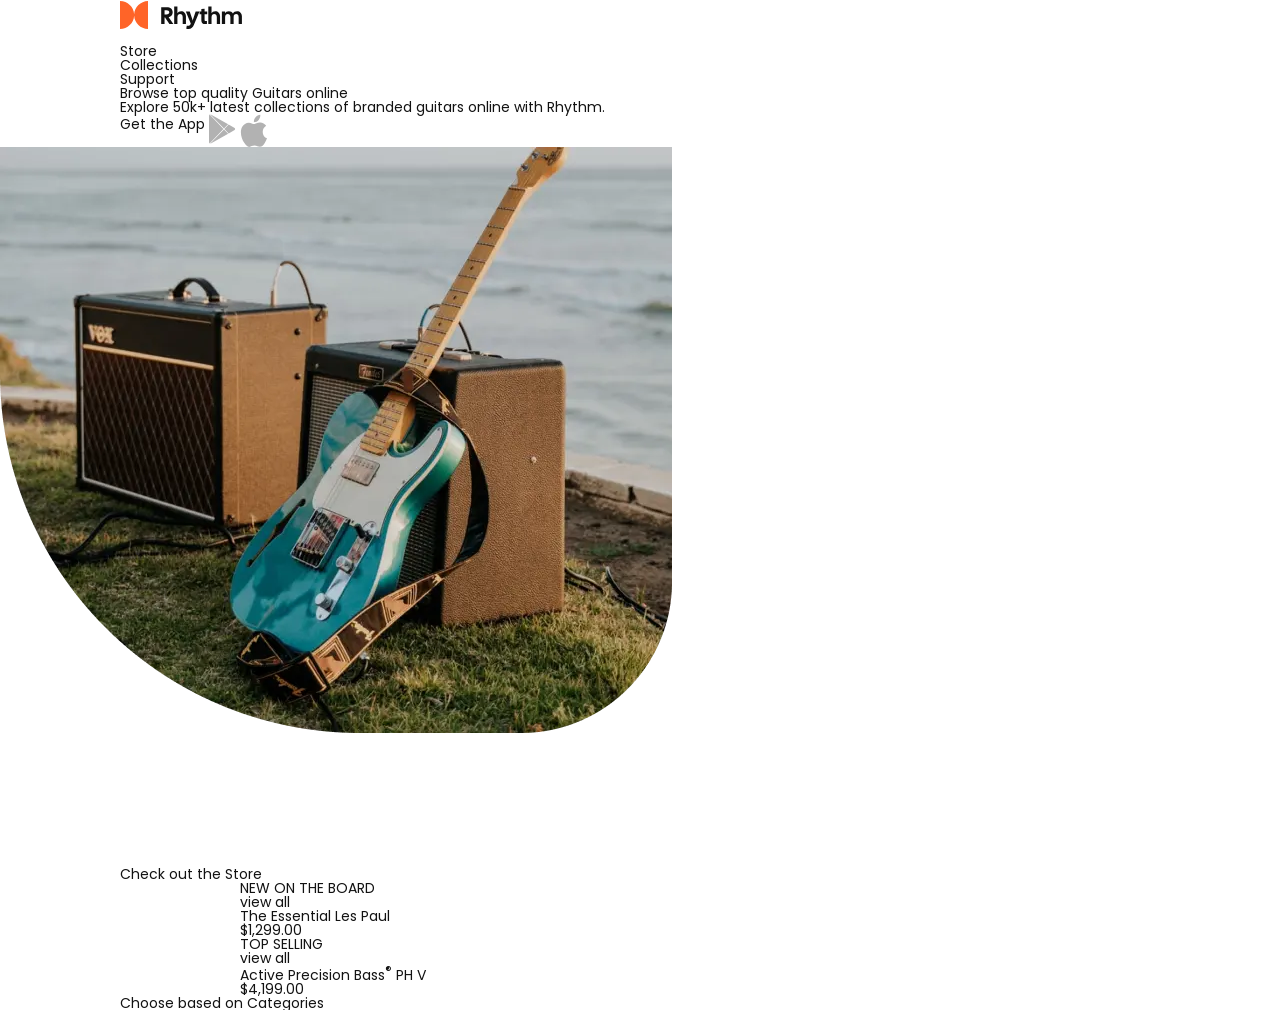
==== docs/index.html @ 07a1895c "project build" ====
<!DOCTYPE html>
<html lang="en">

<head>
	<title>Rhythm</title>
	<meta charset="UTF-8">
	<meta name="format-detection" content="telephone=no">
	<!-- <style>body{opacity: 0;}</style> -->
	<link rel="stylesheet" href="css/style.min.css?_v=20220901200609">
	<!-- <link rel="shortcut icon" href="favicon.ico"> -->
	<!-- <meta name="robots" content="noindex, nofollow"> -->
	<meta name="viewport" content="width=device-width, initial-scale=1.0">
</head>

<body>
	<div class="wrapper">
		<header class="header">
			<div class="header__container">
				<a href="" class="header__logo"><img src="img/general/logo.svg" alt="logo"></a>
				<div class="header__menu menu">
					<button type="button" class="menu__icon icon-menu"><span></span></button>
					<nav class="menu__body">
						<ul class="menu__list">
							<li class="menu__item"><a href="" class="menu__link">Store</a></li>
							<li class="menu__item"><a href="" class="menu__link">Collections</a></li>
							<li class="menu__item"><a href="" class="menu__link">Support</a></li>
						</ul>
					</nav>
				</div>
			</div>
		</header>
		<main class="page">
			<section class="page-promo promo">
				<div class="promo__container">
					<div class="promo__body">
						<h1 class="promo__title">
							Browse top quality
							<span class="promo__title promo__title--color">Guitars</span>
							online
						</h1>
						<p class="promo__text">
							Explore 50k+ latest collections of&nbsp;branded guitars online with
							Rhythm.
						</p>
						<div class="promo__buttons">
							<button type="button" class="button button__promo">Get the App</button>
							<button type="button" class="button button__promo">
								<img src="img/general/grupLogo.svg" alt="Logo"></button>
							<button type="button" class="button button__promo">
								<img src="img/general/appleLogo.svg" alt="Logo"></button>
						</div>
					</div>
				</div>
				<div class="promo__slider swiper">
					<div class="promo__wrapper swiper-wrapper">
						<!-- Слайд -->
						<div class="promo__slide swiper-slide">
							<picture><source srcset="img/main/header.webp" type="image/webp"><img src="img/main/header.png" alt="Guitars" /></picture>
						</div>
						<div class="promo__slide swiper-slide">
							<picture><source srcset="img/main/header2.webp" type="image/webp"><img src="img/main/header2.png" alt="Guitars" /></picture>
						</div>
					</div>
					<div class="swiper-pagination"></div>
				</div>
			</section>
			<section class="page-store store">
				<div class="store__container">
					<h2 class="store__title">Check out the <span class="store__title store__title--color">Store</span></h2>
					<div class="product">
						<div class="product__container">
							<div class="product__header">
								<h2 class="product__title">NEW ON THE BOARD</h2>
								<a href="" class="product__more">view all</a>
							</div>
							<!-- Оболочка слайдера -->
							<div class="product__slider swiper">
								<!-- Двигающееся часть слайдера -->
								<div class="product__wrapper swiper-wrapper">
									<!-- Слайд -->
									<div class="product__slide swiper-slide">
										<article class="product-card">
											<a href="" class="product-card__image">
												<span class="product-card__item-ibg product-card__item-ibg--contain">
													<picture><source srcset="img/store/1.webp" type="image/webp"><img src="img/store/1.jpg" alt="Guitars"></picture></span>
											</a>
											<div class="product-card__body">
												<h4 class="product-card__title">
													<a href="" class="product-card__link-title">The Essential Les Paul</a>
												</h4>
												<div class="product-card__footer">
													<div class="product-card__price">$1,299.00</div>
												</div>
											</div>
										</article>
									</div>
									<div class="product__slide swiper-slide">
										<article class="product-card">
											<a href="" class="product-card__image">
												<span class="product-card__item-ibg product-card__item-ibg--contain">
													<picture><source srcset="img/store/2.webp" type="image/webp"><img src="img/store/2.jpg" alt="Guitars"></picture></span>
											</a>
											<div class="product-card__body">
												<h4 class="product-card__title">
													<a href="" class="product-card__link-title">J-45 Standard</a>
												</h4>
												<div class="product-card__footer">
													<div class="product-card__price">$1,699.00</div>
												</div>
											</div>
										</article>
									</div>
									<div class="product__slide swiper-slide">
										<article class="product-card">
											<a href="" class="product-card__image">
												<span class="product-card__item-ibg product-card__item-ibg--contain">
													<picture><source srcset="img/store/3.webp" type="image/webp"><img src="img/store/3.jpg" alt="Guitars"></picture></span>
											</a>
											<div class="product-card__body">
												<h4 class="product-card__title">
													<a href="" class="product-card__link-title">Hummingbird Standard</a>
												</h4>
												<div class="product-card__footer">
													<div class="product-card__price">$2,099.00</div>
												</div>
											</div>
										</article>
									</div>
								</div>
								<!-- Если нужна пагинация -->
								<div class="swiper-pagination"></div>

							</div>
						</div>
					</div>
					<div class="product">
						<div class="product__container">
							<div class="product__header">
								<h2 class="product__title">TOP SELLING</h2>
								<a href="" class="product__more">view all</a>
							</div>
							<!-- Оболочка слайдера -->
							<div class="product__slider swiper">
								<!-- Двигающееся часть слайдера -->
								<div class="product__wrapper swiper-wrapper">
									<!-- Слайд -->
									<div class="product__slide swiper-slide">
										<article class="product-card">
											<a href="" class="product-card__image">
												<span class="product-card__item-ibg product-card__item-ibg--contain">
													<picture><source srcset="img/store/4.webp" type="image/webp"><img src="img/store/4.jpg" alt="Guitars"></picture></span>
											</a>
											<div class="product-card__body">
												<h4 class="product-card__title">
													<a href="" class="product-card__link-title">Active Precision Bass<sup class="reg">&reg;</sup>
														PH&nbsp;V</a>
												</h4>
												<div class="product-card__footer">
													<div class="product-card__price">$4,199.00</div>
												</div>
											</div>
										</article>
									</div>
									<div class="product__slide swiper-slide">
										<article class="product-card">
											<a href="" class="product-card__image">
												<span class="product-card__item-ibg product-card__item-ibg--contain">
													<picture><source srcset="img/store/5.webp" type="image/webp"><img src="img/store/5.jpg" alt="Guitars"></picture></span>
											</a>
											<div class="product-card__body">
												<h4 class="product-card__title">
													<a href="" class="product-card__link-title">Redondo Special</a>
												</h4>
												<div class="product-card__footer">
													<div class="product-card__price">$2,800.00</div>
												</div>
											</div>
										</article>
									</div>
									<div class="product__slide swiper-slide">
										<article class="product-card">
											<a href="" class="product-card__image">
												<span class="product-card__item-ibg product-card__item-ibg--contain">
													<picture><source srcset="img/store/6.webp" type="image/webp"><img src="img/store/6.jpg" alt="Guitars"></picture></span>
											</a>
											<div class="product-card__body">
												<h4 class="product-card__title">
													<a href="" class="product-card__link-title">Professional II&nbsp;Stratocaster<sup class="reg">&reg;</sup></a>
												</h4>
												<div class="product-card__footer">
													<div class="product-card__price">$3,199.00</div>
												</div>
											</div>
										</article>
									</div>
								</div>
								<!-- Если нужна пагинация -->
								<div class="swiper-pagination"></div>

							</div>
						</div>
					</div>
				</div>
			</section>
			<section class="page-categories categories">
				<div class="categories__container">
					<h2 class="categories__title">Choose based on <span class="categories__title categories__title--color">Categories</span></h2>

				</div>
			</section>
		</main>
		<footer class="footer">
			<div class="footer__container">
			</div>
		</footer>
	</div>
	<!-- <div id="popup" aria-hidden="true" class="popup">
	<div class="popup__wrapper">
		<div class="popup__content">
			<button data-close type="button" class="popup__close">Закрыть</button>
			<div class="popup__text">
				Text
			</div>
		</div>
	</div>
</div> -->
	<script src="js/app.min.js?_v=20220901200609"></script>
</body>

</html>
---- docs/css/style.min.css ----
@charset "UTF-8";@font-face{font-family:CalSans;font-display:swap;src:url(../fonts/CalSans-SemiBold.woff2) format("woff2"),url(../fonts/CalSans-SemiBold.woff) format("woff");font-weight:600;font-style:normal}@font-face{font-family:Poppins;font-display:swap;src:url(../fonts/Poppins-Medium.woff2) format("woff2"),url(../fonts/Poppins-Medium.woff) format("woff");font-weight:500;font-style:normal}@font-face{font-family:Poppins;font-display:swap;src:url(../fonts/Poppins-SemiBold.woff2) format("woff2"),url(../fonts/Poppins-SemiBold.woff) format("woff");font-weight:600;font-style:normal}@font-face{font-family:Poppins;font-display:swap;src:url(../fonts/Poppins-Regular.woff2) format("woff2"),url(../fonts/Poppins-Regular.woff) format("woff");font-weight:400;font-style:normal}*{padding:0;margin:0;border:0}*,:after,:before{-webkit-box-sizing:border-box;box-sizing:border-box}body,html{height:100%;min-width:320px}body{color:#121212;line-height:1;font-family:Poppins;font-size:.875rem;-ms-text-size-adjust:100%;-moz-text-size-adjust:100%;-webkit-text-size-adjust:100%;-webkit-font-smoothing:antialiased;-moz-osx-font-smoothing:grayscale}button,input,textarea{font-family:Poppins;font-size:inherit}button{cursor:pointer;color:inherit;background-color:inherit}a{color:inherit}a:link,a:visited{text-decoration:none}a:hover{text-decoration:none}ul li{list-style:none}img{vertical-align:top}h1,h2,h3,h4,h5,h6{font-weight:inherit;font-size:inherit}.lock body{overflow:hidden;-ms-touch-action:none;touch-action:none}.wrapper{min-height:100%;display:-webkit-box;display:-ms-flexbox;display:flex;-webkit-box-orient:vertical;-webkit-box-direction:normal;-ms-flex-direction:column;flex-direction:column;overflow:hidden}.wrapper>main{-webkit-box-flex:1;-ms-flex:1 1 auto;flex:1 1 auto}.wrapper>*{min-width:0}[class*=__container]{max-width:75rem;-webkit-box-sizing:content-box;box-sizing:content-box;margin:0 auto;padding:0 7.5rem}[class*=-ibg]{position:relative}[class*=-ibg] img{position:absolute;width:100%;height:100%;top:0;left:0;-o-object-fit:cover;object-fit:cover}[class*=-ibg_contain] img{-o-object-fit:contain;object-fit:contain}.swiper{overflow:hidden}.swiper-wrapper{width:100%;height:100%;-webkit-box-sizing:content-box;box-sizing:content-box;display:-webkit-box;display:-ms-flexbox;display:flex;position:relative}.swiper-vertical .swiper-wrapper{-webkit-box-orient:vertical;-webkit-box-direction:normal;-ms-flex-direction:column;flex-direction:column}.swiper-autoheight .swiper-wrapper{-webkit-box-align:start;-ms-flex-align:start;align-items:flex-start}.swiper-initialized .swiper-slide{-ms-flex-negative:0;flex-shrink:0}.swiper-android .swiper-slide,.swiper-android .swiper-wrapper{-webkit-transform:translate3d(0,0,0);transform:translate3d(0,0,0)}.swiper-button-lock{display:none!important}
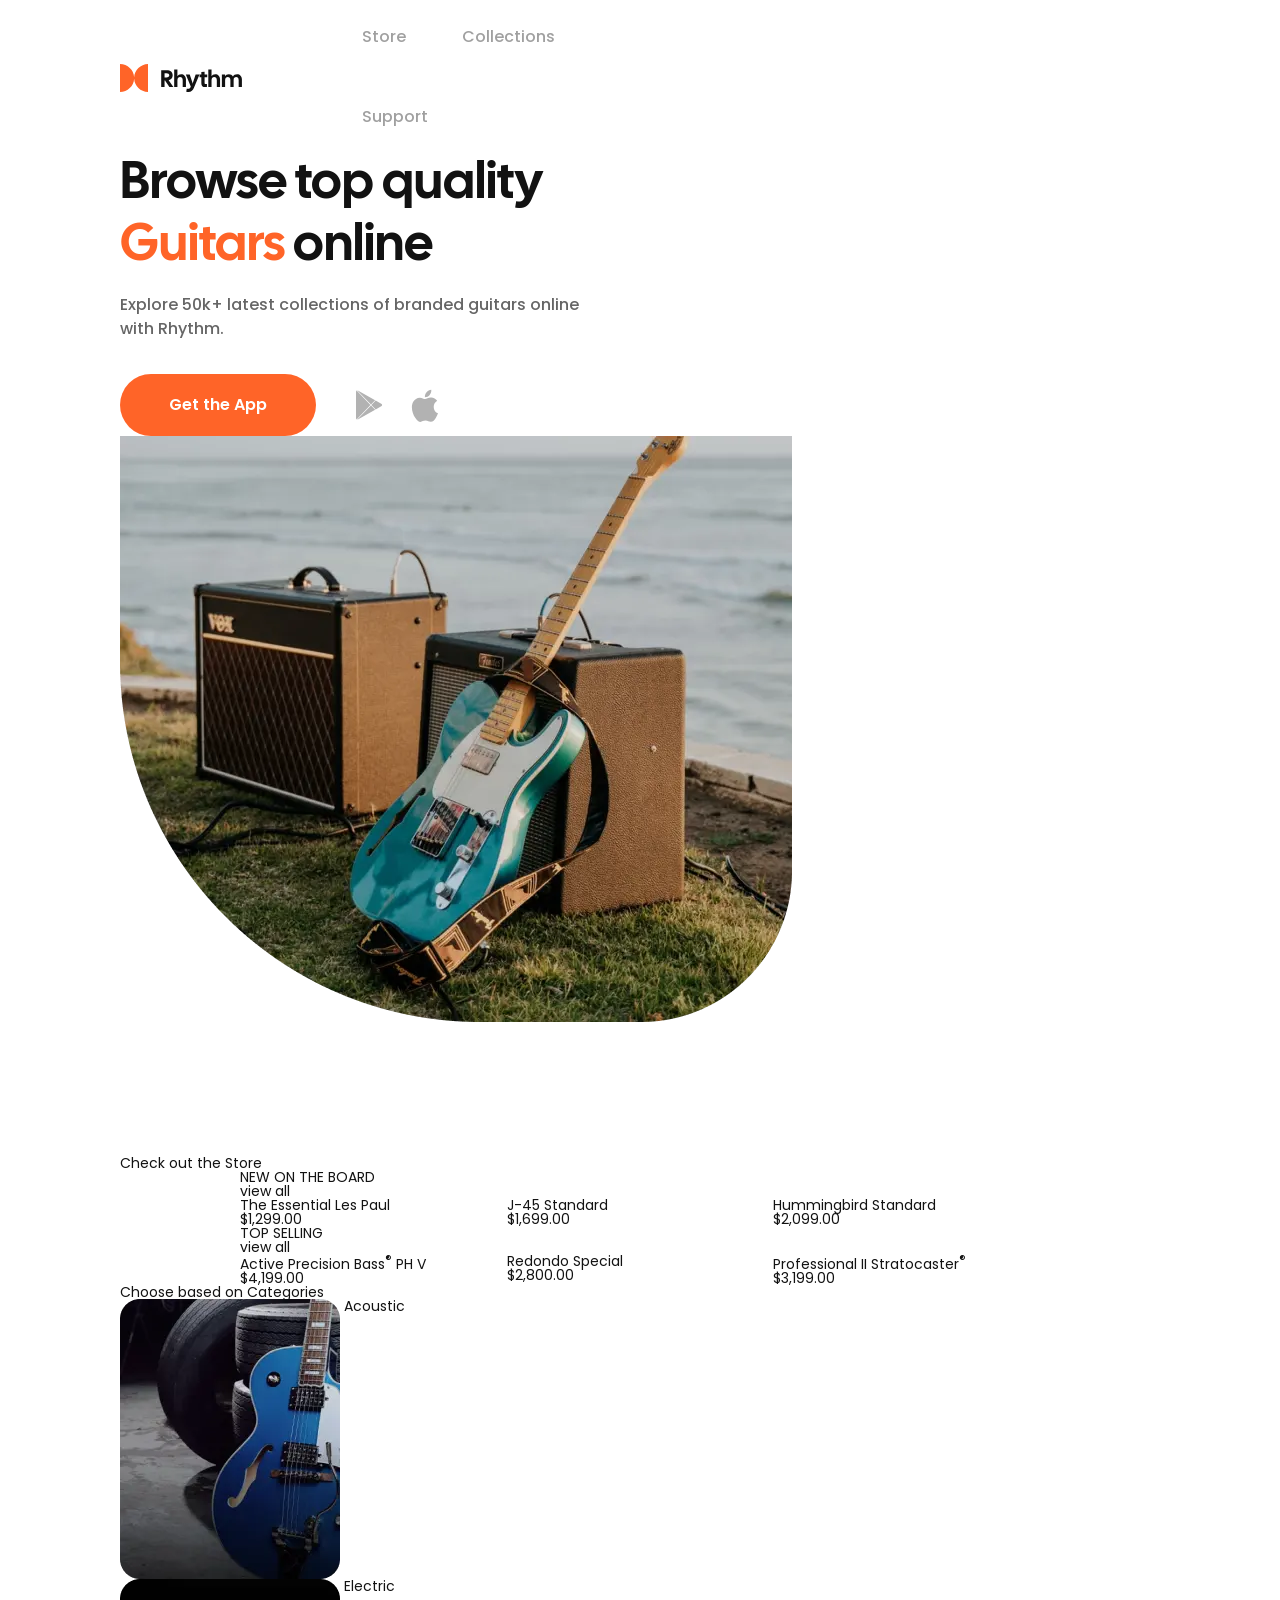
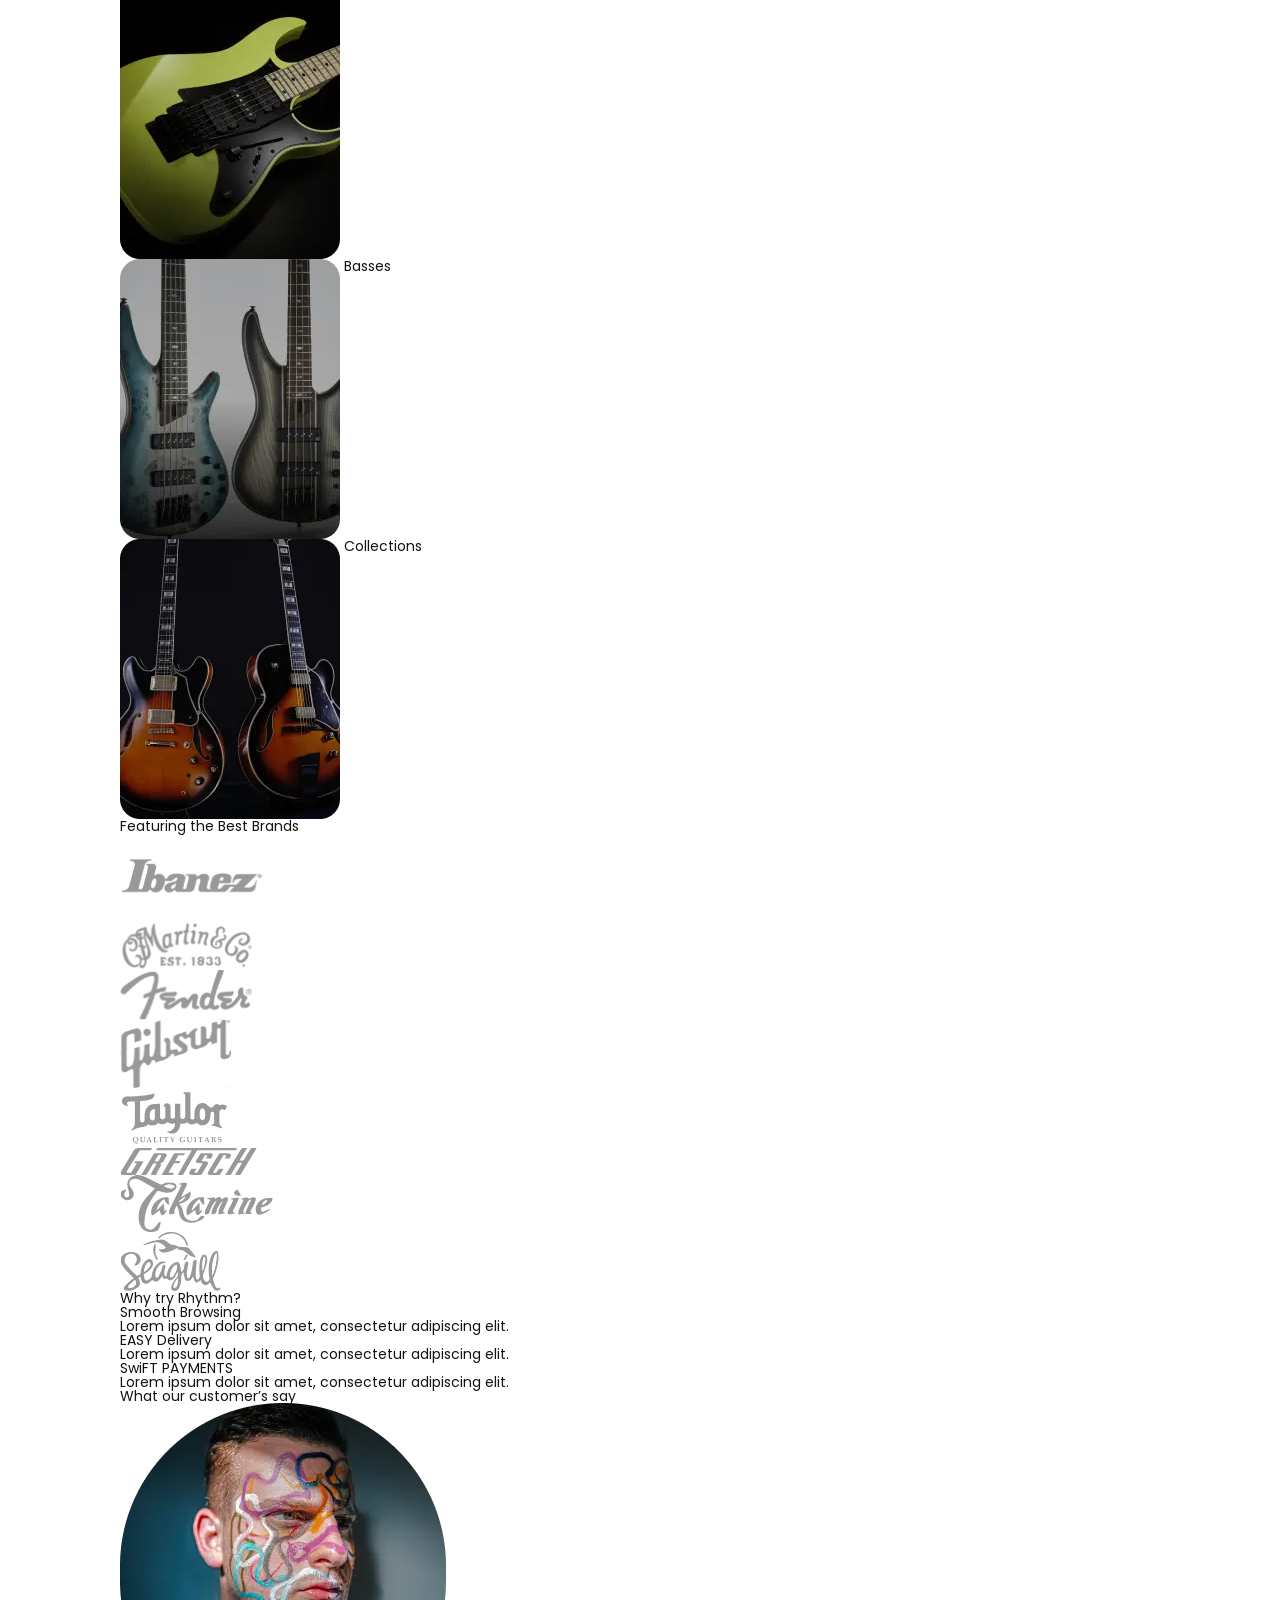
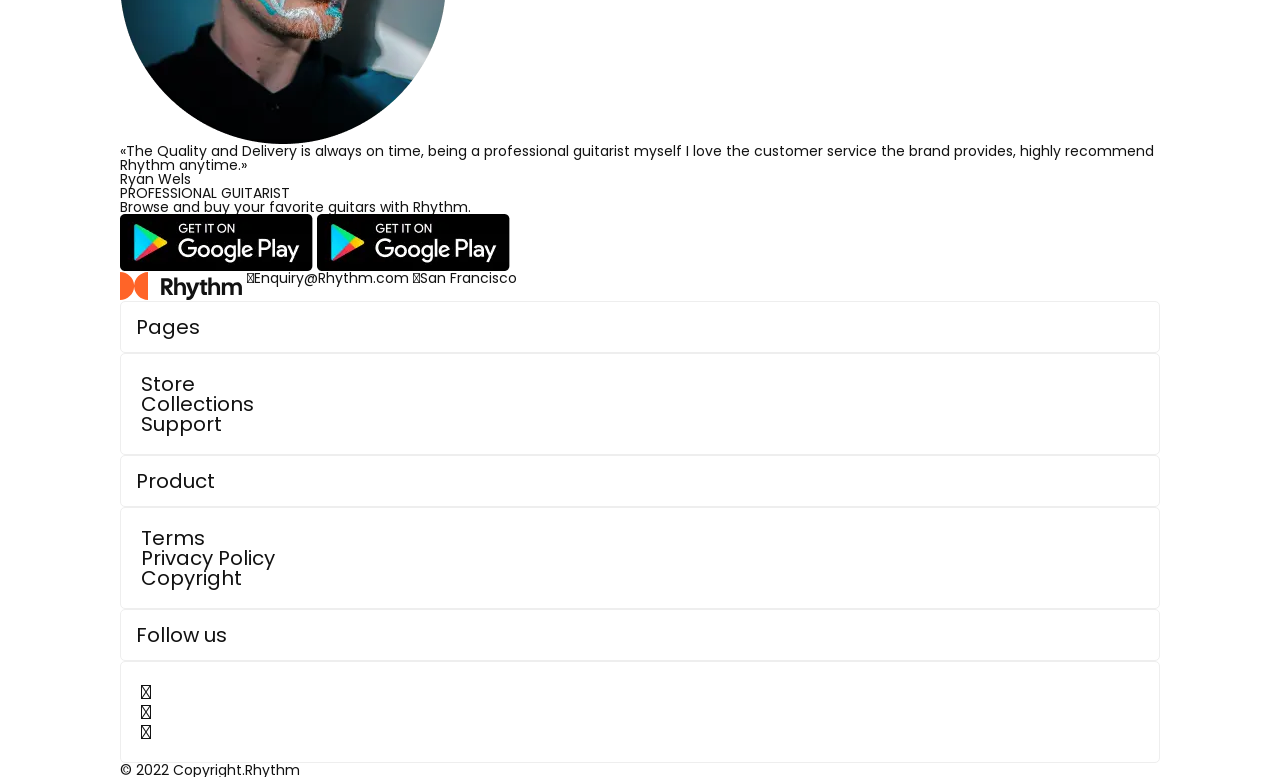
==== commit 47d58bf2: "new block added" ====
--- a/docs/index.html
+++ b/docs/index.html
@@ -6,7 +6,7 @@
 	<meta charset="UTF-8">
 	<meta name="format-detection" content="telephone=no">
 	<!-- <style>body{opacity: 0;}</style> -->
-	<link rel="stylesheet" href="css/style.min.css?_v=20220901200609">
+	<link rel="stylesheet" href="css/style.min.css?_v=20220902210036">
 	<!-- <link rel="shortcut icon" href="favicon.ico"> -->
 	<!-- <meta name="robots" content="noindex, nofollow"> -->
 	<meta name="viewport" content="width=device-width, initial-scale=1.0">
@@ -39,34 +39,45 @@
 							online
 						</h1>
 						<p class="promo__text">
-							Explore 50k+ latest collections of&nbsp;branded guitars online with
-							Rhythm.
+							Explore 50k+ latest collections of&nbsp;branded guitars online
+							with Rhythm.
 						</p>
-						<div class="promo__buttons">
-							<button type="button" class="button button__promo">Get the App</button>
+						<div class="promo__inner">
 							<button type="button" class="button button__promo">
-								<img src="img/general/grupLogo.svg" alt="Logo"></button>
-							<button type="button" class="button button__promo">
-								<img src="img/general/appleLogo.svg" alt="Logo"></button>
-						</div>
-					</div>
-				</div>
-				<div class="promo__slider swiper">
-					<div class="promo__wrapper swiper-wrapper">
-						<!-- Слайд -->
-						<div class="promo__slide swiper-slide">
-							<picture><source srcset="img/main/header.webp" type="image/webp"><img src="img/main/header.png" alt="Guitars" /></picture>
-						</div>
-						<div class="promo__slide swiper-slide">
-							<picture><source srcset="img/main/header2.webp" type="image/webp"><img src="img/main/header2.png" alt="Guitars" /></picture>
-						</div>
-					</div>
-					<div class="swiper-pagination"></div>
+								Get the App
+							</button>
+
+							<div class="promo__buttons">
+								<button type="button" class="button__promo">
+									<img src="img/general/grupLogo.svg" alt="Logo" />
+								</button>
+								<button type="button" class="button__promo">
+									<img src="img/general/appleLogo.svg" alt="Logo" />
+								</button>
+							</div>
+						</div>
+					</div>
+
+					<div class="promo__slider swiper">
+						<div class="promo__wrapper swiper-wrapper">
+							<!-- Слайд -->
+							<div class="promo__slide swiper-slide">
+								<picture><source srcset="img/main/header.webp" type="image/webp"><img src="img/main/header.png" alt="Guitars" /></picture>
+							</div>
+							<div class="promo__slide swiper-slide">
+								<picture><source srcset="img/main/header2.webp" type="image/webp"><img src="img/main/header2.png" alt="Guitars" /></picture>
+							</div>
+						</div>
+						<div class="swiper-pagination"></div>
+					</div>
 				</div>
 			</section>
 			<section class="page-store store">
 				<div class="store__container">
-					<h2 class="store__title">Check out the <span class="store__title store__title--color">Store</span></h2>
+					<h2 class="store__title">
+						Check out the
+						<span class="store__title store__title--color">Store</span>
+					</h2>
 					<div class="product">
 						<div class="product__container">
 							<div class="product__header">
@@ -204,13 +215,249 @@
 			</section>
 			<section class="page-categories categories">
 				<div class="categories__container">
-					<h2 class="categories__title">Choose based on <span class="categories__title categories__title--color">Categories</span></h2>
-
+					<h2 class="categories__title">
+						Choose based on
+						<span class="categories__title categories__title--color">Categories</span>
+					</h2>
+					<ul class="categories__list">
+						<li class="categories__item">
+							<a href="" class="categories__link">
+								<picture><source srcset="img/categories/1.webp" type="image/webp"><img src="img/categories/1.png" alt="Categories" class="categories__img" /></picture>
+								<span class="categories__text">Acoustic</span>
+							</a>
+						</li>
+						<li class="categories__item">
+							<a href="" class="categories__link">
+								<picture><source srcset="img/categories/2.webp" type="image/webp"><img src="img/categories/2.png" alt="Categories" class="categories__img" /></picture>
+								<span class="categories__text">Electric</span></a>
+						</li>
+						<li class="categories__item">
+							<a href="" class="categories__link">
+								<picture><source srcset="img/categories/3.webp" type="image/webp"><img src="img/categories/3.png" alt="Categories" class="categories__img" /></picture>
+								<span class="categories__text">Basses</span></a>
+						</li>
+						<li class="categories__item">
+							<a href="" class="categories__link">
+								<picture><source srcset="img/categories/4.webp" type="image/webp"><img src="img/categories/4.png" alt="Categories" class="categories__img" /></picture>
+								<span class="categories__text">Collections</span></a>
+						</li>
+					</ul>
+				</div>
+			</section>
+			<section class="brands page-brands">
+				<div class="brands__container">
+					<h2 class="brands__title">
+						Featuring the
+						<span class="brands__title brands__title--color">
+							Best Brands</span>
+					</h2>
+					<div class="brands__wrap">
+						<ul class="brands__list">
+							<li class="brands__item">
+								<a href="" class="brands__link"><img src="img/brands/1.svg" alt="brands" class="brands__img" /></a>
+							</li>
+							<li class="brands__item">
+								<a href="" class="brands__link"><img src="img/brands/2.svg" alt="brands" class="brands__img" /></a>
+							</li>
+							<li class="brands__item">
+								<a href="" class="brands__link"><img src="img/brands/3.svg" alt="brands" class="brands__img" /></a>
+							</li>
+							<li class="brands__item">
+								<a href="" class="brands__link"><img src="img/brands/4.svg" alt="brands" class="brands__img" /></a>
+							</li>
+							<li class="brands__item">
+								<a href="" class="brands__link"><img src="img/brands/5.svg" alt="brands" class="brands__img" /></a>
+							</li>
+							<li class="brands__item">
+								<a href="" class="brands__link"><img src="img/brands/6.svg" alt="brands" class="brands__img" /></a>
+							</li>
+							<li class="brands__item">
+								<a href="" class="brands__link"><img src="img/brands/7.svg" alt="brands" class="brands__img" /></a>
+							</li>
+							<li class="brands__item">
+								<a href="" class="brands__link"><img src="img/brands/8.svg" alt="brands" class="brands__img" /></a>
+							</li>
+						</ul>
+					</div>
+				</div>
+			</section>
+			<section class="about page-about">
+				<div class="about__container">
+					<h2 class="about__title">
+						Why try<span class="about__title about__title--color">
+							Rhythm?</span>
+					</h2>
+					<ul class="about__list">
+						<li class="about__item">
+							<p class="about__subtitle">Smooth Browsing</p>
+							<p class="about__text">
+								Lorem ipsum dolor sit amet, consectetur adipiscing elit.
+							</p>
+						</li>
+						<li class="about__item">
+							<p class="about__subtitle">EASY Delivery</p>
+							<p class="about__text">
+								Lorem ipsum dolor sit amet, consectetur adipiscing elit.
+							</p>
+						</li>
+						<li class="about__item">
+							<p class="about__subtitle">SwiFT PAYMENTS</p>
+							<p class="about__text">
+								Lorem ipsum dolor sit amet, consectetur adipiscing elit.
+							</p>
+						</li>
+					</ul>
+				</div>
+			</section>
+			<section class="page-reviews reviews">
+				<div class="reviews__container">
+					<h2 class="reviews__title">
+						What our
+						<span class="reviews__title reviews__title--color">customer&rsquo;s </span>say
+					</h2>
+					<!-- Оболочка слайдера -->
+					<div class="reviews__slider swiper">
+						<!-- Двигающееся часть слайдера -->
+						<div class="reviews__wrapper swiper-wrapper">
+							<!-- Слайд -->
+							<div class="reviews__slide swiper-slide">
+								<div class="reviews__wrap">
+									<div class="reviews__img">
+										<picture><source srcset="img/reviews/avatar.webp" type="image/webp"><img src="img/reviews/avatar.png" alt="Avatar" /></picture>
+									</div>
+									<div class="reviews__body">
+										<p class="reviews__text">
+											&laquo;The Quality and Delivery is&nbsp;always on&nbsp;time, being a
+											professional guitarist myself&nbsp;I love the customer
+											service the brand provides, highly recommend Rhythm
+											anytime.&raquo;
+										</p>
+										<p class="reviews__name">Ryan Wels</p>
+										<p class="reviews__profession">PROFESSIONAL GUITARIST</p>
+									</div>
+								</div>
+							</div>
+							<div class="reviews__slide swiper-slide">
+								<div class="reviews__wrap">
+									<div class="reviews__img">
+										<picture><source srcset="img/reviews/avatar.webp" type="image/webp"><img src="img/reviews/avatar.png" alt="Avatar" /></picture>
+									</div>
+									<div class="reviews__body">
+										<p class="reviews__text">
+											&laquo;The Quality and Delivery is&nbsp;always on&nbsp;time, being a
+											professional guitarist myself&nbsp;I love the customer
+											service the brand provides, highly recommend Rhythm
+											anytime.&raquo;
+										</p>
+										<p class="reviews__name">Ryan Wels</p>
+										<p class="reviews__profession">PROFESSIONAL GUITARIST</p>
+									</div>
+								</div>
+							</div>
+							<div class="reviews__slide swiper-slide">
+								<div class="reviews__wrap">
+									<div class="reviews__img">
+										<picture><source srcset="img/reviews/avatar.webp" type="image/webp"><img src="img/reviews/avatar.png" alt="Avatar" /></picture>
+									</div>
+									<div class="reviews__body">
+										<p class="reviews__text">
+											&laquo;The Quality and Delivery is&nbsp;always on&nbsp;time, being a
+											professional guitarist myself&nbsp;I love the customer
+											service the brand provides, highly recommend Rhythm
+											anytime.&raquo;
+										</p>
+										<p class="reviews__name">Ryan Wels</p>
+										<p class="reviews__profession">PROFESSIONAL GUITARIST</p>
+									</div>
+								</div>
+							</div>
+							<div class="reviews__slide swiper-slide">
+								<div class="reviews__wrap">
+									<div class="reviews__img">
+										<picture><source srcset="img/reviews/avatar.webp" type="image/webp"><img src="img/reviews/avatar.png" alt="Avatar" /></picture>
+									</div>
+									<div class="reviews__body">
+										<p class="reviews__text">
+											&laquo;The Quality and Delivery is&nbsp;always on&nbsp;time, being a
+											professional guitarist myself&nbsp;I love the customer
+											service the brand provides, highly recommend Rhythm
+											anytime.&raquo;
+										</p>
+										<p class="reviews__name">Ryan Wels</p>
+										<p class="reviews__profession">PROFESSIONAL GUITARIST</p>
+									</div>
+								</div>
+							</div>
+						</div>
+						<div class="reviews__pagination swiper-pagination"></div>
+					</div>
+				</div>
+			</section>
+			<section class="page-buy buy">
+				<div class="buy__container">
+					<div class="buy__body">
+						<h2 class="buy__title">
+							Browse and buy your
+							<span class="buy__title buy__title--color">favorite guitars</span>
+							with Rhythm.
+						</h2>
+						<div class="buy__inner">
+							<a href="" class="buy__link"><picture><source srcset="img/buy/storegoogle.webp" type="image/webp"><img src="img/buy/storegoogle.png" alt="Google pay" /></picture></a>
+							<a href="" class="buy__link"><picture><source srcset="img/buy/storegoogle.webp" type="image/webp"><img src="img/buy/storegoogle.png" alt="Apple Store" /></picture></a>
+						</div>
+					</div>
+					<div class="buy__decor"></div>
 				</div>
 			</section>
 		</main>
 		<footer class="footer">
 			<div class="footer__container">
+				<div class="footer__column">
+					<a href="" class="footer__logo"><img src="img/general/logo.svg" alt="logo"></a>
+					<a href="mailto:Enquiry@Rhythm.com" class="footer__link icon-envelope">Enquiry@Rhythm.com</a>
+					<a href="" class="footer__link icon-pin">San Francisco</a>
+				</div>
+				<div class="footer__body">
+					<div data-spollers="767.98" class="footer__spollers spollers">
+						<div class="spollers__item">
+							<button type="button" data-spoller class="spollers__title">Pages</button>
+							<div class="spollers__body">
+								<ul class="spollers__list">
+									<li class="spollers__item"><a href="" class="spollers__link">Store</a></li>
+									<li class="spollers__item"><a href="" class="spollers__link">Collections</a></li>
+									<li class="spollers__item"><a href="" class="spollers__link">Support</a></li>
+								</ul>
+							</div>
+						</div>
+					</div>
+					<div data-spollers="767.98" class="footer__spollers spollers">
+						<div class="spollers__item">
+							<button type="button" data-spoller class="spollers__title">Product</button>
+							<div class="spollers__body">
+								<ul class="spollers__list">
+									<li class="spollers__item"><a href="" class="spollers__link">Terms</a></li>
+									<li class="spollers__item"><a href="" class="spollers__link">Privacy Policy</a></li>
+									<li class="spollers__item"><a href="" class="spollers__link">Copyright</a></li>
+								</ul>
+							</div>
+						</div>
+					</div>
+					<div data-spollers="767.98" class="footer__spollers spollers">
+						<div class="spollers__item">
+							<button type="button" data-spoller class="spollers__title">Follow&nbsp;us</button>
+							<div class="spollers__body">
+								<ul class="spollers__list">
+									<li class="spollers__item"><a href="" class="spollers__link icon-facebook"></a></li>
+									<li class="spollers__item"><a href="" class="spollers__link icon-instagram"></a></li>
+									<li class="spollers__item"><a href="" class="spollers__link icon-twitter"></a></li>
+								</ul>
+							</div>
+						</div>
+					</div>
+				</div>
+				<div class="footer__copy">
+					<p class="footer__text">&copy;&nbsp;2022 Copyright.Rhythm</p>
+				</div>
 			</div>
 		</footer>
 	</div>
@@ -224,7 +471,7 @@
 		</div>
 	</div>
 </div> -->
-	<script src="js/app.min.js?_v=20220901200609"></script>
+	<script src="js/app.min.js?_v=20220902210036"></script>
 </body>
 
 </html>
--- a/docs/css/style.min.css
+++ b/docs/css/style.min.css
@@ -1 +1 @@
-@charset "UTF-8";@font-face{font-family:CalSans;font-display:swap;src:url(../fonts/CalSans-SemiBold.woff2) format("woff2"),url(../fonts/CalSans-SemiBold.woff) format("woff");font-weight:600;font-style:normal}@font-face{font-family:Poppins;font-display:swap;src:url(../fonts/Poppins-Medium.woff2) format("woff2"),url(../fonts/Poppins-Medium.woff) format("woff");font-weight:500;font-style:normal}@font-face{font-family:Poppins;font-display:swap;src:url(../fonts/Poppins-SemiBold.woff2) format("woff2"),url(../fonts/Poppins-SemiBold.woff) format("woff");font-weight:600;font-style:normal}@font-face{font-family:Poppins;font-display:swap;src:url(../fonts/Poppins-Regular.woff2) format("woff2"),url(../fonts/Poppins-Regular.woff) format("woff");font-weight:400;font-style:normal}*{padding:0;margin:0;border:0}*,:after,:before{-webkit-box-sizing:border-box;box-sizing:border-box}body,html{height:100%;min-width:320px}body{color:#121212;line-height:1;font-family:Poppins;font-size:.875rem;-ms-text-size-adjust:100%;-moz-text-size-adjust:100%;-webkit-text-size-adjust:100%;-webkit-font-smoothing:antialiased;-moz-osx-font-smoothing:grayscale}button,input,textarea{font-family:Poppins;font-size:inherit}button{cursor:pointer;color:inherit;background-color:inherit}a{color:inherit}a:link,a:visited{text-decoration:none}a:hover{text-decoration:none}ul li{list-style:none}img{vertical-align:top}h1,h2,h3,h4,h5,h6{font-weight:inherit;font-size:inherit}.lock body{overflow:hidden;-ms-touch-action:none;touch-action:none}.wrapper{min-height:100%;display:-webkit-box;display:-ms-flexbox;display:flex;-webkit-box-orient:vertical;-webkit-box-direction:normal;-ms-flex-direction:column;flex-direction:column;overflow:hidden}.wrapper>main{-webkit-box-flex:1;-ms-flex:1 1 auto;flex:1 1 auto}.wrapper>*{min-width:0}[class*=__container]{max-width:75rem;-webkit-box-sizing:content-box;box-sizing:content-box;margin:0 auto;padding:0 7.5rem}[class*=-ibg]{position:relative}[class*=-ibg] img{position:absolute;width:100%;height:100%;top:0;left:0;-o-object-fit:cover;object-fit:cover}[class*=-ibg_contain] img{-o-object-fit:contain;object-fit:contain}.swiper{overflow:hidden}.swiper-wrapper{width:100%;height:100%;-webkit-box-sizing:content-box;box-sizing:content-box;display:-webkit-box;display:-ms-flexbox;display:flex;position:relative}.swiper-vertical .swiper-wrapper{-webkit-box-orient:vertical;-webkit-box-direction:normal;-ms-flex-direction:column;flex-direction:column}.swiper-autoheight .swiper-wrapper{-webkit-box-align:start;-ms-flex-align:start;align-items:flex-start}.swiper-initialized .swiper-slide{-ms-flex-negative:0;flex-shrink:0}.swiper-android .swiper-slide,.swiper-android .swiper-wrapper{-webkit-transform:translate3d(0,0,0);transform:translate3d(0,0,0)}.swiper-button-lock{display:none!important}+@charset "UTF-8";@font-face{font-family:CalSans;font-display:swap;src:url(../fonts/CalSans-SemiBold.woff2) format("woff2"),url(../fonts/CalSans-SemiBold.woff) format("woff");font-weight:600;font-style:normal}@font-face{font-family:icons;font-display:swap;src:url(../fonts/icons.woff2) format("woff2"),url(../fonts/icons.woff) format("woff");font-weight:400;font-style:normal}@font-face{font-family:Poppins;font-display:swap;src:url(../fonts/Poppins-Medium.woff2) format("woff2"),url(../fonts/Poppins-Medium.woff) format("woff");font-weight:500;font-style:normal}@font-face{font-family:Poppins;font-display:swap;src:url(../fonts/Poppins-SemiBold.woff2) format("woff2"),url(../fonts/Poppins-SemiBold.woff) format("woff");font-weight:600;font-style:normal}@font-face{font-family:Poppins;font-display:swap;src:url(../fonts/Poppins-Regular.woff2) format("woff2"),url(../fonts/Poppins-Regular.woff) format("woff");font-weight:400;font-style:normal}[class*=_icon-]:before{font-family:icons;font-style:normal;font-weight:400;font-variant:normal;text-transform:none;line-height:1;-webkit-font-smoothing:antialiased;-moz-osx-font-smoothing:grayscale}[class*=_icon-]:before{display:block}.icon-envelope:before{content:"\e907"}.icon-pin:before{content:"\e908"}.icon-apple:before{content:"\e900"}.icon-facebook:before{content:"\e901"}.icon-grup:before{content:"\e902"}.icon-icon1:before{content:"\e903"}.icon-icon2:before{content:"\e904"}.icon-icon3:before{content:"\e905"}.icon-instagram:before{content:"\e906"}.icon-twitter:before{content:"\e909"}*{padding:0;margin:0;border:0}*,:after,:before{-webkit-box-sizing:border-box;box-sizing:border-box}body,html{height:100%;min-width:320px}body{color:#121212;line-height:1;font-family:Poppins;font-size:.875rem;-ms-text-size-adjust:100%;-moz-text-size-adjust:100%;-webkit-text-size-adjust:100%;-webkit-font-smoothing:antialiased;-moz-osx-font-smoothing:grayscale}button,input,textarea{font-family:Poppins;font-size:inherit}button{cursor:pointer;color:inherit;background-color:inherit}a{color:inherit}a:link,a:visited{text-decoration:none}a:hover{text-decoration:none}ul li{list-style:none}img{vertical-align:top}h1,h2,h3,h4,h5,h6{font-weight:inherit;font-size:inherit}.lock body{overflow:hidden;-ms-touch-action:none;touch-action:none}.wrapper{min-height:100%;display:-webkit-box;display:-ms-flexbox;display:flex;-webkit-box-orient:vertical;-webkit-box-direction:normal;-ms-flex-direction:column;flex-direction:column;overflow:hidden}.wrapper>main{-webkit-box-flex:1;-ms-flex:1 1 auto;flex:1 1 auto}.wrapper>*{min-width:0}[class*=__container]{max-width:75rem;-webkit-box-sizing:content-box;box-sizing:content-box;margin:0 auto;padding:0 7.5rem}.button{display:-webkit-box;display:-ms-flexbox;display:flex;padding:1.125rem 3rem;font-weight:600;font-size:1rem;line-height:1.5;color:#fff;background-color:#ff6428;border-radius:2.5rem;-webkit-transition:all .5s ease 0s;-o-transition:all .5s ease 0s;transition:all .5s ease 0s;border:1px solid transparent}.button._fw{width:100%}.spollers{display:-ms-grid;display:grid;gap:15px}.spollers__item{font-size:1.25rem}.spollers__title{width:100%;cursor:default;text-align:left;border:1px solid #eee;padding:.625rem .9375rem;border-radius:.3125rem;position:relative}._spoller-init .spollers__title{cursor:pointer}._spoller-init .spollers__title::after,._spoller-init .spollers__title::before{content:"";position:absolute;right:10px;top:50%;background-color:#000;height:2px;width:15px;-webkit-transition:-webkit-transform .5s ease 0s;transition:-webkit-transform .5s ease 0s;-o-transition:transform .5s ease 0s;transition:transform .5s ease 0s;transition:transform .5s ease 0s,-webkit-transform .5s ease 0s}._spoller-init .spollers__title::before{-webkit-transform:translate(-75%,-50%) rotate(40deg);-ms-transform:translate(-75%,-50%) rotate(40deg);transform:translate(-75%,-50%) rotate(40deg)}._spoller-init .spollers__title::after{-webkit-transform:translate(0,-50%) rotate(-40deg);-ms-transform:translate(0,-50%) rotate(-40deg);transform:translate(0,-50%) rotate(-40deg)}._spoller-init .spollers__title._spoller-active::before{-webkit-transform:translateX(-75%) rotate(-40deg);-ms-transform:translateX(-75%) rotate(-40deg);transform:translateX(-75%) rotate(-40deg)}._spoller-init .spollers__title._spoller-active::after{-webkit-transform:rotate(40deg);-ms-transform:rotate(40deg);transform:rotate(40deg)}.spollers__body{padding:1.25rem;border-radius:.3125rem;border:1px solid #eee}[class*=-ibg]{position:relative}[class*=-ibg] img{position:absolute;width:100%;height:100%;top:0;left:0;-o-object-fit:cover;object-fit:cover}[class*=-ibg_contain] img{-o-object-fit:contain;object-fit:contain}.header{background-color:#fff}.header__container{min-height:9.625rem;display:-webkit-box;display:-ms-flexbox;display:flex;-webkit-box-orient:horizontal;-webkit-box-direction:normal;-ms-flex-flow:row nowrap;flex-flow:row nowrap;-webkit-box-align:center;-ms-flex-align:center;align-items:center;-webkit-box-pack:start;-ms-flex-pack:start;justify-content:flex-start}@supports (gap:clamp(1.5625rem ,-0.4017857143rem + 9.8214285714vw ,8.4375rem)){.header__container{gap:clamp(1.5625rem ,-.4017857143rem + 9.8214285714vw ,8.4375rem)}}@supports not (gap:clamp(1.5625rem ,-0.4017857143rem + 9.8214285714vw ,8.4375rem)){.header__container{gap:calc(1.5625rem + 6.875 * (100vw - 20rem)/ 70)}}.header__logo{width:7.6875rem;height:1.8125rem;display:block}.menu__list{display:-webkit-box;display:-ms-flexbox;display:flex;-webkit-box-orient:horizontal;-webkit-box-direction:normal;-ms-flex-flow:row wrap;flex-flow:row wrap;gap:3.5rem;max-width:309px}.menu__link{font-weight:500;font-size:1rem;line-height:1.5;color:rgba(18,18,18,.4);-webkit-transition:all .3s ease 0s;-o-transition:all .3s ease 0s;transition:all .3s ease 0s}.icon-menu{display:none}.promo__body{max-width:29.3125rem}.promo__title{font-family:CalSans;font-weight:600;line-height:1.1964285714}@supports (font-size:clamp(1.5rem ,0.9285714286rem + 2.8571428571vw ,3.5rem)){.promo__title{font-size:clamp(1.5rem ,.9285714286rem + 2.8571428571vw ,3.5rem)}}@supports not (font-size:clamp(1.5rem ,0.9285714286rem + 2.8571428571vw ,3.5rem)){.promo__title{font-size:calc(1.5rem + 2 * (100vw - 20rem)/ 70)}}.promo__title--color{color:#ff6428}.promo__text{color:#666;font-weight:500;line-height:1.5;font-size:1rem;margin-top:1rem}.promo__text:not(:last-child){margin-bottom:2.0625rem}.promo__buttons{display:-webkit-box;display:-ms-flexbox;display:flex;-webkit-box-align:center;-ms-flex-align:center;align-items:center;gap:1.75rem}.promo__inner{display:-webkit-box;display:-ms-flexbox;display:flex;gap:2.5rem}.swiper{overflow:hidden}.swiper-wrapper{width:100%;height:100%;-webkit-box-sizing:content-box;box-sizing:content-box;display:-webkit-box;display:-ms-flexbox;display:flex;position:relative}.swiper-vertical .swiper-wrapper{-webkit-box-orient:vertical;-webkit-box-direction:normal;-ms-flex-direction:column;flex-direction:column}.swiper-autoheight .swiper-wrapper{-webkit-box-align:start;-ms-flex-align:start;align-items:flex-start}.swiper-initialized .swiper-slide{-ms-flex-negative:0;flex-shrink:0}.swiper-android .swiper-slide,.swiper-android .swiper-wrapper{-webkit-transform:translate3d(0,0,0);transform:translate3d(0,0,0)}.swiper-button-lock{display:none!important}@media (max-width:47.99875em){.icon-menu{display:block;position:relative;width:1.875rem;height:1.125rem;cursor:pointer;z-index:5}.icon-menu span,.icon-menu::after,.icon-menu::before{content:"";-webkit-transition:all .3s ease 0s;-o-transition:all .3s ease 0s;transition:all .3s ease 0s;right:0;position:absolute;width:100%;height:.125rem;background-color:#000}.icon-menu::before{top:0}.icon-menu::after{bottom:0}.icon-menu span{top:calc(50% - .0625rem)}.menu-open .icon-menu span{width:0}.menu-open .icon-menu::before{top:calc(50% - .0625rem);-webkit-transform:rotate(-45deg);-ms-transform:rotate(-45deg);transform:rotate(-45deg)}.menu-open .icon-menu::after{bottom:calc(50% - .0625rem);-webkit-transform:rotate(45deg);-ms-transform:rotate(45deg);transform:rotate(45deg)}}@media (any-hover:hover){.button:hover{color:#ff6428;background-color:#fff;border:1px solid #ff6428}.menu__link:hover{color:#ff6428}}
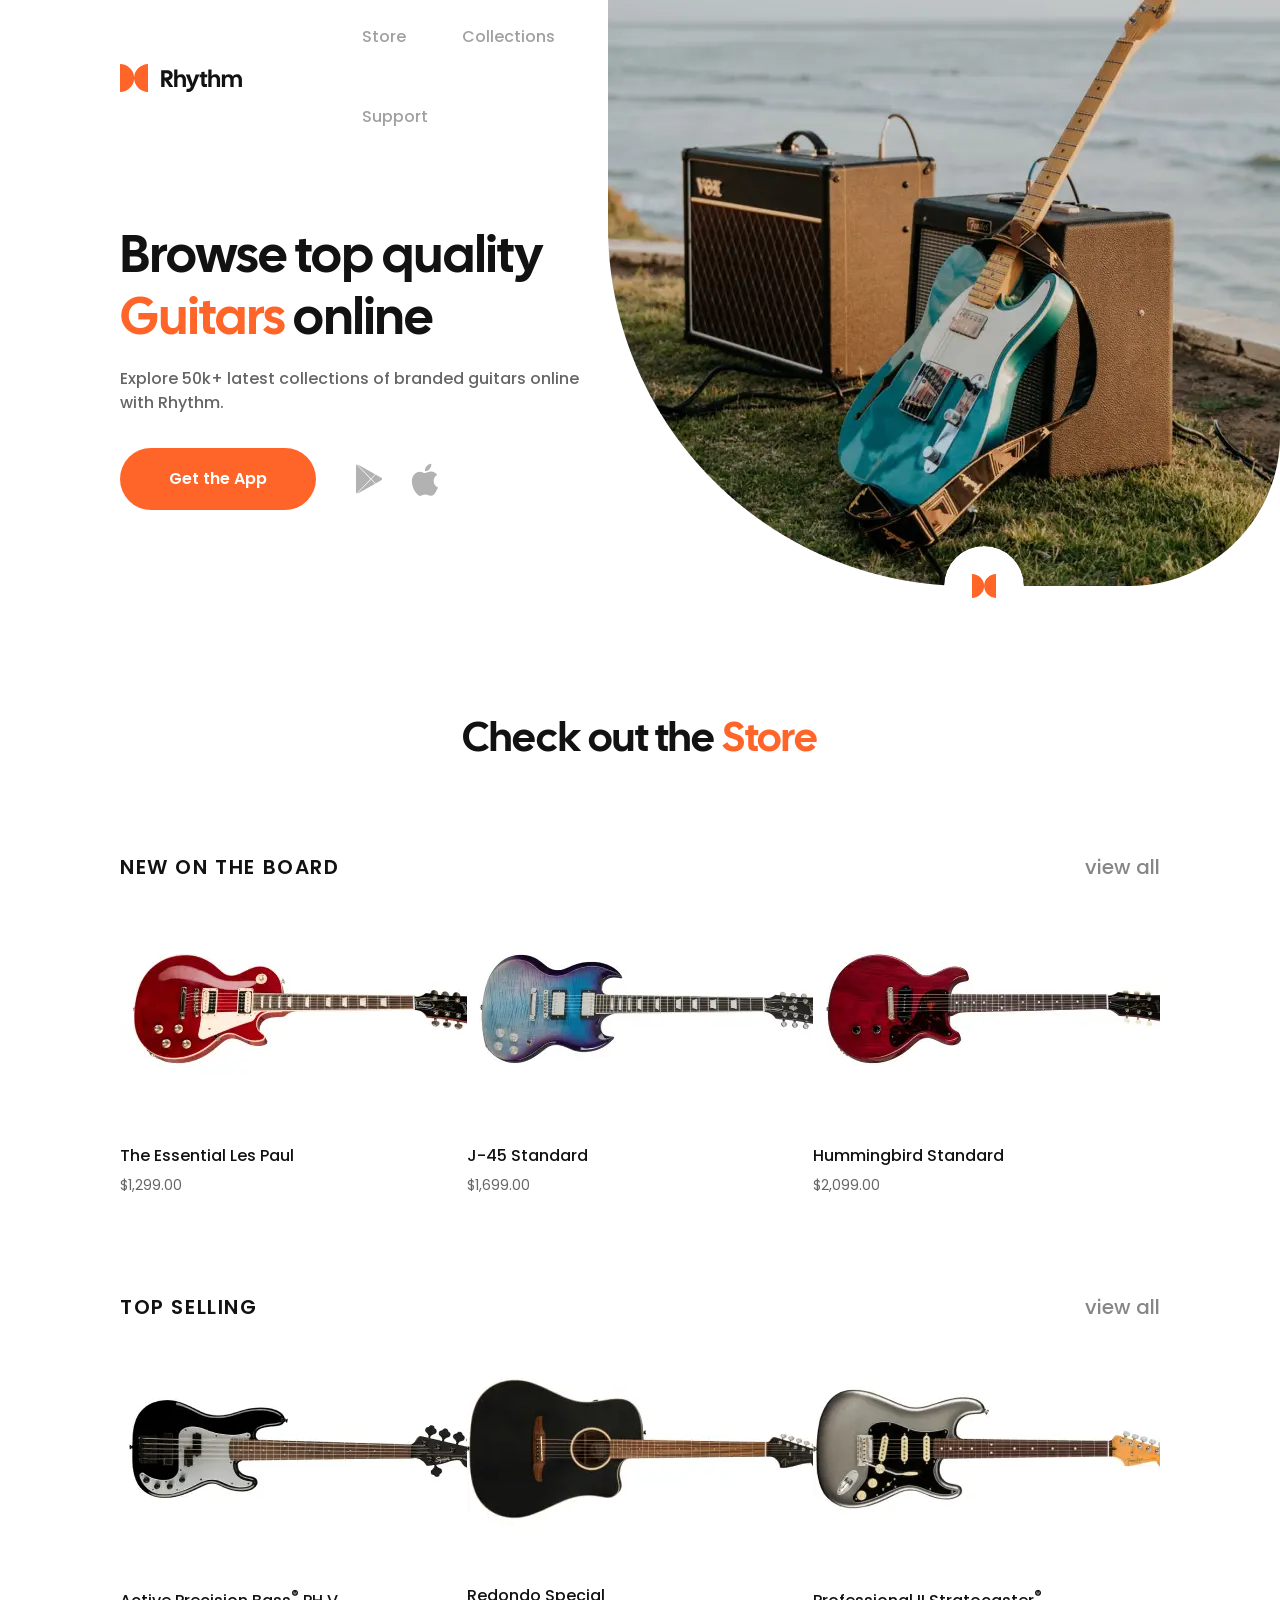
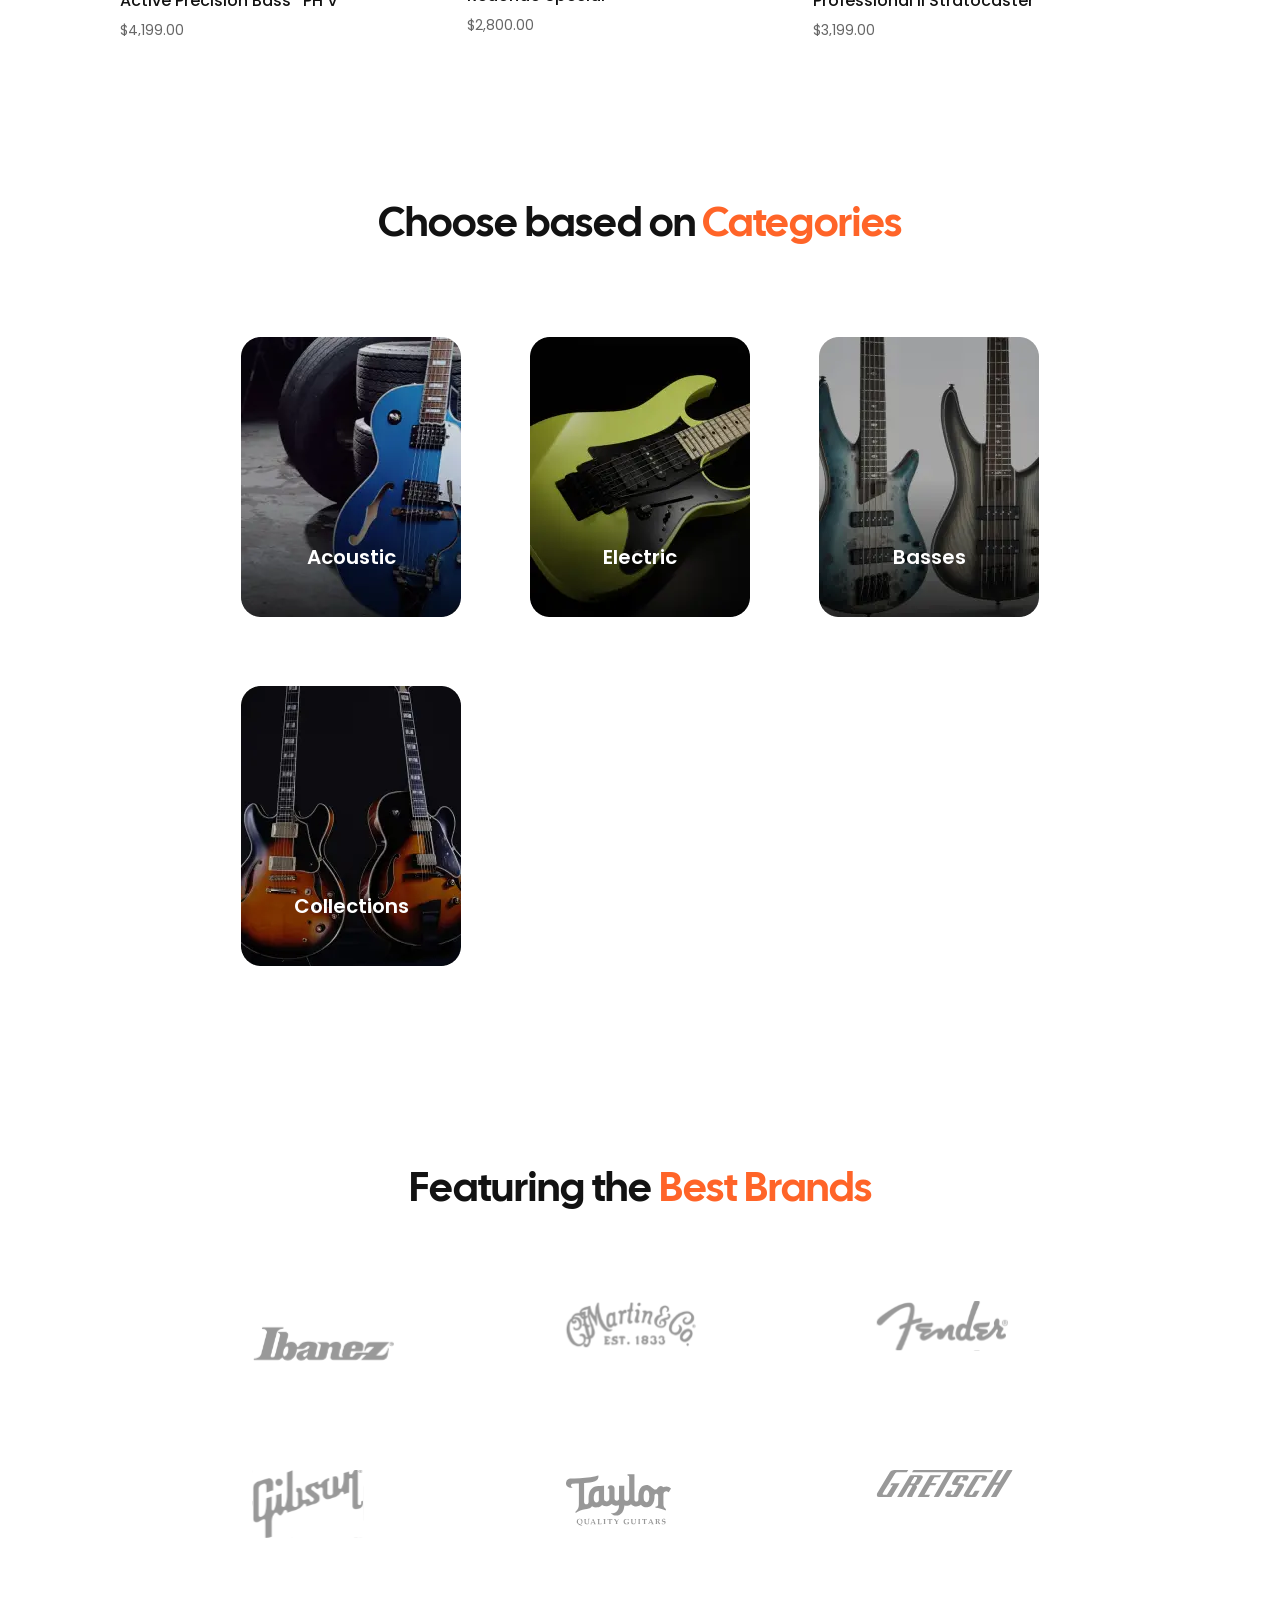
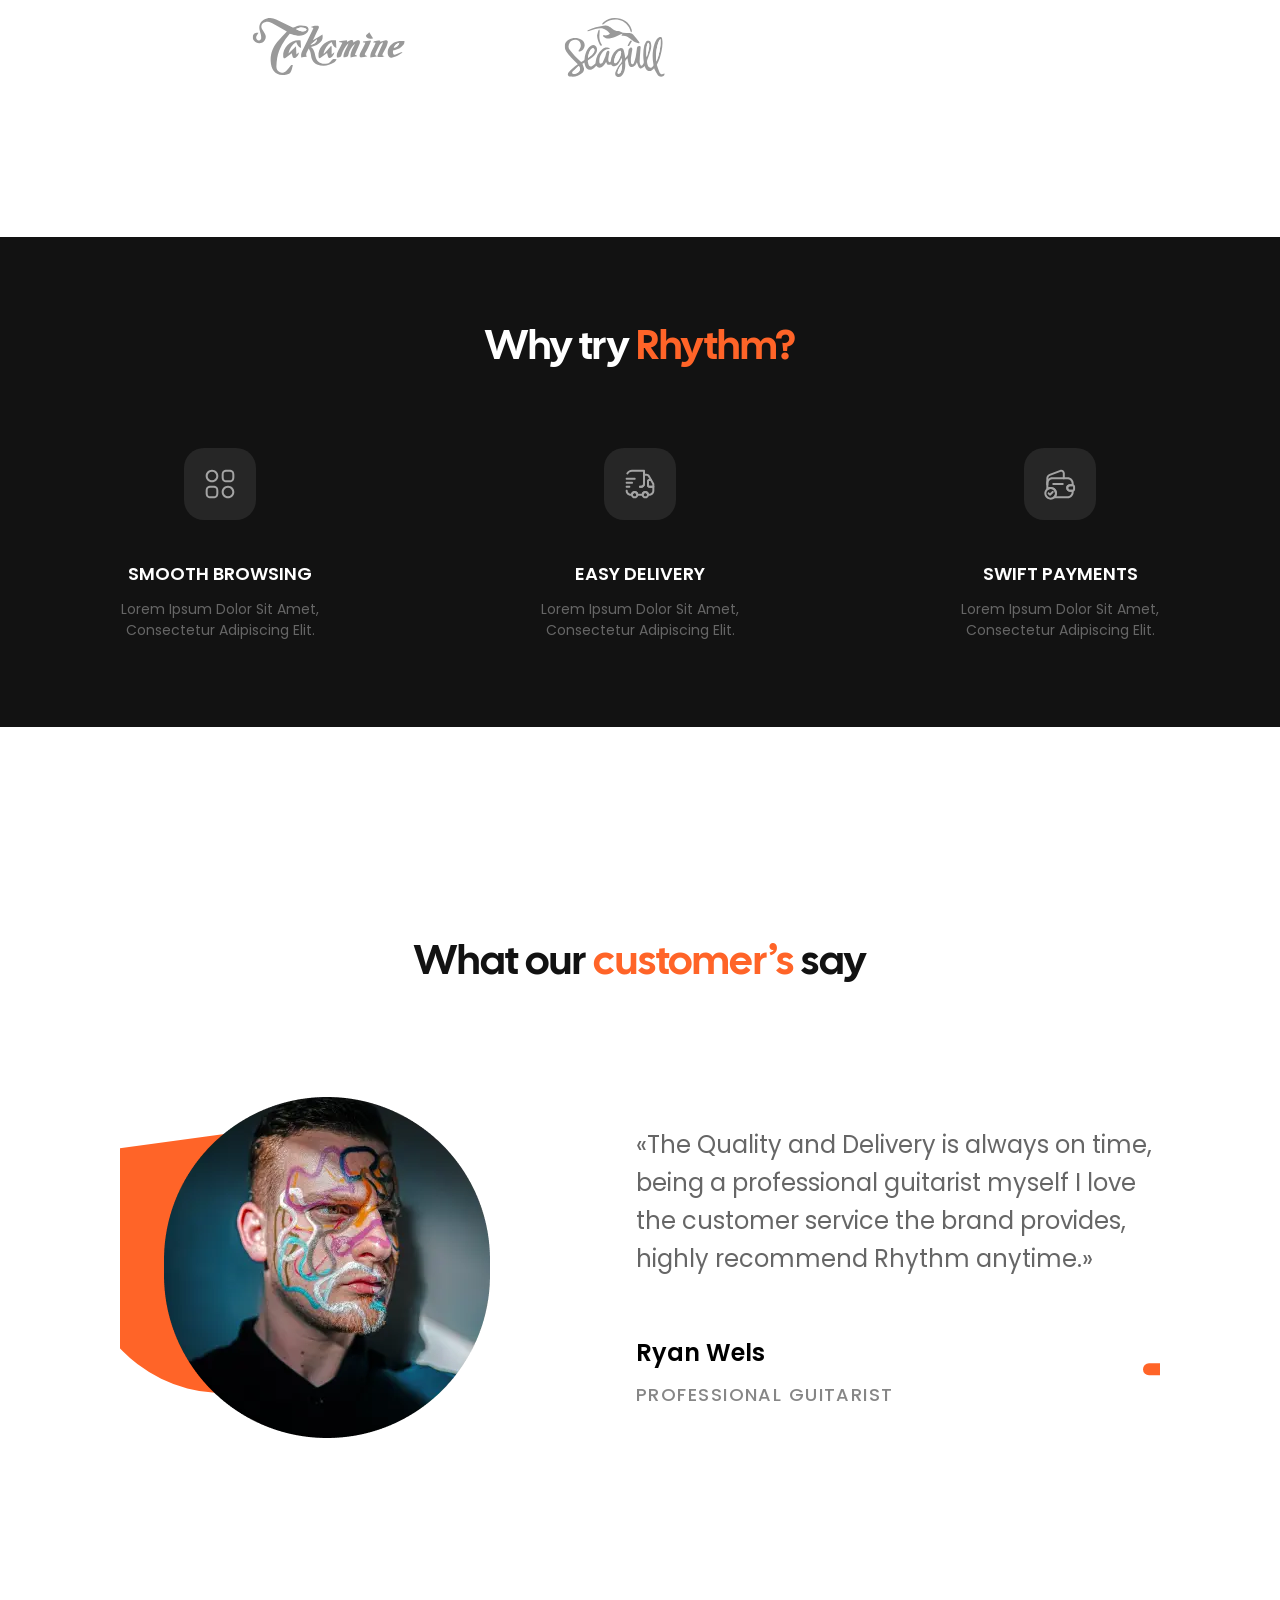
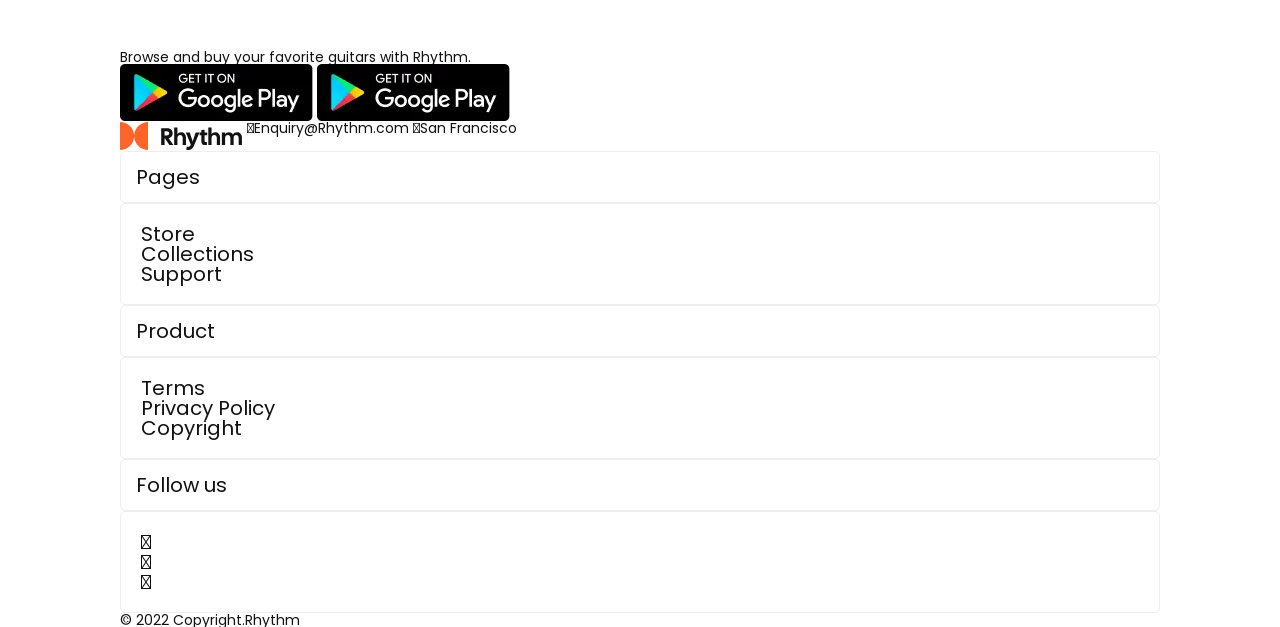
==== commit 572d7d89: "new styles added" ====
--- a/docs/index.html
+++ b/docs/index.html
@@ -6,7 +6,7 @@
 	<meta charset="UTF-8">
 	<meta name="format-detection" content="telephone=no">
 	<!-- <style>body{opacity: 0;}</style> -->
-	<link rel="stylesheet" href="css/style.min.css?_v=20220902210036">
+	<link rel="stylesheet" href="css/style.min.css?_v=20220906205224">
 	<!-- <link rel="shortcut icon" href="favicon.ico"> -->
 	<!-- <meta name="robots" content="noindex, nofollow"> -->
 	<meta name="viewport" content="width=device-width, initial-scale=1.0">
@@ -57,18 +57,8 @@
 							</div>
 						</div>
 					</div>
-
-					<div class="promo__slider swiper">
-						<div class="promo__wrapper swiper-wrapper">
-							<!-- Слайд -->
-							<div class="promo__slide swiper-slide">
-								<picture><source srcset="img/main/header.webp" type="image/webp"><img src="img/main/header.png" alt="Guitars" /></picture>
-							</div>
-							<div class="promo__slide swiper-slide">
-								<picture><source srcset="img/main/header2.webp" type="image/webp"><img src="img/main/header2.png" alt="Guitars" /></picture>
-							</div>
-						</div>
-						<div class="swiper-pagination"></div>
+					<div class="promo__decor">
+						<picture><source srcset="img/main/header.webp" type="image/webp"><img src="img/main/header.png" alt="Guitars" /></picture>
 					</div>
 				</div>
 			</section>
@@ -79,138 +69,138 @@
 						<span class="store__title store__title--color">Store</span>
 					</h2>
 					<div class="product">
-						<div class="product__container">
-							<div class="product__header">
-								<h2 class="product__title">NEW ON THE BOARD</h2>
-								<a href="" class="product__more">view all</a>
-							</div>
-							<!-- Оболочка слайдера -->
-							<div class="product__slider swiper">
-								<!-- Двигающееся часть слайдера -->
-								<div class="product__wrapper swiper-wrapper">
-									<!-- Слайд -->
-									<div class="product__slide swiper-slide">
-										<article class="product-card">
-											<a href="" class="product-card__image">
-												<span class="product-card__item-ibg product-card__item-ibg--contain">
-													<picture><source srcset="img/store/1.webp" type="image/webp"><img src="img/store/1.jpg" alt="Guitars"></picture></span>
-											</a>
-											<div class="product-card__body">
-												<h4 class="product-card__title">
-													<a href="" class="product-card__link-title">The Essential Les Paul</a>
-												</h4>
-												<div class="product-card__footer">
-													<div class="product-card__price">$1,299.00</div>
-												</div>
-											</div>
-										</article>
-									</div>
-									<div class="product__slide swiper-slide">
-										<article class="product-card">
-											<a href="" class="product-card__image">
-												<span class="product-card__item-ibg product-card__item-ibg--contain">
-													<picture><source srcset="img/store/2.webp" type="image/webp"><img src="img/store/2.jpg" alt="Guitars"></picture></span>
-											</a>
-											<div class="product-card__body">
-												<h4 class="product-card__title">
-													<a href="" class="product-card__link-title">J-45 Standard</a>
-												</h4>
-												<div class="product-card__footer">
-													<div class="product-card__price">$1,699.00</div>
-												</div>
-											</div>
-										</article>
-									</div>
-									<div class="product__slide swiper-slide">
-										<article class="product-card">
-											<a href="" class="product-card__image">
-												<span class="product-card__item-ibg product-card__item-ibg--contain">
-													<picture><source srcset="img/store/3.webp" type="image/webp"><img src="img/store/3.jpg" alt="Guitars"></picture></span>
-											</a>
-											<div class="product-card__body">
-												<h4 class="product-card__title">
-													<a href="" class="product-card__link-title">Hummingbird Standard</a>
-												</h4>
-												<div class="product-card__footer">
-													<div class="product-card__price">$2,099.00</div>
-												</div>
-											</div>
-										</article>
-									</div>
-								</div>
-								<!-- Если нужна пагинация -->
-								<div class="swiper-pagination"></div>
-
-							</div>
-						</div>
-					</div>
+						<!-- <div class="product__container"> -->
+						<div class="product__header">
+							<h2 class="product__title">NEW ON THE BOARD</h2>
+							<a href="" class="product__more">view all</a>
+						</div>
+						<!-- Оболочка слайдера -->
+						<div class="product__slider swiper">
+							<!-- Двигающееся часть слайдера -->
+							<div class="product__wrapper swiper-wrapper">
+								<!-- Слайд -->
+								<div class="product__slide swiper-slide">
+									<article class="product-card">
+										<a href="" class="product-card__image">
+											<span class="product-card__item-ibg product-card__item-ibg--contain">
+												<picture><source srcset="img/store/1.webp" type="image/webp"><img src="img/store/1.jpg" alt="Guitars"></picture></span>
+										</a>
+										<div class="product-card__body">
+											<h4 class="product-card__title">
+												<a href="" class="product-card__link-title">The Essential Les Paul</a>
+											</h4>
+											<div class="product-card__footer">
+												<div class="product-card__price">$1,299.00</div>
+											</div>
+										</div>
+									</article>
+								</div>
+								<div class="product__slide swiper-slide">
+									<article class="product-card">
+										<a href="" class="product-card__image">
+											<span class="product-card__item-ibg product-card__item-ibg--contain">
+												<picture><source srcset="img/store/2.webp" type="image/webp"><img src="img/store/2.jpg" alt="Guitars"></picture></span>
+										</a>
+										<div class="product-card__body">
+											<h4 class="product-card__title">
+												<a href="" class="product-card__link-title">J-45 Standard</a>
+											</h4>
+											<div class="product-card__footer">
+												<div class="product-card__price">$1,699.00</div>
+											</div>
+										</div>
+									</article>
+								</div>
+								<div class="product__slide swiper-slide">
+									<article class="product-card">
+										<a href="" class="product-card__image">
+											<span class="product-card__item-ibg product-card__item-ibg--contain">
+												<picture><source srcset="img/store/3.webp" type="image/webp"><img src="img/store/3.jpg" alt="Guitars"></picture></span>
+										</a>
+										<div class="product-card__body">
+											<h4 class="product-card__title">
+												<a href="" class="product-card__link-title">Hummingbird Standard</a>
+											</h4>
+											<div class="product-card__footer">
+												<div class="product-card__price">$2,099.00</div>
+											</div>
+										</div>
+									</article>
+								</div>
+							</div>
+							<!-- Если нужна пагинация -->
+							<!-- <div class="swiper-pagination"></div> -->
+
+						</div>
+					</div>
+					<!-- </div> -->
 					<div class="product">
-						<div class="product__container">
-							<div class="product__header">
-								<h2 class="product__title">TOP SELLING</h2>
-								<a href="" class="product__more">view all</a>
-							</div>
-							<!-- Оболочка слайдера -->
-							<div class="product__slider swiper">
-								<!-- Двигающееся часть слайдера -->
-								<div class="product__wrapper swiper-wrapper">
-									<!-- Слайд -->
-									<div class="product__slide swiper-slide">
-										<article class="product-card">
-											<a href="" class="product-card__image">
-												<span class="product-card__item-ibg product-card__item-ibg--contain">
-													<picture><source srcset="img/store/4.webp" type="image/webp"><img src="img/store/4.jpg" alt="Guitars"></picture></span>
-											</a>
-											<div class="product-card__body">
-												<h4 class="product-card__title">
-													<a href="" class="product-card__link-title">Active Precision Bass<sup class="reg">&reg;</sup>
-														PH&nbsp;V</a>
-												</h4>
-												<div class="product-card__footer">
-													<div class="product-card__price">$4,199.00</div>
-												</div>
-											</div>
-										</article>
-									</div>
-									<div class="product__slide swiper-slide">
-										<article class="product-card">
-											<a href="" class="product-card__image">
-												<span class="product-card__item-ibg product-card__item-ibg--contain">
-													<picture><source srcset="img/store/5.webp" type="image/webp"><img src="img/store/5.jpg" alt="Guitars"></picture></span>
-											</a>
-											<div class="product-card__body">
-												<h4 class="product-card__title">
-													<a href="" class="product-card__link-title">Redondo Special</a>
-												</h4>
-												<div class="product-card__footer">
-													<div class="product-card__price">$2,800.00</div>
-												</div>
-											</div>
-										</article>
-									</div>
-									<div class="product__slide swiper-slide">
-										<article class="product-card">
-											<a href="" class="product-card__image">
-												<span class="product-card__item-ibg product-card__item-ibg--contain">
-													<picture><source srcset="img/store/6.webp" type="image/webp"><img src="img/store/6.jpg" alt="Guitars"></picture></span>
-											</a>
-											<div class="product-card__body">
-												<h4 class="product-card__title">
-													<a href="" class="product-card__link-title">Professional II&nbsp;Stratocaster<sup class="reg">&reg;</sup></a>
-												</h4>
-												<div class="product-card__footer">
-													<div class="product-card__price">$3,199.00</div>
-												</div>
-											</div>
-										</article>
-									</div>
-								</div>
-								<!-- Если нужна пагинация -->
-								<div class="swiper-pagination"></div>
-
-							</div>
-						</div>
-					</div>
+						<!-- <div class="product__container"> -->
+						<div class="product__header">
+							<h2 class="product__title">TOP SELLING</h2>
+							<a href="" class="product__more">view all</a>
+						</div>
+						<!-- Оболочка слайдера -->
+						<div class="product__slider swiper">
+							<!-- Двигающееся часть слайдера -->
+							<div class="product__wrapper swiper-wrapper">
+								<!-- Слайд -->
+								<div class="product__slide swiper-slide">
+									<article class="product-card">
+										<a href="" class="product-card__image">
+											<span class="product-card__item-ibg product-card__item-ibg--contain">
+												<picture><source srcset="img/store/4.webp" type="image/webp"><img src="img/store/4.jpg" alt="Guitars"></picture></span>
+										</a>
+										<div class="product-card__body">
+											<h4 class="product-card__title">
+												<a href="" class="product-card__link-title">Active Precision Bass<sup class="reg">&reg;</sup>
+													PH&nbsp;V</a>
+											</h4>
+											<div class="product-card__footer">
+												<div class="product-card__price">$4,199.00</div>
+											</div>
+										</div>
+									</article>
+								</div>
+								<div class="product__slide swiper-slide">
+									<article class="product-card">
+										<a href="" class="product-card__image">
+											<span class="product-card__item-ibg product-card__item-ibg--contain">
+												<picture><source srcset="img/store/5.webp" type="image/webp"><img src="img/store/5.jpg" alt="Guitars"></picture></span>
+										</a>
+										<div class="product-card__body">
+											<h4 class="product-card__title">
+												<a href="" class="product-card__link-title">Redondo Special</a>
+											</h4>
+											<div class="product-card__footer">
+												<div class="product-card__price">$2,800.00</div>
+											</div>
+										</div>
+									</article>
+								</div>
+								<div class="product__slide swiper-slide">
+									<article class="product-card">
+										<a href="" class="product-card__image">
+											<span class="product-card__item-ibg product-card__item-ibg--contain">
+												<picture><source srcset="img/store/6.webp" type="image/webp"><img src="img/store/6.jpg" alt="Guitars"></picture></span>
+										</a>
+										<div class="product-card__body">
+											<h4 class="product-card__title">
+												<a href="" class="product-card__link-title">Professional II&nbsp;Stratocaster<sup class="reg">&reg;</sup></a>
+											</h4>
+											<div class="product-card__footer">
+												<div class="product-card__price">$3,199.00</div>
+											</div>
+										</div>
+									</article>
+								</div>
+							</div>
+							<!-- Если нужна пагинация -->
+							<!-- <div class="swiper-pagination"></div> -->
+
+						</div>
+					</div>
+					<!-- </div> -->
 				</div>
 			</section>
 			<section class="page-categories categories">
@@ -288,19 +278,19 @@
 							Rhythm?</span>
 					</h2>
 					<ul class="about__list">
-						<li class="about__item">
+						<li class="about__item about__item--browsing">
 							<p class="about__subtitle">Smooth Browsing</p>
 							<p class="about__text">
 								Lorem ipsum dolor sit amet, consectetur adipiscing elit.
 							</p>
 						</li>
-						<li class="about__item">
+						<li class="about__item about__item--delivery">
 							<p class="about__subtitle">EASY Delivery</p>
 							<p class="about__text">
 								Lorem ipsum dolor sit amet, consectetur adipiscing elit.
 							</p>
 						</li>
-						<li class="about__item">
+						<li class="about__item about__item--pay">
 							<p class="about__subtitle">SwiFT PAYMENTS</p>
 							<p class="about__text">
 								Lorem ipsum dolor sit amet, consectetur adipiscing elit.
@@ -340,7 +330,7 @@
 							<div class="reviews__slide swiper-slide">
 								<div class="reviews__wrap">
 									<div class="reviews__img">
-										<picture><source srcset="img/reviews/avatar.webp" type="image/webp"><img src="img/reviews/avatar.png" alt="Avatar" /></picture>
+										<picture><source srcset="img/categories/1.webp" type="image/webp"><img src="img/categories/1.png" alt="Avatar" /></picture>
 									</div>
 									<div class="reviews__body">
 										<p class="reviews__text">
@@ -357,7 +347,7 @@
 							<div class="reviews__slide swiper-slide">
 								<div class="reviews__wrap">
 									<div class="reviews__img">
-										<picture><source srcset="img/reviews/avatar.webp" type="image/webp"><img src="img/reviews/avatar.png" alt="Avatar" /></picture>
+										<picture><source srcset="img/categories/3.webp" type="image/webp"><img src="img/categories/3.png" alt="Avatar" /></picture>
 									</div>
 									<div class="reviews__body">
 										<p class="reviews__text">
@@ -374,7 +364,7 @@
 							<div class="reviews__slide swiper-slide">
 								<div class="reviews__wrap">
 									<div class="reviews__img">
-										<picture><source srcset="img/reviews/avatar.webp" type="image/webp"><img src="img/reviews/avatar.png" alt="Avatar" /></picture>
+										<picture><source srcset="img/categories/2.webp" type="image/webp"><img src="img/categories/2.png" alt="Avatar" /></picture>
 									</div>
 									<div class="reviews__body">
 										<p class="reviews__text">
@@ -389,7 +379,8 @@
 								</div>
 							</div>
 						</div>
-						<div class="reviews__pagination swiper-pagination"></div>
+						<div class="reviews__dotts dotts"></div>
+						<!-- <div class="reviews__pagination swiper-pagination"></div> -->
 					</div>
 				</div>
 			</section>
@@ -471,7 +462,7 @@
 		</div>
 	</div>
 </div> -->
-	<script src="js/app.min.js?_v=20220902210036"></script>
+	<script src="js/app.min.js?_v=20220906205224"></script>
 </body>
 
 </html>
--- a/docs/css/style.min.css
+++ b/docs/css/style.min.css
@@ -1 +1 @@
-@charset "UTF-8";@font-face{font-family:CalSans;font-display:swap;src:url(../fonts/CalSans-SemiBold.woff2) format("woff2"),url(../fonts/CalSans-SemiBold.woff) format("woff");font-weight:600;font-style:normal}@font-face{font-family:icons;font-display:swap;src:url(../fonts/icons.woff2) format("woff2"),url(../fonts/icons.woff) format("woff");font-weight:400;font-style:normal}@font-face{font-family:Poppins;font-display:swap;src:url(../fonts/Poppins-Medium.woff2) format("woff2"),url(../fonts/Poppins-Medium.woff) format("woff");font-weight:500;font-style:normal}@font-face{font-family:Poppins;font-display:swap;src:url(../fonts/Poppins-SemiBold.woff2) format("woff2"),url(../fonts/Poppins-SemiBold.woff) format("woff");font-weight:600;font-style:normal}@font-face{font-family:Poppins;font-display:swap;src:url(../fonts/Poppins-Regular.woff2) format("woff2"),url(../fonts/Poppins-Regular.woff) format("woff");font-weight:400;font-style:normal}[class*=_icon-]:before{font-family:icons;font-style:normal;font-weight:400;font-variant:normal;text-transform:none;line-height:1;-webkit-font-smoothing:antialiased;-moz-osx-font-smoothing:grayscale}[class*=_icon-]:before{display:block}.icon-envelope:before{content:"\e907"}.icon-pin:before{content:"\e908"}.icon-apple:before{content:"\e900"}.icon-facebook:before{content:"\e901"}.icon-grup:before{content:"\e902"}.icon-icon1:before{content:"\e903"}.icon-icon2:before{content:"\e904"}.icon-icon3:before{content:"\e905"}.icon-instagram:before{content:"\e906"}.icon-twitter:before{content:"\e909"}*{padding:0;margin:0;border:0}*,:after,:before{-webkit-box-sizing:border-box;box-sizing:border-box}body,html{height:100%;min-width:320px}body{color:#121212;line-height:1;font-family:Poppins;font-size:.875rem;-ms-text-size-adjust:100%;-moz-text-size-adjust:100%;-webkit-text-size-adjust:100%;-webkit-font-smoothing:antialiased;-moz-osx-font-smoothing:grayscale}button,input,textarea{font-family:Poppins;font-size:inherit}button{cursor:pointer;color:inherit;background-color:inherit}a{color:inherit}a:link,a:visited{text-decoration:none}a:hover{text-decoration:none}ul li{list-style:none}img{vertical-align:top}h1,h2,h3,h4,h5,h6{font-weight:inherit;font-size:inherit}.lock body{overflow:hidden;-ms-touch-action:none;touch-action:none}.wrapper{min-height:100%;display:-webkit-box;display:-ms-flexbox;display:flex;-webkit-box-orient:vertical;-webkit-box-direction:normal;-ms-flex-direction:column;flex-direction:column;overflow:hidden}.wrapper>main{-webkit-box-flex:1;-ms-flex:1 1 auto;flex:1 1 auto}.wrapper>*{min-width:0}[class*=__container]{max-width:75rem;-webkit-box-sizing:content-box;box-sizing:content-box;margin:0 auto;padding:0 7.5rem}.button{display:-webkit-box;display:-ms-flexbox;display:flex;padding:1.125rem 3rem;font-weight:600;font-size:1rem;line-height:1.5;color:#fff;background-color:#ff6428;border-radius:2.5rem;-webkit-transition:all .5s ease 0s;-o-transition:all .5s ease 0s;transition:all .5s ease 0s;border:1px solid transparent}.button._fw{width:100%}.spollers{display:-ms-grid;display:grid;gap:15px}.spollers__item{font-size:1.25rem}.spollers__title{width:100%;cursor:default;text-align:left;border:1px solid #eee;padding:.625rem .9375rem;border-radius:.3125rem;position:relative}._spoller-init .spollers__title{cursor:pointer}._spoller-init .spollers__title::after,._spoller-init .spollers__title::before{content:"";position:absolute;right:10px;top:50%;background-color:#000;height:2px;width:15px;-webkit-transition:-webkit-transform .5s ease 0s;transition:-webkit-transform .5s ease 0s;-o-transition:transform .5s ease 0s;transition:transform .5s ease 0s;transition:transform .5s ease 0s,-webkit-transform .5s ease 0s}._spoller-init .spollers__title::before{-webkit-transform:translate(-75%,-50%) rotate(40deg);-ms-transform:translate(-75%,-50%) rotate(40deg);transform:translate(-75%,-50%) rotate(40deg)}._spoller-init .spollers__title::after{-webkit-transform:translate(0,-50%) rotate(-40deg);-ms-transform:translate(0,-50%) rotate(-40deg);transform:translate(0,-50%) rotate(-40deg)}._spoller-init .spollers__title._spoller-active::before{-webkit-transform:translateX(-75%) rotate(-40deg);-ms-transform:translateX(-75%) rotate(-40deg);transform:translateX(-75%) rotate(-40deg)}._spoller-init .spollers__title._spoller-active::after{-webkit-transform:rotate(40deg);-ms-transform:rotate(40deg);transform:rotate(40deg)}.spollers__body{padding:1.25rem;border-radius:.3125rem;border:1px solid #eee}[class*=-ibg]{position:relative}[class*=-ibg] img{position:absolute;width:100%;height:100%;top:0;left:0;-o-object-fit:cover;object-fit:cover}[class*=-ibg_contain] img{-o-object-fit:contain;object-fit:contain}.header{background-color:#fff}.header__container{min-height:9.625rem;display:-webkit-box;display:-ms-flexbox;display:flex;-webkit-box-orient:horizontal;-webkit-box-direction:normal;-ms-flex-flow:row nowrap;flex-flow:row nowrap;-webkit-box-align:center;-ms-flex-align:center;align-items:center;-webkit-box-pack:start;-ms-flex-pack:start;justify-content:flex-start}@supports (gap:clamp(1.5625rem ,-0.4017857143rem + 9.8214285714vw ,8.4375rem)){.header__container{gap:clamp(1.5625rem ,-.4017857143rem + 9.8214285714vw ,8.4375rem)}}@supports not (gap:clamp(1.5625rem ,-0.4017857143rem + 9.8214285714vw ,8.4375rem)){.header__container{gap:calc(1.5625rem + 6.875 * (100vw - 20rem)/ 70)}}.header__logo{width:7.6875rem;height:1.8125rem;display:block}.menu__list{display:-webkit-box;display:-ms-flexbox;display:flex;-webkit-box-orient:horizontal;-webkit-box-direction:normal;-ms-flex-flow:row wrap;flex-flow:row wrap;gap:3.5rem;max-width:309px}.menu__link{font-weight:500;font-size:1rem;line-height:1.5;color:rgba(18,18,18,.4);-webkit-transition:all .3s ease 0s;-o-transition:all .3s ease 0s;transition:all .3s ease 0s}.icon-menu{display:none}.promo__body{max-width:29.3125rem}.promo__title{font-family:CalSans;font-weight:600;line-height:1.1964285714}@supports (font-size:clamp(1.5rem ,0.9285714286rem + 2.8571428571vw ,3.5rem)){.promo__title{font-size:clamp(1.5rem ,.9285714286rem + 2.8571428571vw ,3.5rem)}}@supports not (font-size:clamp(1.5rem ,0.9285714286rem + 2.8571428571vw ,3.5rem)){.promo__title{font-size:calc(1.5rem + 2 * (100vw - 20rem)/ 70)}}.promo__title--color{color:#ff6428}.promo__text{color:#666;font-weight:500;line-height:1.5;font-size:1rem;margin-top:1rem}.promo__text:not(:last-child){margin-bottom:2.0625rem}.promo__buttons{display:-webkit-box;display:-ms-flexbox;display:flex;-webkit-box-align:center;-ms-flex-align:center;align-items:center;gap:1.75rem}.promo__inner{display:-webkit-box;display:-ms-flexbox;display:flex;gap:2.5rem}.swiper{overflow:hidden}.swiper-wrapper{width:100%;height:100%;-webkit-box-sizing:content-box;box-sizing:content-box;display:-webkit-box;display:-ms-flexbox;display:flex;position:relative}.swiper-vertical .swiper-wrapper{-webkit-box-orient:vertical;-webkit-box-direction:normal;-ms-flex-direction:column;flex-direction:column}.swiper-autoheight .swiper-wrapper{-webkit-box-align:start;-ms-flex-align:start;align-items:flex-start}.swiper-initialized .swiper-slide{-ms-flex-negative:0;flex-shrink:0}.swiper-android .swiper-slide,.swiper-android .swiper-wrapper{-webkit-transform:translate3d(0,0,0);transform:translate3d(0,0,0)}.swiper-button-lock{display:none!important}@media (max-width:47.99875em){.icon-menu{display:block;position:relative;width:1.875rem;height:1.125rem;cursor:pointer;z-index:5}.icon-menu span,.icon-menu::after,.icon-menu::before{content:"";-webkit-transition:all .3s ease 0s;-o-transition:all .3s ease 0s;transition:all .3s ease 0s;right:0;position:absolute;width:100%;height:.125rem;background-color:#000}.icon-menu::before{top:0}.icon-menu::after{bottom:0}.icon-menu span{top:calc(50% - .0625rem)}.menu-open .icon-menu span{width:0}.menu-open .icon-menu::before{top:calc(50% - .0625rem);-webkit-transform:rotate(-45deg);-ms-transform:rotate(-45deg);transform:rotate(-45deg)}.menu-open .icon-menu::after{bottom:calc(50% - .0625rem);-webkit-transform:rotate(45deg);-ms-transform:rotate(45deg);transform:rotate(45deg)}}@media (any-hover:hover){.button:hover{color:#ff6428;background-color:#fff;border:1px solid #ff6428}.menu__link:hover{color:#ff6428}}+@charset "UTF-8";@font-face{font-family:CalSans;font-display:swap;src:url(../fonts/CalSans-SemiBold.woff2) format("woff2"),url(../fonts/CalSans-SemiBold.woff) format("woff");font-weight:600;font-style:normal}@font-face{font-family:icons;font-display:swap;src:url(../fonts/icons.woff2) format("woff2"),url(../fonts/icons.woff) format("woff");font-weight:400;font-style:normal}@font-face{font-family:Poppins;font-display:swap;src:url(../fonts/Poppins-Medium.woff2) format("woff2"),url(../fonts/Poppins-Medium.woff) format("woff");font-weight:500;font-style:normal}@font-face{font-family:Poppins;font-display:swap;src:url(../fonts/Poppins-SemiBold.woff2) format("woff2"),url(../fonts/Poppins-SemiBold.woff) format("woff");font-weight:600;font-style:normal}@font-face{font-family:Poppins;font-display:swap;src:url(../fonts/Poppins-Regular.woff2) format("woff2"),url(../fonts/Poppins-Regular.woff) format("woff");font-weight:400;font-style:normal}[class*=_icon-]:before{font-family:icons;font-style:normal;font-weight:400;font-variant:normal;text-transform:none;line-height:1;-webkit-font-smoothing:antialiased;-moz-osx-font-smoothing:grayscale}[class*=_icon-]:before{display:block}.icon-envelope:before{content:"\e907"}.icon-pin:before{content:"\e908"}.icon-apple:before{content:"\e900"}.icon-facebook:before{content:"\e901"}.icon-grup:before{content:"\e902"}.icon-icon1:before{content:"\e903"}.icon-icon2:before{content:"\e904"}.icon-icon3:before{content:"\e905"}.icon-instagram:before{content:"\e906"}.icon-twitter:before{content:"\e909"}*{padding:0;margin:0;border:0}*,:after,:before{-webkit-box-sizing:border-box;box-sizing:border-box}body,html{height:100%;min-width:320px}body{color:#121212;line-height:1;font-family:Poppins;font-size:.875rem;-ms-text-size-adjust:100%;-moz-text-size-adjust:100%;-webkit-text-size-adjust:100%;-webkit-font-smoothing:antialiased;-moz-osx-font-smoothing:grayscale}button,input,textarea{font-family:Poppins;font-size:inherit}button{cursor:pointer;color:inherit;background-color:inherit}a{color:inherit}a:link,a:visited{text-decoration:none}a:hover{text-decoration:none}ul li{list-style:none}img{vertical-align:top}h1,h2,h3,h4,h5,h6{font-weight:inherit;font-size:inherit}.lock body{overflow:hidden;-ms-touch-action:none;touch-action:none}.wrapper{min-height:100%;display:-webkit-box;display:-ms-flexbox;display:flex;-webkit-box-orient:vertical;-webkit-box-direction:normal;-ms-flex-direction:column;flex-direction:column;overflow:hidden}.wrapper>main{-webkit-box-flex:1;-ms-flex:1 1 auto;flex:1 1 auto}.wrapper>*{min-width:0}[class*=__container]{max-width:75rem;-webkit-box-sizing:content-box;box-sizing:content-box;margin:0 auto;padding:0 7.5rem}.button{display:-webkit-box;display:-ms-flexbox;display:flex;padding:1.125rem 3rem;font-weight:600;font-size:1rem;line-height:1.5;color:#fff;background-color:#ff6428;border-radius:2.5rem;-webkit-transition:all .5s ease 0s;-o-transition:all .5s ease 0s;transition:all .5s ease 0s;border:1px solid transparent}.button._fw{width:100%}.spollers{display:-ms-grid;display:grid;gap:15px}.spollers__item{font-size:1.25rem}.spollers__title{width:100%;cursor:default;text-align:left;border:1px solid #eee;padding:.625rem .9375rem;border-radius:.3125rem;position:relative}._spoller-init .spollers__title{cursor:pointer}._spoller-init .spollers__title::after,._spoller-init .spollers__title::before{content:"";position:absolute;right:10px;top:50%;background-color:#000;height:2px;width:15px;-webkit-transition:-webkit-transform .5s ease 0s;transition:-webkit-transform .5s ease 0s;-o-transition:transform .5s ease 0s;transition:transform .5s ease 0s;transition:transform .5s ease 0s,-webkit-transform .5s ease 0s}._spoller-init .spollers__title::before{-webkit-transform:translate(-75%,-50%) rotate(40deg);-ms-transform:translate(-75%,-50%) rotate(40deg);transform:translate(-75%,-50%) rotate(40deg)}._spoller-init .spollers__title::after{-webkit-transform:translate(0,-50%) rotate(-40deg);-ms-transform:translate(0,-50%) rotate(-40deg);transform:translate(0,-50%) rotate(-40deg)}._spoller-init .spollers__title._spoller-active::before{-webkit-transform:translateX(-75%) rotate(-40deg);-ms-transform:translateX(-75%) rotate(-40deg);transform:translateX(-75%) rotate(-40deg)}._spoller-init .spollers__title._spoller-active::after{-webkit-transform:rotate(40deg);-ms-transform:rotate(40deg);transform:rotate(40deg)}.spollers__body{padding:1.25rem;border-radius:.3125rem;border:1px solid #eee}[class*=-ibg]{position:relative}[class*=-ibg] img{position:absolute;width:100%;height:100%;top:0;left:0;-o-object-fit:cover;object-fit:cover}[class*=-ibg--contain] img{-o-object-fit:contain;object-fit:contain}.product{background-color:#fff}.product:not(:last-child){margin-bottom:6rem}.product__header{display:-webkit-box;display:-ms-flexbox;display:flex;-webkit-box-pack:justify;-ms-flex-pack:justify;justify-content:space-between;-webkit-box-align:center;-ms-flex-align:center;align-items:center;font-size:1.25rem;line-height:1.5}.product__header:not(:last-child){margin-bottom:2rem}.product__title{font-weight:600;letter-spacing:.08em}.product__more{font-weight:500;color:#868686}.product-card{display:-ms-grid;display:grid;gap:2.5rem;width:364px;height:282px}.product-card__item-ibg{display:block;padding-bottom:52.1978021978%}.product-card__body{display:-ms-grid;display:grid;gap:.4375rem;text-align:left}.product-card__link-title{font-weight:500;font-size:16px;line-height:24px}.product-card__price{font-weight:400;line-height:1.5;color:#666}.dotts{position:absolute;bottom:3.75rem;right:-2.1875rem;display:-ms-grid;display:grid;grid-auto-flow:column;-webkit-box-pack:center;-ms-flex-pack:center;justify-content:center;-webkit-box-align:center;-ms-flex-align:center;align-items:center;-webkit-transform:translate(0,10%);-ms-transform:translate(0,10%);transform:translate(0,10%);margin:0 auto;height:1.375rem}.dotts .swiper-pagination-bullet{margin:0 .5rem;cursor:pointer;position:relative;-webkit-transition:all .3s ease 0s;-o-transition:all .3s ease 0s;transition:all .3s ease 0s}.dotts .swiper-pagination-bullet::after{content:"";position:absolute;height:1rem;width:.625rem;top:50%;-webkit-transform:translate(0,-50%);-ms-transform:translate(0,-50%);transform:translate(0,-50%);background-color:#c4c4c4;border-radius:20px}.dotts .swiper-pagination-bullet-active{width:1.5rem;height:.75rem;margin:0 .75rem}.dotts .swiper-pagination-bullet-active::after{background-color:#ff6428;width:1.5rem;height:.75rem}.header{background-color:#fff}.header__container{min-height:9.625rem;display:-webkit-box;display:-ms-flexbox;display:flex;-webkit-box-orient:horizontal;-webkit-box-direction:normal;-ms-flex-flow:row nowrap;flex-flow:row nowrap;-webkit-box-align:center;-ms-flex-align:center;align-items:center;-webkit-box-pack:start;-ms-flex-pack:start;justify-content:flex-start}@supports (gap:clamp(1.5625rem ,-0.4017857143rem + 9.8214285714vw ,8.4375rem)){.header__container{gap:clamp(1.5625rem ,-.4017857143rem + 9.8214285714vw ,8.4375rem)}}@supports not (gap:clamp(1.5625rem ,-0.4017857143rem + 9.8214285714vw ,8.4375rem)){.header__container{gap:calc(1.5625rem + 6.875 * (100vw - 20rem)/ 70)}}.header__logo{width:7.6875rem;height:1.8125rem;display:block}.menu__list{display:-webkit-box;display:-ms-flexbox;display:flex;-webkit-box-orient:horizontal;-webkit-box-direction:normal;-ms-flex-flow:row wrap;flex-flow:row wrap;gap:3.5rem;max-width:309px}.menu__link{font-weight:500;font-size:1rem;line-height:1.5;color:rgba(18,18,18,.4);-webkit-transition:all .3s ease 0s;-o-transition:all .3s ease 0s;transition:all .3s ease 0s}.icon-menu{display:none}.promo{background-color:#fff}.promo__container{position:relative;display:-ms-grid;display:grid;-ms-grid-columns:1fr 1fr;grid-template-columns:1fr 1fr}@supports (padding-top:clamp(2.5rem ,1.7857142857rem + 3.5714285714vw ,5rem)){.promo__container{padding-top:clamp(2.5rem ,1.7857142857rem + 3.5714285714vw ,5rem)}}@supports not (padding-top:clamp(2.5rem ,1.7857142857rem + 3.5714285714vw ,5rem)){.promo__container{padding-top:calc(2.5rem + 2.5 * (100vw - 20rem)/ 70)}}@supports (padding-bottom:clamp(5rem ,3.9285714286rem + 5.3571428571vw ,8.75rem)){.promo__container{padding-bottom:clamp(5rem ,3.9285714286rem + 5.3571428571vw ,8.75rem)}}@supports not (padding-bottom:clamp(5rem ,3.9285714286rem + 5.3571428571vw ,8.75rem)){.promo__container{padding-bottom:calc(5rem + 3.75 * (100vw - 20rem)/ 70)}}.promo__decor{position:absolute;top:-9.625rem;right:0;z-index:1}.promo__decor::after{content:"";display:block;z-index:2;border-radius:50%;position:absolute;bottom:-2.5rem;left:50%;width:5rem;height:5rem;background-color:#fff;background:url(../img/general/logo2.svg) center/cover no-repeat}.promo__decor img{width:100%;height:auto}.promo__body{max-width:29.3125rem}.promo__title{font-family:CalSans;font-weight:600;line-height:1.1964285714}@supports (font-size:clamp(1.5rem ,0.9285714286rem + 2.8571428571vw ,3.5rem)){.promo__title{font-size:clamp(1.5rem ,.9285714286rem + 2.8571428571vw ,3.5rem)}}@supports not (font-size:clamp(1.5rem ,0.9285714286rem + 2.8571428571vw ,3.5rem)){.promo__title{font-size:calc(1.5rem + 2 * (100vw - 20rem)/ 70)}}.promo__title--color{color:#ff6428}.promo__text{color:#666;font-weight:500;line-height:1.5;font-size:1rem;margin-top:1rem}.promo__text:not(:last-child){margin-bottom:2.0625rem}.promo__buttons{display:-webkit-box;display:-ms-flexbox;display:flex;-webkit-box-align:center;-ms-flex-align:center;align-items:center;gap:1.75rem}.promo__inner{display:-webkit-box;display:-ms-flexbox;display:flex;gap:2.5rem}.store{background-color:#fff}.store__container{text-align:center}@supports (padding-top:clamp(2.5rem ,1.7857142857rem + 3.5714285714vw ,5rem)){.store__container{padding-top:clamp(2.5rem ,1.7857142857rem + 3.5714285714vw ,5rem)}}@supports not (padding-top:clamp(2.5rem ,1.7857142857rem + 3.5714285714vw ,5rem)){.store__container{padding-top:calc(2.5rem + 2.5 * (100vw - 20rem)/ 70)}}@supports (padding-bottom:clamp(2.5rem ,1.7857142857rem + 3.5714285714vw ,5rem)){.store__container{padding-bottom:clamp(2.5rem ,1.7857142857rem + 3.5714285714vw ,5rem)}}@supports not (padding-bottom:clamp(2.5rem ,1.7857142857rem + 3.5714285714vw ,5rem)){.store__container{padding-bottom:calc(2.5rem + 2.5 * (100vw - 20rem)/ 70)}}.store__title{font-family:CalSans;font-weight:600;line-height:1.2045454545}@supports (font-size:clamp(1.5rem ,1.1428571429rem + 1.7857142857vw ,2.75rem)){.store__title{font-size:clamp(1.5rem ,1.1428571429rem + 1.7857142857vw ,2.75rem)}}@supports not (font-size:clamp(1.5rem ,1.1428571429rem + 1.7857142857vw ,2.75rem)){.store__title{font-size:calc(1.5rem + 1.25 * (100vw - 20rem)/ 70)}}.store__title--color{color:#ff6428}.store__title:not(:last-child){margin-bottom:5.375rem}.categories{background-color:#fff}@supports (padding-top:clamp(2.5rem ,1.4285714286rem + 5.3571428571vw ,6.25rem)){.categories__container{padding-top:clamp(2.5rem ,1.4285714286rem + 5.3571428571vw ,6.25rem)}}@supports not (padding-top:clamp(2.5rem ,1.4285714286rem + 5.3571428571vw ,6.25rem)){.categories__container{padding-top:calc(2.5rem + 3.75 * (100vw - 20rem)/ 70)}}@supports (padding-bottom:clamp(2.5rem ,1.25rem + 6.25vw ,6.875rem)){.categories__container{padding-bottom:clamp(2.5rem ,1.25rem + 6.25vw ,6.875rem)}}@supports not (padding-bottom:clamp(2.5rem ,1.25rem + 6.25vw ,6.875rem)){.categories__container{padding-bottom:calc(2.5rem + 4.375 * (100vw - 20rem)/ 70)}}.categories__title{text-align:center;font-family:CalSans;font-weight:600;line-height:1.2045454545}@supports (font-size:clamp(1.5rem ,1.1428571429rem + 1.7857142857vw ,2.75rem)){.categories__title{font-size:clamp(1.5rem ,1.1428571429rem + 1.7857142857vw ,2.75rem)}}@supports not (font-size:clamp(1.5rem ,1.1428571429rem + 1.7857142857vw ,2.75rem)){.categories__title{font-size:calc(1.5rem + 1.25 * (100vw - 20rem)/ 70)}}.categories__title--color{color:#ff6428}.categories__title:not(:last-child){margin-bottom:5.375rem}.categories__list{display:-ms-grid;display:grid;gap:4.3125rem;-webkit-box-pack:center;-ms-flex-pack:center;justify-content:center;grid-template-columns:repeat(auto-fill,220px)}.categories__item{position:relative}.categories__text{position:absolute;bottom:1.875rem;left:50%;-webkit-transform:translate(-50%,-50%);-ms-transform:translate(-50%,-50%);transform:translate(-50%,-50%);font-weight:600;line-height:1.5;font-size:1.25rem;text-align:center;color:#fff}.brands{background-color:#fff}@supports (padding-top:clamp(2.5rem ,1.25rem + 6.25vw ,6.875rem)){.brands__container{padding-top:clamp(2.5rem ,1.25rem + 6.25vw ,6.875rem)}}@supports not (padding-top:clamp(2.5rem ,1.25rem + 6.25vw ,6.875rem)){.brands__container{padding-top:calc(2.5rem + 4.375 * (100vw - 20rem)/ 70)}}@supports (padding-bottom:clamp(2.5rem ,0.0000000625rem + 12.5vw ,11.25rem)){.brands__container{padding-bottom:clamp(2.5rem ,.0000000625rem + 12.5vw ,11.25rem)}}@supports not (padding-bottom:clamp(2.5rem ,0.0000000625rem + 12.5vw ,11.25rem)){.brands__container{padding-bottom:calc(2.5rem + 8.75 * (100vw - 20rem)/ 70)}}.brands__title{text-align:center;font-family:CalSans;font-weight:600;line-height:1.2045454545}@supports (font-size:clamp(1.5rem ,1.1428571429rem + 1.7857142857vw ,2.75rem)){.brands__title{font-size:clamp(1.5rem ,1.1428571429rem + 1.7857142857vw ,2.75rem)}}@supports not (font-size:clamp(1.5rem ,1.1428571429rem + 1.7857142857vw ,2.75rem)){.brands__title{font-size:calc(1.5rem + 1.25 * (100vw - 20rem)/ 70)}}.brands__title--color{color:#ff6428}.brands__title:not(:last-child){margin-bottom:5.375rem}.brands__list{display:-ms-grid;display:grid;row-gap:5rem;-webkit-column-gap:10rem;-moz-column-gap:10rem;column-gap:10rem;-webkit-box-pack:center;-ms-flex-pack:center;justify-content:center;grid-template-columns:repeat(auto-fill,152px)}.about{color:#fff;background-color:#121212}@supports (padding-top:clamp(2.5rem ,1.5357142857rem + 4.8214285714vw ,5.875rem)){.about__container{padding-top:clamp(2.5rem ,1.5357142857rem + 4.8214285714vw ,5.875rem)}}@supports not (padding-top:clamp(2.5rem ,1.5357142857rem + 4.8214285714vw ,5.875rem)){.about__container{padding-top:calc(2.5rem + 3.375 * (100vw - 20rem)/ 70)}}@supports (padding-bottom:clamp(2.5rem ,1.5535714286rem + 4.7321428571vw ,5.8125rem)){.about__container{padding-bottom:clamp(2.5rem ,1.5535714286rem + 4.7321428571vw ,5.8125rem)}}@supports not (padding-bottom:clamp(2.5rem ,1.5535714286rem + 4.7321428571vw ,5.8125rem)){.about__container{padding-bottom:calc(2.5rem + 3.3125 * (100vw - 20rem)/ 70)}}.about__title{text-align:center;font-family:CalSans;font-weight:600;line-height:1.2045454545}@supports (font-size:clamp(1.5rem ,1.1428571429rem + 1.7857142857vw ,2.75rem)){.about__title{font-size:clamp(1.5rem ,1.1428571429rem + 1.7857142857vw ,2.75rem)}}@supports not (font-size:clamp(1.5rem ,1.1428571429rem + 1.7857142857vw ,2.75rem)){.about__title{font-size:calc(1.5rem + 1.25 * (100vw - 20rem)/ 70)}}.about__title--color{color:#ff6428}.about__title:not(:last-child){margin-bottom:4.6875rem}.about__list{display:-ms-grid;display:grid;-ms-grid-columns:(1fr)[3];grid-template-columns:repeat(3,1fr);gap:220px}.about__item{position:relative;display:-ms-grid;display:grid;-webkit-box-align:center;-ms-flex-align:center;align-items:center;justify-items:center;gap:.75rem;text-align:center;-webkit-transition:all .5s ease 0s;-o-transition:all .5s ease 0s;transition:all .5s ease 0s}.about__item::after,.about__item::before{content:"";display:block}.about__item::before{width:4.5rem;height:4.5rem;background-color:#262626;border-radius:1.25rem;margin-bottom:1.75rem}.about__item::after{position:absolute;top:2.25rem;left:50%;-webkit-transform:translate(-50%,-50%);-ms-transform:translate(-50%,-50%);transform:translate(-50%,-50%);width:2rem;height:2rem}.about__item--browsing::after{background:url(../img/general/icon1.svg) center/contain no-repeat}.about__item--delivery::after{background:url(../img/general/icon2.svg) center/contain no-repeat}.about__item--pay::after{background:url(../img/general/icon3.svg) center/contain no-repeat}.about__subtitle{font-weight:600;line-height:1.5;font-size:1.125rem;text-transform:uppercase}.about__text{font-weight:400;line-height:1.5;text-transform:capitalize;color:#666}.reviews{background-color:#fff}@supports (padding-top:clamp(2.5rem ,-1.0892857143rem + 17.9464285714vw ,15.0625rem)){.reviews__container{padding-top:clamp(2.5rem ,-1.0892857143rem + 17.9464285714vw ,15.0625rem)}}@supports not (padding-top:clamp(2.5rem ,-1.0892857143rem + 17.9464285714vw ,15.0625rem)){.reviews__container{padding-top:calc(2.5rem + 12.5625 * (100vw - 20rem)/ 70)}}@supports (padding-bottom:clamp(2.5rem ,-1.0714285714rem + 17.8571428571vw ,15rem)){.reviews__container{padding-bottom:clamp(2.5rem ,-1.0714285714rem + 17.8571428571vw ,15rem)}}@supports not (padding-bottom:clamp(2.5rem ,-1.0714285714rem + 17.8571428571vw ,15rem)){.reviews__container{padding-bottom:calc(2.5rem + 12.5 * (100vw - 20rem)/ 70)}}.reviews__title{text-align:center;font-family:CalSans;font-weight:600;line-height:1.2045454545}@supports (font-size:clamp(1.5rem ,1.1428571429rem + 1.7857142857vw ,2.75rem)){.reviews__title{font-size:clamp(1.5rem ,1.1428571429rem + 1.7857142857vw ,2.75rem)}}@supports not (font-size:clamp(1.5rem ,1.1428571429rem + 1.7857142857vw ,2.75rem)){.reviews__title{font-size:calc(1.5rem + 1.25 * (100vw - 20rem)/ 70)}}.reviews__title--color{color:#ff6428}.reviews__title:not(:last-child){margin-bottom:6.8125rem}.reviews__slider{position:relative}.reviews__wrap{display:-ms-grid;display:grid;gap:9.125rem;-ms-grid-columns:25.4375rem 32.75rem;grid-template-columns:25.4375rem 32.75rem;justify-items:center;-webkit-box-align:center;-ms-flex-align:center;align-items:center;-webkit-box-pack:end;-ms-flex-pack:end;justify-content:end}.reviews__img{-ms-grid-column-align:end;justify-self:end;position:relative}.reviews__img img{z-index:2;position:relative}.reviews__img::before{content:"";position:absolute;top:38px;left:-81px;z-index:1;display:block;width:17.8125rem;height:16.125rem;background-color:#ff6428;border-radius:40px 0 400px 400px;-webkit-transform:rotate(-7.72deg);-ms-transform:rotate(-7.72deg);transform:rotate(-7.72deg)}.reviews__body{font-size:1.5rem;line-height:1.5833333333}.reviews__text{font-weight:400;color:#666}.reviews__name{font-weight:600;color:#000;margin:3.5rem 0 .5rem 0}.reviews__profession{font-weight:500;line-height:1.6111111111;font-size:1.125rem;letter-spacing:.08em;color:#868686}.swiper{overflow:hidden}.swiper-wrapper{width:100%;height:100%;-webkit-box-sizing:content-box;box-sizing:content-box;display:-webkit-box;display:-ms-flexbox;display:flex;position:relative}.swiper-vertical .swiper-wrapper{-webkit-box-orient:vertical;-webkit-box-direction:normal;-ms-flex-direction:column;flex-direction:column}.swiper-autoheight .swiper-wrapper{-webkit-box-align:start;-ms-flex-align:start;align-items:flex-start}.swiper-initialized .swiper-slide{-ms-flex-negative:0;flex-shrink:0}.swiper-android .swiper-slide,.swiper-android .swiper-wrapper{-webkit-transform:translate3d(0,0,0);transform:translate3d(0,0,0)}.swiper-button-lock{display:none!important}@media (max-width:47.99875em){.icon-menu{display:block;position:relative;width:1.875rem;height:1.125rem;cursor:pointer;z-index:5}.icon-menu span,.icon-menu::after,.icon-menu::before{content:"";-webkit-transition:all .3s ease 0s;-o-transition:all .3s ease 0s;transition:all .3s ease 0s;right:0;position:absolute;width:100%;height:.125rem;background-color:#000}.icon-menu::before{top:0}.icon-menu::after{bottom:0}.icon-menu span{top:calc(50% - .0625rem)}.menu-open .icon-menu span{width:0}.menu-open .icon-menu::before{top:calc(50% - .0625rem);-webkit-transform:rotate(-45deg);-ms-transform:rotate(-45deg);transform:rotate(-45deg)}.menu-open .icon-menu::after{bottom:calc(50% - .0625rem);-webkit-transform:rotate(45deg);-ms-transform:rotate(45deg);transform:rotate(45deg)}}@media (any-hover:hover){.button:hover{color:#ff6428;background-color:#fff;border:1px solid #ff6428}.product-card__link-title:hover{color:#ff6428}.menu__link:hover{color:#ff6428}}
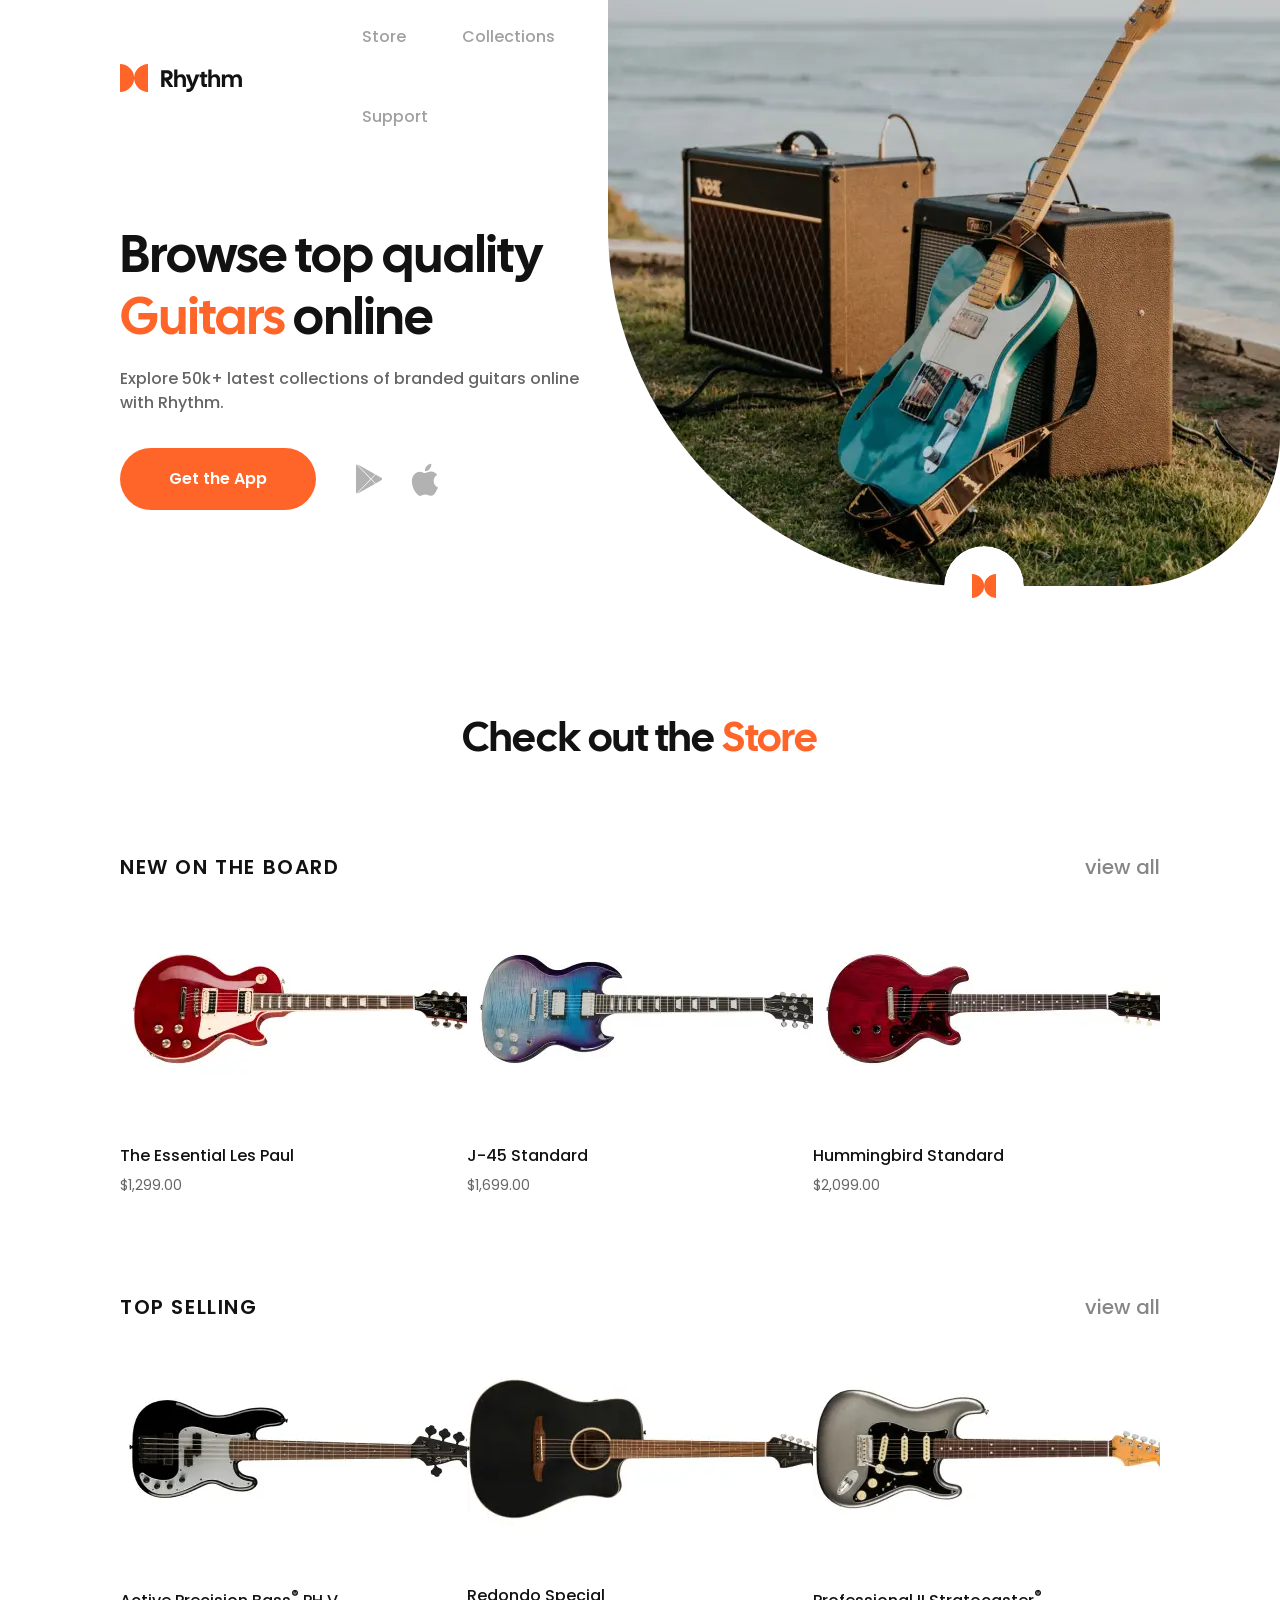
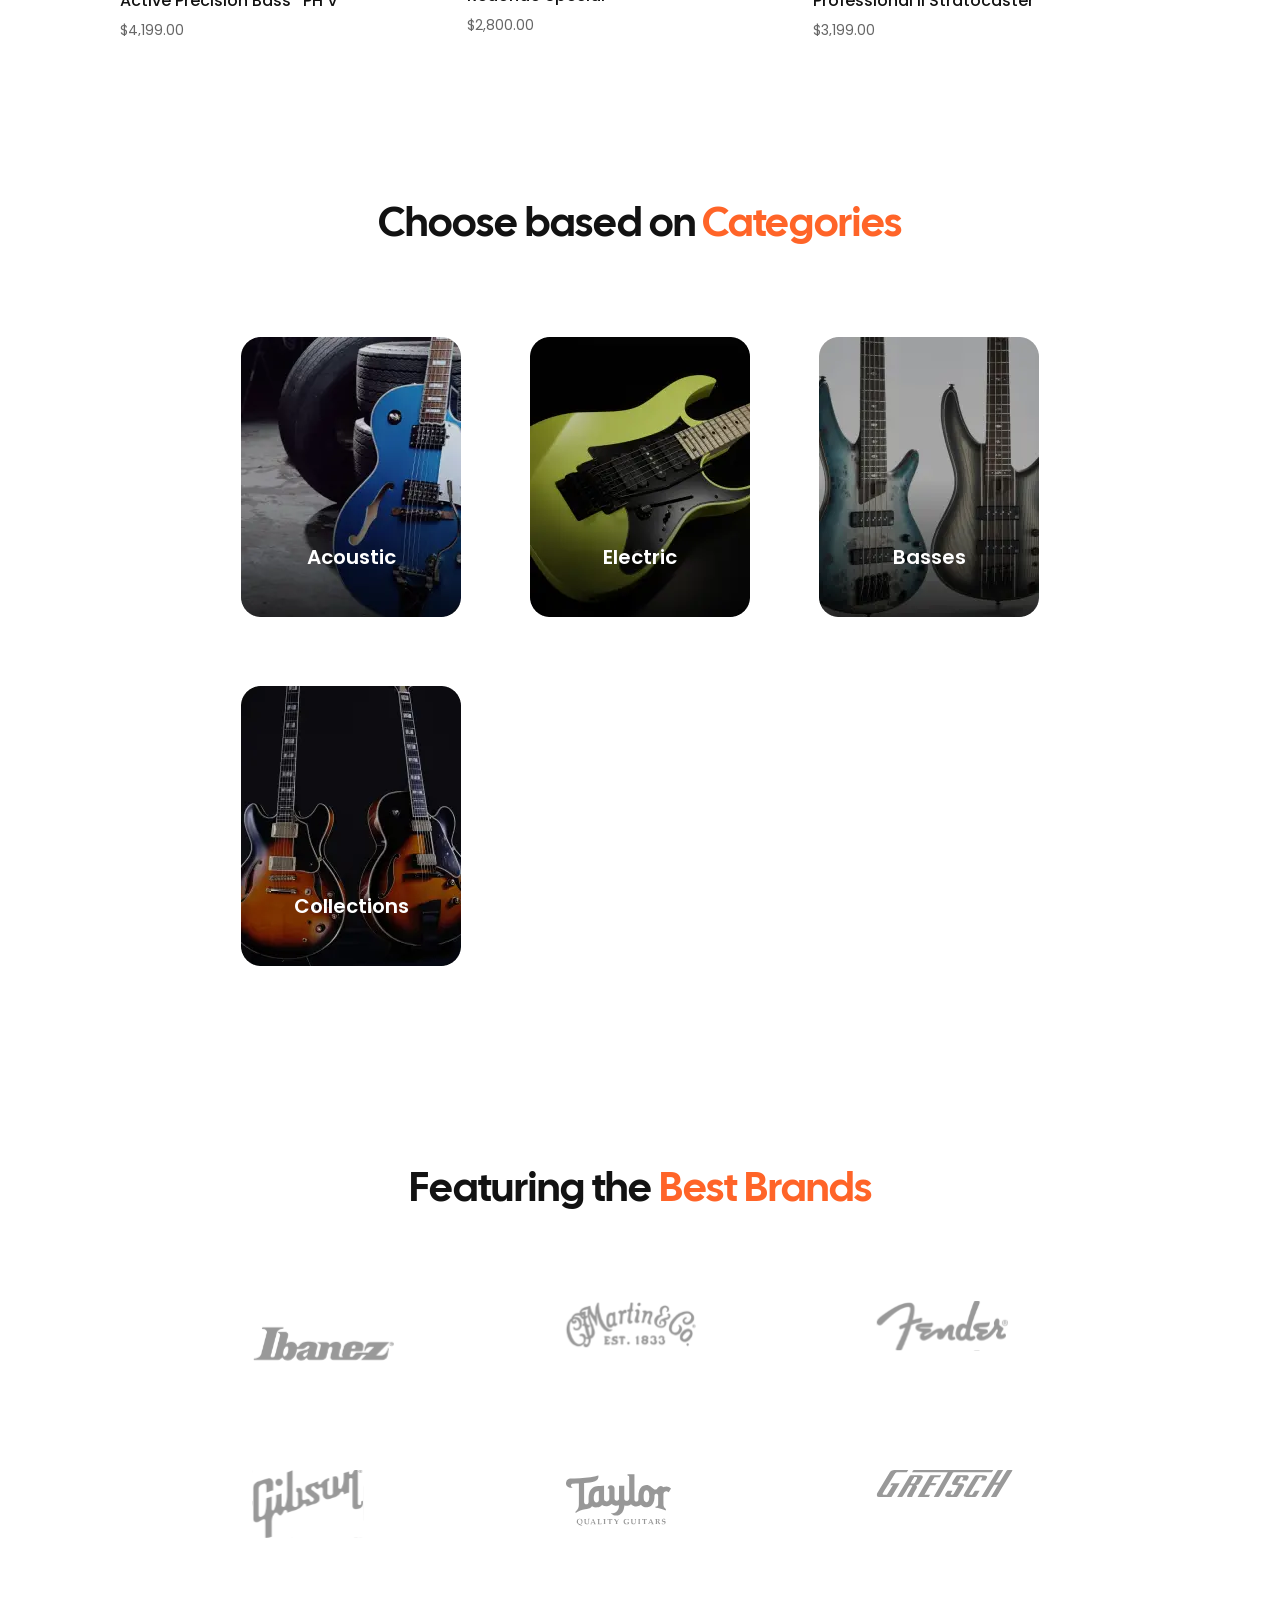
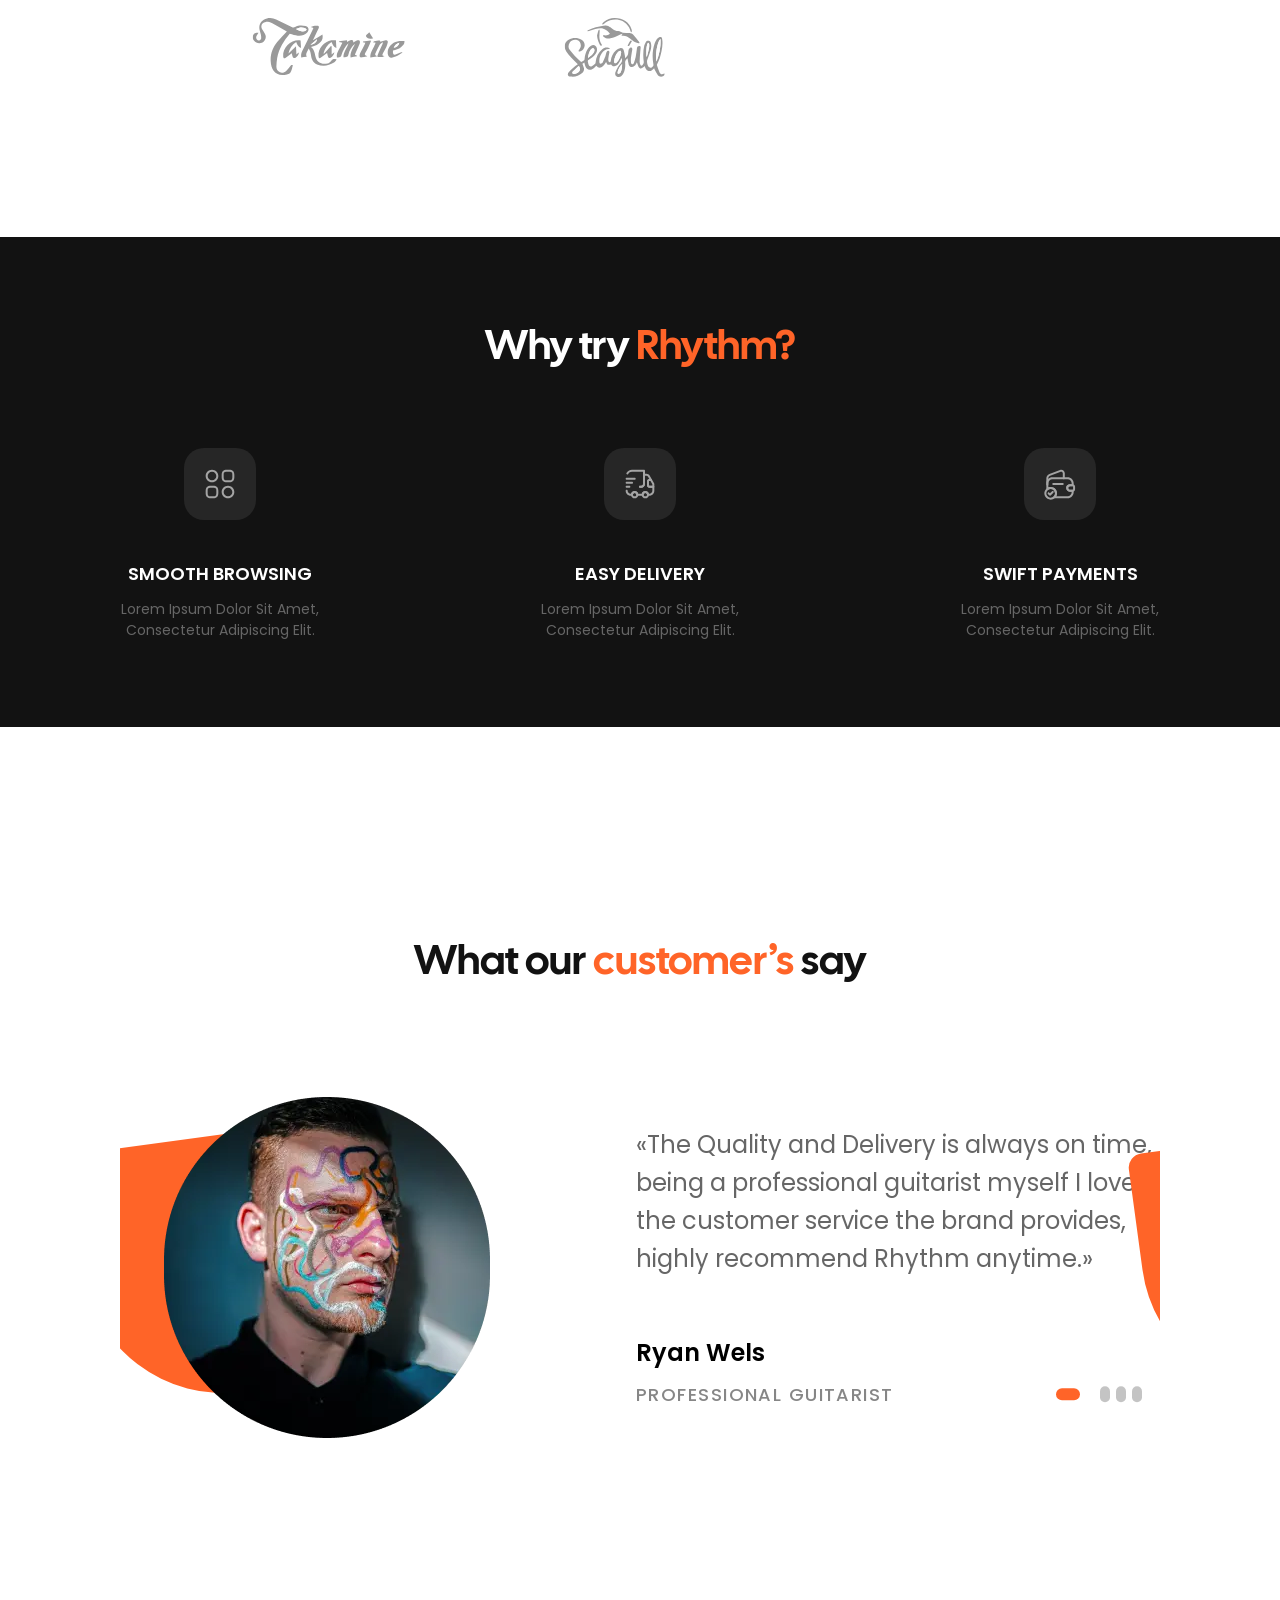
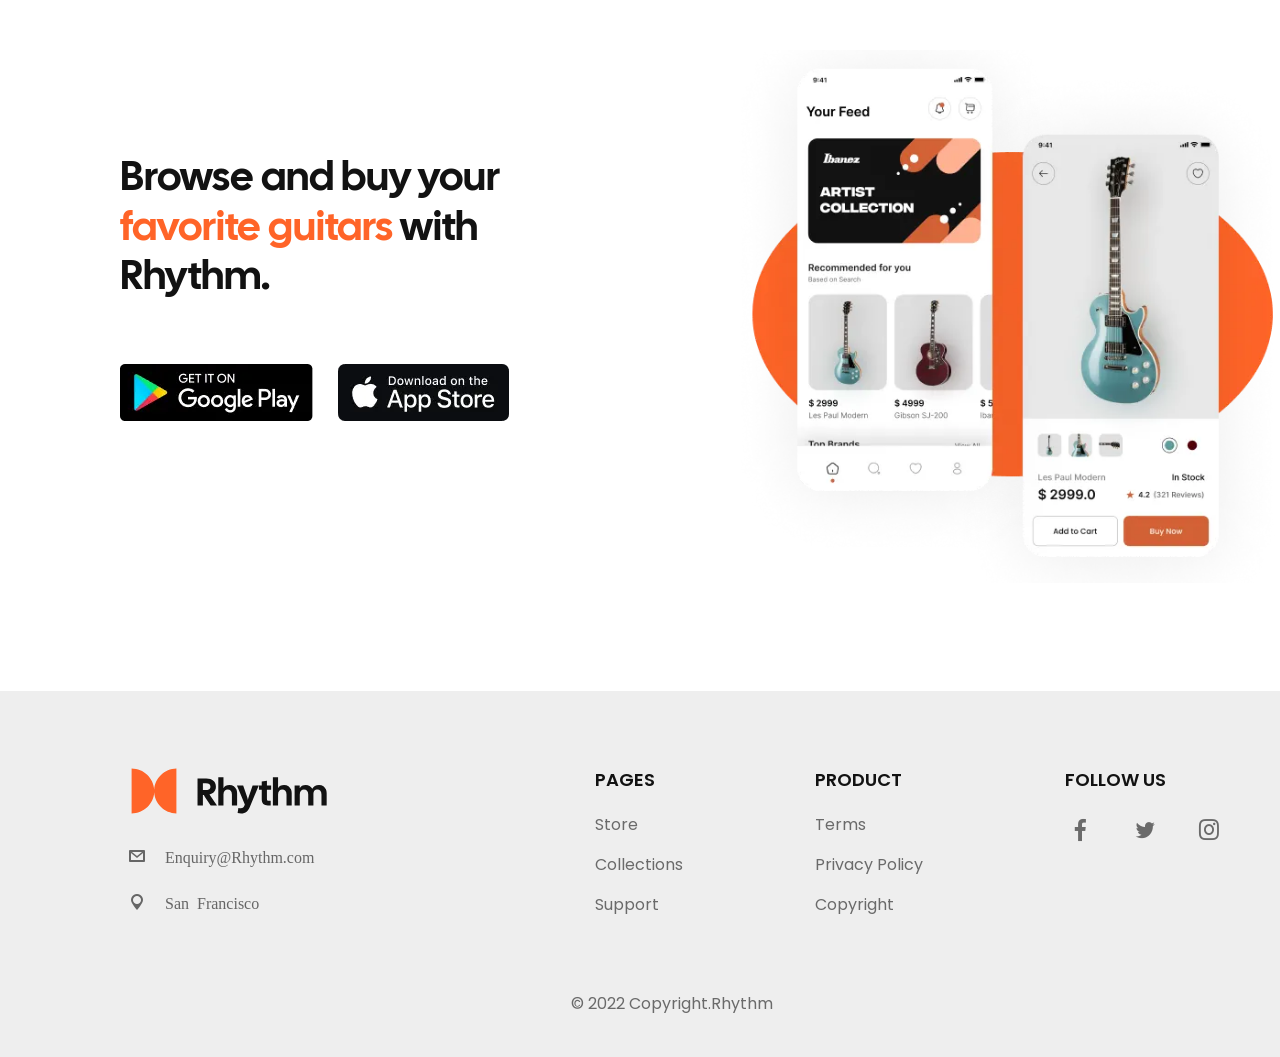
==== commit b76cdc71: "desktop version added" ====
--- a/docs/index.html
+++ b/docs/index.html
@@ -6,7 +6,7 @@
 	<meta charset="UTF-8">
 	<meta name="format-detection" content="telephone=no">
 	<!-- <style>body{opacity: 0;}</style> -->
-	<link rel="stylesheet" href="css/style.min.css?_v=20220906205224">
+	<link rel="stylesheet" href="css/style.min.css?_v=20220907205302">
 	<!-- <link rel="shortcut icon" href="favicon.ico"> -->
 	<!-- <meta name="robots" content="noindex, nofollow"> -->
 	<meta name="viewport" content="width=device-width, initial-scale=1.0">
@@ -43,15 +43,15 @@
 							with Rhythm.
 						</p>
 						<div class="promo__inner">
-							<button type="button" class="button button__promo">
+							<button type="button" class="button">
 								Get the App
 							</button>
 
 							<div class="promo__buttons">
-								<button type="button" class="button__promo">
+								<button type="button" class="promo__btn">
 									<img src="img/general/grupLogo.svg" alt="Logo" />
 								</button>
-								<button type="button" class="button__promo">
+								<button type="button" class="promo__btn">
 									<img src="img/general/appleLogo.svg" alt="Logo" />
 								</button>
 							</div>
@@ -330,7 +330,7 @@
 							<div class="reviews__slide swiper-slide">
 								<div class="reviews__wrap">
 									<div class="reviews__img">
-										<picture><source srcset="img/categories/1.webp" type="image/webp"><img src="img/categories/1.png" alt="Avatar" /></picture>
+										<picture><source srcset="img/reviews/avatar.webp" type="image/webp"><img src="img/reviews/avatar.png" alt="Avatar" /></picture>
 									</div>
 									<div class="reviews__body">
 										<p class="reviews__text">
@@ -347,7 +347,7 @@
 							<div class="reviews__slide swiper-slide">
 								<div class="reviews__wrap">
 									<div class="reviews__img">
-										<picture><source srcset="img/categories/3.webp" type="image/webp"><img src="img/categories/3.png" alt="Avatar" /></picture>
+										<picture><source srcset="img/reviews/avatar.webp" type="image/webp"><img src="img/reviews/avatar.png" alt="Avatar" /></picture>
 									</div>
 									<div class="reviews__body">
 										<p class="reviews__text">
@@ -364,7 +364,7 @@
 							<div class="reviews__slide swiper-slide">
 								<div class="reviews__wrap">
 									<div class="reviews__img">
-										<picture><source srcset="img/categories/2.webp" type="image/webp"><img src="img/categories/2.png" alt="Avatar" /></picture>
+										<picture><source srcset="img/reviews/avatar.webp" type="image/webp"><img src="img/reviews/avatar.png" alt="Avatar" /></picture>
 									</div>
 									<div class="reviews__body">
 										<p class="reviews__text">
@@ -380,7 +380,6 @@
 							</div>
 						</div>
 						<div class="reviews__dotts dotts"></div>
-						<!-- <div class="reviews__pagination swiper-pagination"></div> -->
 					</div>
 				</div>
 			</section>
@@ -394,7 +393,7 @@
 						</h2>
 						<div class="buy__inner">
 							<a href="" class="buy__link"><picture><source srcset="img/buy/storegoogle.webp" type="image/webp"><img src="img/buy/storegoogle.png" alt="Google pay" /></picture></a>
-							<a href="" class="buy__link"><picture><source srcset="img/buy/storegoogle.webp" type="image/webp"><img src="img/buy/storegoogle.png" alt="Apple Store" /></picture></a>
+							<a href="" class="buy__link"><picture><source srcset="img/buy/appstore.webp" type="image/webp"><img src="img/buy/appstore.png" alt="Apple Store" /></picture></a>
 						</div>
 					</div>
 					<div class="buy__decor"></div>
@@ -409,7 +408,7 @@
 					<a href="" class="footer__link icon-pin">San Francisco</a>
 				</div>
 				<div class="footer__body">
-					<div data-spollers="767.98" class="footer__spollers spollers">
+					<div data-spollers="767.98" class="footer__spollers footer__spollers--page spollers">
 						<div class="spollers__item">
 							<button type="button" data-spoller class="spollers__title">Pages</button>
 							<div class="spollers__body">
@@ -421,7 +420,7 @@
 							</div>
 						</div>
 					</div>
-					<div data-spollers="767.98" class="footer__spollers spollers">
+					<div data-spollers="767.98" class="footer__spollers footer__spollers--product spollers">
 						<div class="spollers__item">
 							<button type="button" data-spoller class="spollers__title">Product</button>
 							<div class="spollers__body">
@@ -433,14 +432,14 @@
 							</div>
 						</div>
 					</div>
-					<div data-spollers="767.98" class="footer__spollers spollers">
+					<div data-spollers="767.98" class="footer__spollers footer__spollers--social spollers">
 						<div class="spollers__item">
 							<button type="button" data-spoller class="spollers__title">Follow&nbsp;us</button>
 							<div class="spollers__body">
-								<ul class="spollers__list">
+								<ul class="spollers__list social">
 									<li class="spollers__item"><a href="" class="spollers__link icon-facebook"></a></li>
-									<li class="spollers__item"><a href="" class="spollers__link icon-instagram"></a></li>
 									<li class="spollers__item"><a href="" class="spollers__link icon-twitter"></a></li>
+									<li class="spollers__item"><a href="" class="spollers__link icon-instagram "></a></li>
 								</ul>
 							</div>
 						</div>
@@ -462,7 +461,7 @@
 		</div>
 	</div>
 </div> -->
-	<script src="js/app.min.js?_v=20220906205224"></script>
+	<script src="js/app.min.js?_v=20220907205302"></script>
 </body>
 
 </html>
--- a/docs/css/style.min.css
+++ b/docs/css/style.min.css
@@ -1 +1 @@
-@charset "UTF-8";@font-face{font-family:CalSans;font-display:swap;src:url(../fonts/CalSans-SemiBold.woff2) format("woff2"),url(../fonts/CalSans-SemiBold.woff) format("woff");font-weight:600;font-style:normal}@font-face{font-family:icons;font-display:swap;src:url(../fonts/icons.woff2) format("woff2"),url(../fonts/icons.woff) format("woff");font-weight:400;font-style:normal}@font-face{font-family:Poppins;font-display:swap;src:url(../fonts/Poppins-Medium.woff2) format("woff2"),url(../fonts/Poppins-Medium.woff) format("woff");font-weight:500;font-style:normal}@font-face{font-family:Poppins;font-display:swap;src:url(../fonts/Poppins-SemiBold.woff2) format("woff2"),url(../fonts/Poppins-SemiBold.woff) format("woff");font-weight:600;font-style:normal}@font-face{font-family:Poppins;font-display:swap;src:url(../fonts/Poppins-Regular.woff2) format("woff2"),url(../fonts/Poppins-Regular.woff) format("woff");font-weight:400;font-style:normal}[class*=_icon-]:before{font-family:icons;font-style:normal;font-weight:400;font-variant:normal;text-transform:none;line-height:1;-webkit-font-smoothing:antialiased;-moz-osx-font-smoothing:grayscale}[class*=_icon-]:before{display:block}.icon-envelope:before{content:"\e907"}.icon-pin:before{content:"\e908"}.icon-apple:before{content:"\e900"}.icon-facebook:before{content:"\e901"}.icon-grup:before{content:"\e902"}.icon-icon1:before{content:"\e903"}.icon-icon2:before{content:"\e904"}.icon-icon3:before{content:"\e905"}.icon-instagram:before{content:"\e906"}.icon-twitter:before{content:"\e909"}*{padding:0;margin:0;border:0}*,:after,:before{-webkit-box-sizing:border-box;box-sizing:border-box}body,html{height:100%;min-width:320px}body{color:#121212;line-height:1;font-family:Poppins;font-size:.875rem;-ms-text-size-adjust:100%;-moz-text-size-adjust:100%;-webkit-text-size-adjust:100%;-webkit-font-smoothing:antialiased;-moz-osx-font-smoothing:grayscale}button,input,textarea{font-family:Poppins;font-size:inherit}button{cursor:pointer;color:inherit;background-color:inherit}a{color:inherit}a:link,a:visited{text-decoration:none}a:hover{text-decoration:none}ul li{list-style:none}img{vertical-align:top}h1,h2,h3,h4,h5,h6{font-weight:inherit;font-size:inherit}.lock body{overflow:hidden;-ms-touch-action:none;touch-action:none}.wrapper{min-height:100%;display:-webkit-box;display:-ms-flexbox;display:flex;-webkit-box-orient:vertical;-webkit-box-direction:normal;-ms-flex-direction:column;flex-direction:column;overflow:hidden}.wrapper>main{-webkit-box-flex:1;-ms-flex:1 1 auto;flex:1 1 auto}.wrapper>*{min-width:0}[class*=__container]{max-width:75rem;-webkit-box-sizing:content-box;box-sizing:content-box;margin:0 auto;padding:0 7.5rem}.button{display:-webkit-box;display:-ms-flexbox;display:flex;padding:1.125rem 3rem;font-weight:600;font-size:1rem;line-height:1.5;color:#fff;background-color:#ff6428;border-radius:2.5rem;-webkit-transition:all .5s ease 0s;-o-transition:all .5s ease 0s;transition:all .5s ease 0s;border:1px solid transparent}.button._fw{width:100%}.spollers{display:-ms-grid;display:grid;gap:15px}.spollers__item{font-size:1.25rem}.spollers__title{width:100%;cursor:default;text-align:left;border:1px solid #eee;padding:.625rem .9375rem;border-radius:.3125rem;position:relative}._spoller-init .spollers__title{cursor:pointer}._spoller-init .spollers__title::after,._spoller-init .spollers__title::before{content:"";position:absolute;right:10px;top:50%;background-color:#000;height:2px;width:15px;-webkit-transition:-webkit-transform .5s ease 0s;transition:-webkit-transform .5s ease 0s;-o-transition:transform .5s ease 0s;transition:transform .5s ease 0s;transition:transform .5s ease 0s,-webkit-transform .5s ease 0s}._spoller-init .spollers__title::before{-webkit-transform:translate(-75%,-50%) rotate(40deg);-ms-transform:translate(-75%,-50%) rotate(40deg);transform:translate(-75%,-50%) rotate(40deg)}._spoller-init .spollers__title::after{-webkit-transform:translate(0,-50%) rotate(-40deg);-ms-transform:translate(0,-50%) rotate(-40deg);transform:translate(0,-50%) rotate(-40deg)}._spoller-init .spollers__title._spoller-active::before{-webkit-transform:translateX(-75%) rotate(-40deg);-ms-transform:translateX(-75%) rotate(-40deg);transform:translateX(-75%) rotate(-40deg)}._spoller-init .spollers__title._spoller-active::after{-webkit-transform:rotate(40deg);-ms-transform:rotate(40deg);transform:rotate(40deg)}.spollers__body{padding:1.25rem;border-radius:.3125rem;border:1px solid #eee}[class*=-ibg]{position:relative}[class*=-ibg] img{position:absolute;width:100%;height:100%;top:0;left:0;-o-object-fit:cover;object-fit:cover}[class*=-ibg--contain] img{-o-object-fit:contain;object-fit:contain}.product{background-color:#fff}.product:not(:last-child){margin-bottom:6rem}.product__header{display:-webkit-box;display:-ms-flexbox;display:flex;-webkit-box-pack:justify;-ms-flex-pack:justify;justify-content:space-between;-webkit-box-align:center;-ms-flex-align:center;align-items:center;font-size:1.25rem;line-height:1.5}.product__header:not(:last-child){margin-bottom:2rem}.product__title{font-weight:600;letter-spacing:.08em}.product__more{font-weight:500;color:#868686}.product-card{display:-ms-grid;display:grid;gap:2.5rem;width:364px;height:282px}.product-card__item-ibg{display:block;padding-bottom:52.1978021978%}.product-card__body{display:-ms-grid;display:grid;gap:.4375rem;text-align:left}.product-card__link-title{font-weight:500;font-size:16px;line-height:24px}.product-card__price{font-weight:400;line-height:1.5;color:#666}.dotts{position:absolute;bottom:3.75rem;right:-2.1875rem;display:-ms-grid;display:grid;grid-auto-flow:column;-webkit-box-pack:center;-ms-flex-pack:center;justify-content:center;-webkit-box-align:center;-ms-flex-align:center;align-items:center;-webkit-transform:translate(0,10%);-ms-transform:translate(0,10%);transform:translate(0,10%);margin:0 auto;height:1.375rem}.dotts .swiper-pagination-bullet{margin:0 .5rem;cursor:pointer;position:relative;-webkit-transition:all .3s ease 0s;-o-transition:all .3s ease 0s;transition:all .3s ease 0s}.dotts .swiper-pagination-bullet::after{content:"";position:absolute;height:1rem;width:.625rem;top:50%;-webkit-transform:translate(0,-50%);-ms-transform:translate(0,-50%);transform:translate(0,-50%);background-color:#c4c4c4;border-radius:20px}.dotts .swiper-pagination-bullet-active{width:1.5rem;height:.75rem;margin:0 .75rem}.dotts .swiper-pagination-bullet-active::after{background-color:#ff6428;width:1.5rem;height:.75rem}.header{background-color:#fff}.header__container{min-height:9.625rem;display:-webkit-box;display:-ms-flexbox;display:flex;-webkit-box-orient:horizontal;-webkit-box-direction:normal;-ms-flex-flow:row nowrap;flex-flow:row nowrap;-webkit-box-align:center;-ms-flex-align:center;align-items:center;-webkit-box-pack:start;-ms-flex-pack:start;justify-content:flex-start}@supports (gap:clamp(1.5625rem ,-0.4017857143rem + 9.8214285714vw ,8.4375rem)){.header__container{gap:clamp(1.5625rem ,-.4017857143rem + 9.8214285714vw ,8.4375rem)}}@supports not (gap:clamp(1.5625rem ,-0.4017857143rem + 9.8214285714vw ,8.4375rem)){.header__container{gap:calc(1.5625rem + 6.875 * (100vw - 20rem)/ 70)}}.header__logo{width:7.6875rem;height:1.8125rem;display:block}.menu__list{display:-webkit-box;display:-ms-flexbox;display:flex;-webkit-box-orient:horizontal;-webkit-box-direction:normal;-ms-flex-flow:row wrap;flex-flow:row wrap;gap:3.5rem;max-width:309px}.menu__link{font-weight:500;font-size:1rem;line-height:1.5;color:rgba(18,18,18,.4);-webkit-transition:all .3s ease 0s;-o-transition:all .3s ease 0s;transition:all .3s ease 0s}.icon-menu{display:none}.promo{background-color:#fff}.promo__container{position:relative;display:-ms-grid;display:grid;-ms-grid-columns:1fr 1fr;grid-template-columns:1fr 1fr}@supports (padding-top:clamp(2.5rem ,1.7857142857rem + 3.5714285714vw ,5rem)){.promo__container{padding-top:clamp(2.5rem ,1.7857142857rem + 3.5714285714vw ,5rem)}}@supports not (padding-top:clamp(2.5rem ,1.7857142857rem + 3.5714285714vw ,5rem)){.promo__container{padding-top:calc(2.5rem + 2.5 * (100vw - 20rem)/ 70)}}@supports (padding-bottom:clamp(5rem ,3.9285714286rem + 5.3571428571vw ,8.75rem)){.promo__container{padding-bottom:clamp(5rem ,3.9285714286rem + 5.3571428571vw ,8.75rem)}}@supports not (padding-bottom:clamp(5rem ,3.9285714286rem + 5.3571428571vw ,8.75rem)){.promo__container{padding-bottom:calc(5rem + 3.75 * (100vw - 20rem)/ 70)}}.promo__decor{position:absolute;top:-9.625rem;right:0;z-index:1}.promo__decor::after{content:"";display:block;z-index:2;border-radius:50%;position:absolute;bottom:-2.5rem;left:50%;width:5rem;height:5rem;background-color:#fff;background:url(../img/general/logo2.svg) center/cover no-repeat}.promo__decor img{width:100%;height:auto}.promo__body{max-width:29.3125rem}.promo__title{font-family:CalSans;font-weight:600;line-height:1.1964285714}@supports (font-size:clamp(1.5rem ,0.9285714286rem + 2.8571428571vw ,3.5rem)){.promo__title{font-size:clamp(1.5rem ,.9285714286rem + 2.8571428571vw ,3.5rem)}}@supports not (font-size:clamp(1.5rem ,0.9285714286rem + 2.8571428571vw ,3.5rem)){.promo__title{font-size:calc(1.5rem + 2 * (100vw - 20rem)/ 70)}}.promo__title--color{color:#ff6428}.promo__text{color:#666;font-weight:500;line-height:1.5;font-size:1rem;margin-top:1rem}.promo__text:not(:last-child){margin-bottom:2.0625rem}.promo__buttons{display:-webkit-box;display:-ms-flexbox;display:flex;-webkit-box-align:center;-ms-flex-align:center;align-items:center;gap:1.75rem}.promo__inner{display:-webkit-box;display:-ms-flexbox;display:flex;gap:2.5rem}.store{background-color:#fff}.store__container{text-align:center}@supports (padding-top:clamp(2.5rem ,1.7857142857rem + 3.5714285714vw ,5rem)){.store__container{padding-top:clamp(2.5rem ,1.7857142857rem + 3.5714285714vw ,5rem)}}@supports not (padding-top:clamp(2.5rem ,1.7857142857rem + 3.5714285714vw ,5rem)){.store__container{padding-top:calc(2.5rem + 2.5 * (100vw - 20rem)/ 70)}}@supports (padding-bottom:clamp(2.5rem ,1.7857142857rem + 3.5714285714vw ,5rem)){.store__container{padding-bottom:clamp(2.5rem ,1.7857142857rem + 3.5714285714vw ,5rem)}}@supports not (padding-bottom:clamp(2.5rem ,1.7857142857rem + 3.5714285714vw ,5rem)){.store__container{padding-bottom:calc(2.5rem + 2.5 * (100vw - 20rem)/ 70)}}.store__title{font-family:CalSans;font-weight:600;line-height:1.2045454545}@supports (font-size:clamp(1.5rem ,1.1428571429rem + 1.7857142857vw ,2.75rem)){.store__title{font-size:clamp(1.5rem ,1.1428571429rem + 1.7857142857vw ,2.75rem)}}@supports not (font-size:clamp(1.5rem ,1.1428571429rem + 1.7857142857vw ,2.75rem)){.store__title{font-size:calc(1.5rem + 1.25 * (100vw - 20rem)/ 70)}}.store__title--color{color:#ff6428}.store__title:not(:last-child){margin-bottom:5.375rem}.categories{background-color:#fff}@supports (padding-top:clamp(2.5rem ,1.4285714286rem + 5.3571428571vw ,6.25rem)){.categories__container{padding-top:clamp(2.5rem ,1.4285714286rem + 5.3571428571vw ,6.25rem)}}@supports not (padding-top:clamp(2.5rem ,1.4285714286rem + 5.3571428571vw ,6.25rem)){.categories__container{padding-top:calc(2.5rem + 3.75 * (100vw - 20rem)/ 70)}}@supports (padding-bottom:clamp(2.5rem ,1.25rem + 6.25vw ,6.875rem)){.categories__container{padding-bottom:clamp(2.5rem ,1.25rem + 6.25vw ,6.875rem)}}@supports not (padding-bottom:clamp(2.5rem ,1.25rem + 6.25vw ,6.875rem)){.categories__container{padding-bottom:calc(2.5rem + 4.375 * (100vw - 20rem)/ 70)}}.categories__title{text-align:center;font-family:CalSans;font-weight:600;line-height:1.2045454545}@supports (font-size:clamp(1.5rem ,1.1428571429rem + 1.7857142857vw ,2.75rem)){.categories__title{font-size:clamp(1.5rem ,1.1428571429rem + 1.7857142857vw ,2.75rem)}}@supports not (font-size:clamp(1.5rem ,1.1428571429rem + 1.7857142857vw ,2.75rem)){.categories__title{font-size:calc(1.5rem + 1.25 * (100vw - 20rem)/ 70)}}.categories__title--color{color:#ff6428}.categories__title:not(:last-child){margin-bottom:5.375rem}.categories__list{display:-ms-grid;display:grid;gap:4.3125rem;-webkit-box-pack:center;-ms-flex-pack:center;justify-content:center;grid-template-columns:repeat(auto-fill,220px)}.categories__item{position:relative}.categories__text{position:absolute;bottom:1.875rem;left:50%;-webkit-transform:translate(-50%,-50%);-ms-transform:translate(-50%,-50%);transform:translate(-50%,-50%);font-weight:600;line-height:1.5;font-size:1.25rem;text-align:center;color:#fff}.brands{background-color:#fff}@supports (padding-top:clamp(2.5rem ,1.25rem + 6.25vw ,6.875rem)){.brands__container{padding-top:clamp(2.5rem ,1.25rem + 6.25vw ,6.875rem)}}@supports not (padding-top:clamp(2.5rem ,1.25rem + 6.25vw ,6.875rem)){.brands__container{padding-top:calc(2.5rem + 4.375 * (100vw - 20rem)/ 70)}}@supports (padding-bottom:clamp(2.5rem ,0.0000000625rem + 12.5vw ,11.25rem)){.brands__container{padding-bottom:clamp(2.5rem ,.0000000625rem + 12.5vw ,11.25rem)}}@supports not (padding-bottom:clamp(2.5rem ,0.0000000625rem + 12.5vw ,11.25rem)){.brands__container{padding-bottom:calc(2.5rem + 8.75 * (100vw - 20rem)/ 70)}}.brands__title{text-align:center;font-family:CalSans;font-weight:600;line-height:1.2045454545}@supports (font-size:clamp(1.5rem ,1.1428571429rem + 1.7857142857vw ,2.75rem)){.brands__title{font-size:clamp(1.5rem ,1.1428571429rem + 1.7857142857vw ,2.75rem)}}@supports not (font-size:clamp(1.5rem ,1.1428571429rem + 1.7857142857vw ,2.75rem)){.brands__title{font-size:calc(1.5rem + 1.25 * (100vw - 20rem)/ 70)}}.brands__title--color{color:#ff6428}.brands__title:not(:last-child){margin-bottom:5.375rem}.brands__list{display:-ms-grid;display:grid;row-gap:5rem;-webkit-column-gap:10rem;-moz-column-gap:10rem;column-gap:10rem;-webkit-box-pack:center;-ms-flex-pack:center;justify-content:center;grid-template-columns:repeat(auto-fill,152px)}.about{color:#fff;background-color:#121212}@supports (padding-top:clamp(2.5rem ,1.5357142857rem + 4.8214285714vw ,5.875rem)){.about__container{padding-top:clamp(2.5rem ,1.5357142857rem + 4.8214285714vw ,5.875rem)}}@supports not (padding-top:clamp(2.5rem ,1.5357142857rem + 4.8214285714vw ,5.875rem)){.about__container{padding-top:calc(2.5rem + 3.375 * (100vw - 20rem)/ 70)}}@supports (padding-bottom:clamp(2.5rem ,1.5535714286rem + 4.7321428571vw ,5.8125rem)){.about__container{padding-bottom:clamp(2.5rem ,1.5535714286rem + 4.7321428571vw ,5.8125rem)}}@supports not (padding-bottom:clamp(2.5rem ,1.5535714286rem + 4.7321428571vw ,5.8125rem)){.about__container{padding-bottom:calc(2.5rem + 3.3125 * (100vw - 20rem)/ 70)}}.about__title{text-align:center;font-family:CalSans;font-weight:600;line-height:1.2045454545}@supports (font-size:clamp(1.5rem ,1.1428571429rem + 1.7857142857vw ,2.75rem)){.about__title{font-size:clamp(1.5rem ,1.1428571429rem + 1.7857142857vw ,2.75rem)}}@supports not (font-size:clamp(1.5rem ,1.1428571429rem + 1.7857142857vw ,2.75rem)){.about__title{font-size:calc(1.5rem + 1.25 * (100vw - 20rem)/ 70)}}.about__title--color{color:#ff6428}.about__title:not(:last-child){margin-bottom:4.6875rem}.about__list{display:-ms-grid;display:grid;-ms-grid-columns:(1fr)[3];grid-template-columns:repeat(3,1fr);gap:220px}.about__item{position:relative;display:-ms-grid;display:grid;-webkit-box-align:center;-ms-flex-align:center;align-items:center;justify-items:center;gap:.75rem;text-align:center;-webkit-transition:all .5s ease 0s;-o-transition:all .5s ease 0s;transition:all .5s ease 0s}.about__item::after,.about__item::before{content:"";display:block}.about__item::before{width:4.5rem;height:4.5rem;background-color:#262626;border-radius:1.25rem;margin-bottom:1.75rem}.about__item::after{position:absolute;top:2.25rem;left:50%;-webkit-transform:translate(-50%,-50%);-ms-transform:translate(-50%,-50%);transform:translate(-50%,-50%);width:2rem;height:2rem}.about__item--browsing::after{background:url(../img/general/icon1.svg) center/contain no-repeat}.about__item--delivery::after{background:url(../img/general/icon2.svg) center/contain no-repeat}.about__item--pay::after{background:url(../img/general/icon3.svg) center/contain no-repeat}.about__subtitle{font-weight:600;line-height:1.5;font-size:1.125rem;text-transform:uppercase}.about__text{font-weight:400;line-height:1.5;text-transform:capitalize;color:#666}.reviews{background-color:#fff}@supports (padding-top:clamp(2.5rem ,-1.0892857143rem + 17.9464285714vw ,15.0625rem)){.reviews__container{padding-top:clamp(2.5rem ,-1.0892857143rem + 17.9464285714vw ,15.0625rem)}}@supports not (padding-top:clamp(2.5rem ,-1.0892857143rem + 17.9464285714vw ,15.0625rem)){.reviews__container{padding-top:calc(2.5rem + 12.5625 * (100vw - 20rem)/ 70)}}@supports (padding-bottom:clamp(2.5rem ,-1.0714285714rem + 17.8571428571vw ,15rem)){.reviews__container{padding-bottom:clamp(2.5rem ,-1.0714285714rem + 17.8571428571vw ,15rem)}}@supports not (padding-bottom:clamp(2.5rem ,-1.0714285714rem + 17.8571428571vw ,15rem)){.reviews__container{padding-bottom:calc(2.5rem + 12.5 * (100vw - 20rem)/ 70)}}.reviews__title{text-align:center;font-family:CalSans;font-weight:600;line-height:1.2045454545}@supports (font-size:clamp(1.5rem ,1.1428571429rem + 1.7857142857vw ,2.75rem)){.reviews__title{font-size:clamp(1.5rem ,1.1428571429rem + 1.7857142857vw ,2.75rem)}}@supports not (font-size:clamp(1.5rem ,1.1428571429rem + 1.7857142857vw ,2.75rem)){.reviews__title{font-size:calc(1.5rem + 1.25 * (100vw - 20rem)/ 70)}}.reviews__title--color{color:#ff6428}.reviews__title:not(:last-child){margin-bottom:6.8125rem}.reviews__slider{position:relative}.reviews__wrap{display:-ms-grid;display:grid;gap:9.125rem;-ms-grid-columns:25.4375rem 32.75rem;grid-template-columns:25.4375rem 32.75rem;justify-items:center;-webkit-box-align:center;-ms-flex-align:center;align-items:center;-webkit-box-pack:end;-ms-flex-pack:end;justify-content:end}.reviews__img{-ms-grid-column-align:end;justify-self:end;position:relative}.reviews__img img{z-index:2;position:relative}.reviews__img::before{content:"";position:absolute;top:38px;left:-81px;z-index:1;display:block;width:17.8125rem;height:16.125rem;background-color:#ff6428;border-radius:40px 0 400px 400px;-webkit-transform:rotate(-7.72deg);-ms-transform:rotate(-7.72deg);transform:rotate(-7.72deg)}.reviews__body{font-size:1.5rem;line-height:1.5833333333}.reviews__text{font-weight:400;color:#666}.reviews__name{font-weight:600;color:#000;margin:3.5rem 0 .5rem 0}.reviews__profession{font-weight:500;line-height:1.6111111111;font-size:1.125rem;letter-spacing:.08em;color:#868686}.swiper{overflow:hidden}.swiper-wrapper{width:100%;height:100%;-webkit-box-sizing:content-box;box-sizing:content-box;display:-webkit-box;display:-ms-flexbox;display:flex;position:relative}.swiper-vertical .swiper-wrapper{-webkit-box-orient:vertical;-webkit-box-direction:normal;-ms-flex-direction:column;flex-direction:column}.swiper-autoheight .swiper-wrapper{-webkit-box-align:start;-ms-flex-align:start;align-items:flex-start}.swiper-initialized .swiper-slide{-ms-flex-negative:0;flex-shrink:0}.swiper-android .swiper-slide,.swiper-android .swiper-wrapper{-webkit-transform:translate3d(0,0,0);transform:translate3d(0,0,0)}.swiper-button-lock{display:none!important}@media (max-width:47.99875em){.icon-menu{display:block;position:relative;width:1.875rem;height:1.125rem;cursor:pointer;z-index:5}.icon-menu span,.icon-menu::after,.icon-menu::before{content:"";-webkit-transition:all .3s ease 0s;-o-transition:all .3s ease 0s;transition:all .3s ease 0s;right:0;position:absolute;width:100%;height:.125rem;background-color:#000}.icon-menu::before{top:0}.icon-menu::after{bottom:0}.icon-menu span{top:calc(50% - .0625rem)}.menu-open .icon-menu span{width:0}.menu-open .icon-menu::before{top:calc(50% - .0625rem);-webkit-transform:rotate(-45deg);-ms-transform:rotate(-45deg);transform:rotate(-45deg)}.menu-open .icon-menu::after{bottom:calc(50% - .0625rem);-webkit-transform:rotate(45deg);-ms-transform:rotate(45deg);transform:rotate(45deg)}}@media (any-hover:hover){.button:hover{color:#ff6428;background-color:#fff;border:1px solid #ff6428}.product-card__link-title:hover{color:#ff6428}.menu__link:hover{color:#ff6428}}+@charset "UTF-8";@font-face{font-family:CalSans;font-display:swap;src:url(../fonts/CalSans-SemiBold.woff2) format("woff2"),url(../fonts/CalSans-SemiBold.woff) format("woff");font-weight:600;font-style:normal}@font-face{font-family:icons;font-display:swap;src:url(../fonts/icons.woff2) format("woff2"),url(../fonts/icons.woff) format("woff");font-weight:400;font-style:normal}@font-face{font-family:Poppins;font-display:swap;src:url(../fonts/Poppins-Medium.woff2) format("woff2"),url(../fonts/Poppins-Medium.woff) format("woff");font-weight:500;font-style:normal}@font-face{font-family:Poppins;font-display:swap;src:url(../fonts/Poppins-SemiBold.woff2) format("woff2"),url(../fonts/Poppins-SemiBold.woff) format("woff");font-weight:600;font-style:normal}@font-face{font-family:Poppins;font-display:swap;src:url(../fonts/Poppins-Regular.woff2) format("woff2"),url(../fonts/Poppins-Regular.woff) format("woff");font-weight:400;font-style:normal}.footer__link,.social .spollers__link,[class*=_icon-]:before{font-family:icons;font-style:normal;font-weight:400;font-variant:normal;text-transform:none;line-height:1;-webkit-font-smoothing:antialiased;-moz-osx-font-smoothing:grayscale}[class*=_icon-]:before{display:block}.icon-envelope:before{content:"\e907"}.icon-pin:before{content:"\e908"}.icon-apple:before{content:"\e900"}.icon-facebook:before{content:"\e901"}.icon-grup:before{content:"\e902"}.icon-icon1:before{content:"\e903"}.icon-icon2:before{content:"\e904"}.icon-icon3:before{content:"\e905"}.icon-instagram:before{content:"\e906"}.icon-twitter:before{content:"\e909"}*{padding:0;margin:0;border:0}*,:after,:before{-webkit-box-sizing:border-box;box-sizing:border-box}body,html{height:100%;min-width:320px}body{color:#121212;line-height:1;font-family:Poppins;font-size:.875rem;-ms-text-size-adjust:100%;-moz-text-size-adjust:100%;-webkit-text-size-adjust:100%;-webkit-font-smoothing:antialiased;-moz-osx-font-smoothing:grayscale}button,input,textarea{font-family:Poppins;font-size:inherit}button{cursor:pointer;color:inherit;background-color:inherit}a{color:inherit}a:link,a:visited{text-decoration:none}a:hover{text-decoration:none}ul li{list-style:none}img{vertical-align:top}h1,h2,h3,h4,h5,h6{font-weight:inherit;font-size:inherit}.lock body{overflow:hidden;-ms-touch-action:none;touch-action:none}.wrapper{min-height:100%;display:-webkit-box;display:-ms-flexbox;display:flex;-webkit-box-orient:vertical;-webkit-box-direction:normal;-ms-flex-direction:column;flex-direction:column;overflow:hidden}.wrapper>main{-webkit-box-flex:1;-ms-flex:1 1 auto;flex:1 1 auto}.wrapper>*{min-width:0}[class*=__container]{max-width:75rem;-webkit-box-sizing:content-box;box-sizing:content-box;margin:0 auto;padding:0 7.5rem}.button{display:-webkit-box;display:-ms-flexbox;display:flex;padding:1.125rem 3rem;font-weight:600;font-size:1rem;line-height:1.5;color:#fff;background-color:#ff6428;border-radius:2.5rem;-webkit-transition:all .5s ease 0s;-o-transition:all .5s ease 0s;transition:all .5s ease 0s;border:1px solid transparent}.button._fw{width:100%}.spollers{display:-ms-grid;display:grid;gap:15px}.spollers__item{font-size:1.25rem}.spollers__title{width:100%;cursor:default;text-align:left;padding-bottom:1.25rem;position:relative}._spoller-init .spollers__title{cursor:pointer}._spoller-init .spollers__title::after,._spoller-init .spollers__title::before{content:"";position:absolute;right:10px;top:50%;background-color:#000;height:2px;width:15px;-webkit-transition:-webkit-transform .5s ease 0s;transition:-webkit-transform .5s ease 0s;-o-transition:transform .5s ease 0s;transition:transform .5s ease 0s;transition:transform .5s ease 0s,-webkit-transform .5s ease 0s}._spoller-init .spollers__title::before{-webkit-transform:translate(-75%,-50%) rotate(40deg);-ms-transform:translate(-75%,-50%) rotate(40deg);transform:translate(-75%,-50%) rotate(40deg)}._spoller-init .spollers__title::after{-webkit-transform:translate(0,-50%) rotate(-40deg);-ms-transform:translate(0,-50%) rotate(-40deg);transform:translate(0,-50%) rotate(-40deg)}._spoller-init .spollers__title._spoller-active::before{-webkit-transform:translateX(-75%) rotate(-40deg);-ms-transform:translateX(-75%) rotate(-40deg);transform:translateX(-75%) rotate(-40deg)}._spoller-init .spollers__title._spoller-active::after{-webkit-transform:rotate(40deg);-ms-transform:rotate(40deg);transform:rotate(40deg)}[class*=-ibg]{position:relative}[class*=-ibg] img{position:absolute;width:100%;height:100%;top:0;left:0;-o-object-fit:cover;object-fit:cover}[class*=-ibg--contain] img{-o-object-fit:contain;object-fit:contain}.product{background-color:#fff}.product:not(:last-child){margin-bottom:6rem}.product__header{display:-webkit-box;display:-ms-flexbox;display:flex;-webkit-box-pack:justify;-ms-flex-pack:justify;justify-content:space-between;-webkit-box-align:center;-ms-flex-align:center;align-items:center;font-size:1.25rem;line-height:1.5}.product__header:not(:last-child){margin-bottom:2rem}.product__title{font-weight:600;letter-spacing:.08em}.product__more{font-weight:500;color:#868686;-webkit-transition:all .8s ease 0s;-o-transition:all .8s ease 0s;transition:all .8s ease 0s}.product-card{display:-ms-grid;display:grid;gap:2.5rem;width:364px;height:282px}.product-card__item-ibg{display:block;padding-bottom:52.1978021978%}.product-card__body{display:-ms-grid;display:grid;gap:.4375rem;text-align:left}.product-card__link-title{font-weight:500;font-size:16px;line-height:24px}.product-card__price{font-weight:400;line-height:1.5;color:#666}.dotts{position:absolute;bottom:2.1875rem;right:1.25rem;display:-ms-grid;display:grid;grid-auto-flow:column;-webkit-box-pack:center;-ms-flex-pack:center;justify-content:center;-webkit-box-align:center;-ms-flex-align:center;align-items:center;-webkit-transform:translate(0,10%);-ms-transform:translate(0,10%);transform:translate(0,10%);margin:0 auto;height:1.375rem}.dotts .swiper-pagination-bullet{margin:0 .5rem;cursor:pointer;position:relative;-webkit-transition:all .3s ease 0s;-o-transition:all .3s ease 0s;transition:all .3s ease 0s}.dotts .swiper-pagination-bullet::after{content:"";position:absolute;height:1rem;width:.625rem;top:50%;-webkit-transform:translate(0,-50%);-ms-transform:translate(0,-50%);transform:translate(0,-50%);background-color:#c4c4c4;border-radius:20px}.dotts .swiper-pagination-bullet-active{width:1.5rem;height:.75rem;margin:0 .75rem}.dotts .swiper-pagination-bullet-active::after{background-color:#ff6428;width:1.5rem;height:.75rem}.header{background-color:#fff}.header__container{min-height:9.625rem;display:-webkit-box;display:-ms-flexbox;display:flex;-webkit-box-orient:horizontal;-webkit-box-direction:normal;-ms-flex-flow:row nowrap;flex-flow:row nowrap;-webkit-box-align:center;-ms-flex-align:center;align-items:center;-webkit-box-pack:start;-ms-flex-pack:start;justify-content:flex-start}@supports (gap:clamp(1.5625rem ,-0.4017857143rem + 9.8214285714vw ,8.4375rem)){.header__container{gap:clamp(1.5625rem ,-.4017857143rem + 9.8214285714vw ,8.4375rem)}}@supports not (gap:clamp(1.5625rem ,-0.4017857143rem + 9.8214285714vw ,8.4375rem)){.header__container{gap:calc(1.5625rem + 6.875 * (100vw - 20rem)/ 70)}}.header__logo{width:7.6875rem;height:1.8125rem;display:block}.menu__list{display:-webkit-box;display:-ms-flexbox;display:flex;-webkit-box-orient:horizontal;-webkit-box-direction:normal;-ms-flex-flow:row wrap;flex-flow:row wrap;gap:3.5rem;max-width:309px}.menu__link{font-weight:500;font-size:1rem;line-height:1.5;color:rgba(18,18,18,.4);-webkit-transition:all .8s ease 0s;-o-transition:all .8s ease 0s;transition:all .8s ease 0s}.icon-menu{display:none}.footer{background-color:#eee}.footer__container{display:-ms-grid;display:grid;-ms-grid-columns:13.75rem 1fr;grid-template-columns:13.75rem 1fr;justify-items:center;-webkit-column-gap:15.9375rem;-moz-column-gap:15.9375rem;column-gap:15.9375rem;justify-items:center}@supports (padding-top:clamp(2.5rem ,1.7857142857rem + 3.5714285714vw ,5rem)){.footer__container{padding-top:clamp(2.5rem ,1.7857142857rem + 3.5714285714vw ,5rem)}}@supports not (padding-top:clamp(2.5rem ,1.7857142857rem + 3.5714285714vw ,5rem)){.footer__container{padding-top:calc(2.5rem + 2.5 * (100vw - 20rem)/ 70)}}@supports (padding-bottom:clamp(1.25rem ,0.8392857143rem + 2.0535714286vw ,2.6875rem)){.footer__container{padding-bottom:clamp(1.25rem ,.8392857143rem + 2.0535714286vw ,2.6875rem)}}@supports not (padding-bottom:clamp(1.25rem ,0.8392857143rem + 2.0535714286vw ,2.6875rem)){.footer__container{padding-bottom:calc(1.25rem + 1.4375 * (100vw - 20rem)/ 70)}}.footer__column{display:-ms-grid;display:grid;gap:1.25rem;-ms-flex-line-pack:center;align-content:center}.footer__logo{display:block;margin-bottom:.5rem}.footer__logo img{width:12.625rem;height:3rem}.footer__link{display:-webkit-box;display:-ms-flexbox;display:flex;gap:1.25rem;font-weight:400;font-size:1rem;line-height:1.625;color:#666;-webkit-transition:all .8s ease 0s;-o-transition:all .8s ease 0s;transition:all .8s ease 0s}.footer__body{display:-ms-grid;display:grid;-ms-grid-columns:(1fr)[2] 160px;grid-template-columns:repeat(2,1fr) 160px;-ms-grid-column-align:start;justify-self:start}@supports (margin-right:clamp(1.25rem ,-0.6428571429rem + 9.4642857143vw ,7.875rem)){.footer__spollers--page{margin-right:clamp(1.25rem ,-.6428571429rem + 9.4642857143vw ,7.875rem)}}@supports not (margin-right:clamp(1.25rem ,-0.6428571429rem + 9.4642857143vw ,7.875rem)){.footer__spollers--page{margin-right:calc(1.25rem + 6.625 * (100vw - 20rem)/ 70)}}@supports (margin-right:clamp(1.25rem ,-1.2678571429rem + 12.5892857143vw ,10.0625rem)){.footer__spollers--product{margin-right:clamp(1.25rem ,-1.2678571429rem + 12.5892857143vw ,10.0625rem)}}@supports not (margin-right:clamp(1.25rem ,-1.2678571429rem + 12.5892857143vw ,10.0625rem)){.footer__spollers--product{margin-right:calc(1.25rem + 8.8125 * (100vw - 20rem)/ 70)}}.footer__copy{-ms-grid-column:1;-ms-grid-column-span:2;grid-column:1/3}@supports (padding-top:clamp(2.5rem ,1.7857142857rem + 3.5714285714vw ,5rem)){.footer__copy{padding-top:clamp(2.5rem ,1.7857142857rem + 3.5714285714vw ,5rem)}}@supports not (padding-top:clamp(2.5rem ,1.7857142857rem + 3.5714285714vw ,5rem)){.footer__copy{padding-top:calc(2.5rem + 2.5 * (100vw - 20rem)/ 70)}}.footer__text{font-weight:400;font-size:1rem;line-height:1.625;color:rgba(18,18,18,.6)}.spollers__item{min-width:6.8125rem}.spollers__title{font-weight:600;font-size:1.125rem;line-height:1.5;text-transform:uppercase}.spollers__list{display:-ms-grid;display:grid;gap:1rem}.spollers__link{font-family:Poppins;color:rgba(18,18,18,.6);font-weight:400;font-size:1rem;line-height:1.5;-webkit-transition:all .8s ease 0s;-o-transition:all .8s ease 0s;transition:all .8s ease 0s}.social{display:-webkit-box;display:-ms-flexbox;display:flex;-webkit-box-orient:horizontal;-webkit-box-direction:normal;-ms-flex-flow:row nowrap;flex-flow:row nowrap;gap:2rem}.social .spollers__item{min-width:2rem}.social .spollers__link::before{font-size:2.125rem}.promo{background-color:#fff}.promo__container{position:relative;display:-ms-grid;display:grid;-ms-grid-columns:1fr 1fr;grid-template-columns:1fr 1fr}@supports (padding-top:clamp(2.5rem ,1.7857142857rem + 3.5714285714vw ,5rem)){.promo__container{padding-top:clamp(2.5rem ,1.7857142857rem + 3.5714285714vw ,5rem)}}@supports not (padding-top:clamp(2.5rem ,1.7857142857rem + 3.5714285714vw ,5rem)){.promo__container{padding-top:calc(2.5rem + 2.5 * (100vw - 20rem)/ 70)}}@supports (padding-bottom:clamp(5rem ,3.9285714286rem + 5.3571428571vw ,8.75rem)){.promo__container{padding-bottom:clamp(5rem ,3.9285714286rem + 5.3571428571vw ,8.75rem)}}@supports not (padding-bottom:clamp(5rem ,3.9285714286rem + 5.3571428571vw ,8.75rem)){.promo__container{padding-bottom:calc(5rem + 3.75 * (100vw - 20rem)/ 70)}}.promo__decor{position:absolute;top:-9.625rem;right:0;z-index:1}.promo__decor::after{content:"";display:block;z-index:2;border-radius:50%;position:absolute;bottom:-2.5rem;left:50%;width:5rem;height:5rem;background-color:#fff;background:url(../img/general/logo2.svg) center/cover no-repeat}.promo__decor img{width:100%;height:auto}.promo__body{max-width:29.3125rem}.promo__title{font-family:CalSans;font-weight:600;line-height:1.1964285714}@supports (font-size:clamp(1.5rem ,0.9285714286rem + 2.8571428571vw ,3.5rem)){.promo__title{font-size:clamp(1.5rem ,.9285714286rem + 2.8571428571vw ,3.5rem)}}@supports not (font-size:clamp(1.5rem ,0.9285714286rem + 2.8571428571vw ,3.5rem)){.promo__title{font-size:calc(1.5rem + 2 * (100vw - 20rem)/ 70)}}.promo__title--color{color:#ff6428}.promo__text{color:#666;font-weight:500;line-height:1.5;font-size:1rem;margin-top:1rem}.promo__text:not(:last-child){margin-bottom:2.0625rem}.promo__buttons{display:-webkit-box;display:-ms-flexbox;display:flex;-webkit-box-align:center;-ms-flex-align:center;align-items:center;gap:1.75rem}.promo__inner{display:-webkit-box;display:-ms-flexbox;display:flex;gap:2.5rem}.store{background-color:#fff}.store__container{text-align:center}@supports (padding-top:clamp(2.5rem ,1.7857142857rem + 3.5714285714vw ,5rem)){.store__container{padding-top:clamp(2.5rem ,1.7857142857rem + 3.5714285714vw ,5rem)}}@supports not (padding-top:clamp(2.5rem ,1.7857142857rem + 3.5714285714vw ,5rem)){.store__container{padding-top:calc(2.5rem + 2.5 * (100vw - 20rem)/ 70)}}@supports (padding-bottom:clamp(2.5rem ,1.7857142857rem + 3.5714285714vw ,5rem)){.store__container{padding-bottom:clamp(2.5rem ,1.7857142857rem + 3.5714285714vw ,5rem)}}@supports not (padding-bottom:clamp(2.5rem ,1.7857142857rem + 3.5714285714vw ,5rem)){.store__container{padding-bottom:calc(2.5rem + 2.5 * (100vw - 20rem)/ 70)}}.store__title{font-family:CalSans;font-weight:600;line-height:1.2045454545}@supports (font-size:clamp(1.5rem ,1.1428571429rem + 1.7857142857vw ,2.75rem)){.store__title{font-size:clamp(1.5rem ,1.1428571429rem + 1.7857142857vw ,2.75rem)}}@supports not (font-size:clamp(1.5rem ,1.1428571429rem + 1.7857142857vw ,2.75rem)){.store__title{font-size:calc(1.5rem + 1.25 * (100vw - 20rem)/ 70)}}.store__title--color{color:#ff6428}.store__title:not(:last-child){margin-bottom:5.375rem}.categories{background-color:#fff}@supports (padding-top:clamp(2.5rem ,1.4285714286rem + 5.3571428571vw ,6.25rem)){.categories__container{padding-top:clamp(2.5rem ,1.4285714286rem + 5.3571428571vw ,6.25rem)}}@supports not (padding-top:clamp(2.5rem ,1.4285714286rem + 5.3571428571vw ,6.25rem)){.categories__container{padding-top:calc(2.5rem + 3.75 * (100vw - 20rem)/ 70)}}@supports (padding-bottom:clamp(2.5rem ,1.25rem + 6.25vw ,6.875rem)){.categories__container{padding-bottom:clamp(2.5rem ,1.25rem + 6.25vw ,6.875rem)}}@supports not (padding-bottom:clamp(2.5rem ,1.25rem + 6.25vw ,6.875rem)){.categories__container{padding-bottom:calc(2.5rem + 4.375 * (100vw - 20rem)/ 70)}}.categories__title{text-align:center;font-family:CalSans;font-weight:600;line-height:1.2045454545}@supports (font-size:clamp(1.5rem ,1.1428571429rem + 1.7857142857vw ,2.75rem)){.categories__title{font-size:clamp(1.5rem ,1.1428571429rem + 1.7857142857vw ,2.75rem)}}@supports not (font-size:clamp(1.5rem ,1.1428571429rem + 1.7857142857vw ,2.75rem)){.categories__title{font-size:calc(1.5rem + 1.25 * (100vw - 20rem)/ 70)}}.categories__title--color{color:#ff6428}.categories__title:not(:last-child){margin-bottom:5.375rem}.categories__list{display:-ms-grid;display:grid;gap:4.3125rem;-webkit-box-pack:center;-ms-flex-pack:center;justify-content:center;grid-template-columns:repeat(auto-fill,220px)}.categories__item{position:relative}.categories__text{position:absolute;bottom:1.875rem;left:50%;-webkit-transform:translate(-50%,-50%);-ms-transform:translate(-50%,-50%);transform:translate(-50%,-50%);font-weight:600;line-height:1.5;font-size:1.25rem;text-align:center;color:#fff;-webkit-transition:all .8s ease 0s;-o-transition:all .8s ease 0s;transition:all .8s ease 0s}.brands{background-color:#fff}@supports (padding-top:clamp(2.5rem ,1.25rem + 6.25vw ,6.875rem)){.brands__container{padding-top:clamp(2.5rem ,1.25rem + 6.25vw ,6.875rem)}}@supports not (padding-top:clamp(2.5rem ,1.25rem + 6.25vw ,6.875rem)){.brands__container{padding-top:calc(2.5rem + 4.375 * (100vw - 20rem)/ 70)}}@supports (padding-bottom:clamp(2.5rem ,0.0000000625rem + 12.5vw ,11.25rem)){.brands__container{padding-bottom:clamp(2.5rem ,.0000000625rem + 12.5vw ,11.25rem)}}@supports not (padding-bottom:clamp(2.5rem ,0.0000000625rem + 12.5vw ,11.25rem)){.brands__container{padding-bottom:calc(2.5rem + 8.75 * (100vw - 20rem)/ 70)}}.brands__title{text-align:center;font-family:CalSans;font-weight:600;line-height:1.2045454545}@supports (font-size:clamp(1.5rem ,1.1428571429rem + 1.7857142857vw ,2.75rem)){.brands__title{font-size:clamp(1.5rem ,1.1428571429rem + 1.7857142857vw ,2.75rem)}}@supports not (font-size:clamp(1.5rem ,1.1428571429rem + 1.7857142857vw ,2.75rem)){.brands__title{font-size:calc(1.5rem + 1.25 * (100vw - 20rem)/ 70)}}.brands__title--color{color:#ff6428}.brands__title:not(:last-child){margin-bottom:5.375rem}.brands__list{display:-ms-grid;display:grid;row-gap:5rem;-webkit-column-gap:10rem;-moz-column-gap:10rem;column-gap:10rem;-webkit-box-pack:center;-ms-flex-pack:center;justify-content:center;grid-template-columns:repeat(auto-fill,152px)}.brands__img{-webkit-transition:all .8s ease 0s;-o-transition:all .8s ease 0s;transition:all .8s ease 0s}.about{color:#fff;background-color:#121212}@supports (padding-top:clamp(2.5rem ,1.5357142857rem + 4.8214285714vw ,5.875rem)){.about__container{padding-top:clamp(2.5rem ,1.5357142857rem + 4.8214285714vw ,5.875rem)}}@supports not (padding-top:clamp(2.5rem ,1.5357142857rem + 4.8214285714vw ,5.875rem)){.about__container{padding-top:calc(2.5rem + 3.375 * (100vw - 20rem)/ 70)}}@supports (padding-bottom:clamp(2.5rem ,1.5535714286rem + 4.7321428571vw ,5.8125rem)){.about__container{padding-bottom:clamp(2.5rem ,1.5535714286rem + 4.7321428571vw ,5.8125rem)}}@supports not (padding-bottom:clamp(2.5rem ,1.5535714286rem + 4.7321428571vw ,5.8125rem)){.about__container{padding-bottom:calc(2.5rem + 3.3125 * (100vw - 20rem)/ 70)}}.about__title{text-align:center;font-family:CalSans;font-weight:600;line-height:1.2045454545}@supports (font-size:clamp(1.5rem ,1.1428571429rem + 1.7857142857vw ,2.75rem)){.about__title{font-size:clamp(1.5rem ,1.1428571429rem + 1.7857142857vw ,2.75rem)}}@supports not (font-size:clamp(1.5rem ,1.1428571429rem + 1.7857142857vw ,2.75rem)){.about__title{font-size:calc(1.5rem + 1.25 * (100vw - 20rem)/ 70)}}.about__title--color{color:#ff6428}.about__title:not(:last-child){margin-bottom:4.6875rem}.about__list{display:-ms-grid;display:grid;-ms-grid-columns:(1fr)[3];grid-template-columns:repeat(3,1fr);gap:220px}.about__item{position:relative;display:-ms-grid;display:grid;-webkit-box-align:center;-ms-flex-align:center;align-items:center;justify-items:center;gap:.75rem;text-align:center;-webkit-transition:all .5s ease 0s;-o-transition:all .5s ease 0s;transition:all .5s ease 0s}.about__item::after,.about__item::before{content:"";display:block}.about__item::before{width:4.5rem;height:4.5rem;background-color:#262626;border-radius:1.25rem;margin-bottom:1.75rem}.about__item::after{position:absolute;top:2.25rem;left:50%;-webkit-transform:translate(-50%,-50%);-ms-transform:translate(-50%,-50%);transform:translate(-50%,-50%);width:2rem;height:2rem}.about__item--browsing::after{background:url(../img/general/icon1.svg) center/contain no-repeat}.about__item--delivery::after{background:url(../img/general/icon2.svg) center/contain no-repeat}.about__item--pay::after{background:url(../img/general/icon3.svg) center/contain no-repeat}.about__subtitle{font-weight:600;line-height:1.5;font-size:1.125rem;text-transform:uppercase;-webkit-transition:all .8s ease 0s;-o-transition:all .8s ease 0s;transition:all .8s ease 0s}.about__text{font-weight:400;line-height:1.5;text-transform:capitalize;color:#666}.reviews{background-color:#fff}@supports (padding-top:clamp(2.5rem ,-1.0892857143rem + 17.9464285714vw ,15.0625rem)){.reviews__container{padding-top:clamp(2.5rem ,-1.0892857143rem + 17.9464285714vw ,15.0625rem)}}@supports not (padding-top:clamp(2.5rem ,-1.0892857143rem + 17.9464285714vw ,15.0625rem)){.reviews__container{padding-top:calc(2.5rem + 12.5625 * (100vw - 20rem)/ 70)}}@supports (padding-bottom:clamp(2.5rem ,-1.0714285714rem + 17.8571428571vw ,15rem)){.reviews__container{padding-bottom:clamp(2.5rem ,-1.0714285714rem + 17.8571428571vw ,15rem)}}@supports not (padding-bottom:clamp(2.5rem ,-1.0714285714rem + 17.8571428571vw ,15rem)){.reviews__container{padding-bottom:calc(2.5rem + 12.5 * (100vw - 20rem)/ 70)}}.reviews__title{text-align:center;font-family:CalSans;font-weight:600;line-height:1.2045454545}@supports (font-size:clamp(1.5rem ,1.1428571429rem + 1.7857142857vw ,2.75rem)){.reviews__title{font-size:clamp(1.5rem ,1.1428571429rem + 1.7857142857vw ,2.75rem)}}@supports not (font-size:clamp(1.5rem ,1.1428571429rem + 1.7857142857vw ,2.75rem)){.reviews__title{font-size:calc(1.5rem + 1.25 * (100vw - 20rem)/ 70)}}.reviews__title--color{color:#ff6428}.reviews__title:not(:last-child){margin-bottom:6.8125rem}.reviews__slider{position:relative}.reviews__wrap{display:-ms-grid;display:grid;gap:9.125rem;-ms-grid-columns:25.4375rem 32.75rem;grid-template-columns:25.4375rem 32.75rem;justify-items:center;-webkit-box-align:center;-ms-flex-align:center;align-items:center;-webkit-box-pack:end;-ms-flex-pack:end;justify-content:end}.reviews__img{-ms-grid-column-align:end;justify-self:end;position:relative}.reviews__img img{z-index:2;position:relative}.reviews__img::before{content:"";position:absolute;top:38px;left:-81px;z-index:1;display:block;width:17.8125rem;height:16.125rem;background-color:#ff6428;border-radius:40px 0 400px 400px;-webkit-transform:rotate(-7.72deg);-ms-transform:rotate(-7.72deg);transform:rotate(-7.72deg)}.reviews__body{font-size:1.5rem;line-height:1.5833333333}.reviews__text{font-weight:400;color:#666}.reviews__name{font-weight:600;color:#000;margin:3.5rem 0 .5rem 0}.reviews__profession{font-weight:500;line-height:1.6111111111;font-size:1.125rem;letter-spacing:.08em;color:#868686}.buy{background-color:#fff}.buy__container{display:-ms-grid;display:grid;-ms-grid-columns:484px 1fr;grid-template-columns:484px 1fr;gap:7.5rem}@supports (padding-bottom:clamp(2.5rem ,1.0714285714rem + 7.1428571429vw ,7.5rem)){.buy__container{padding-bottom:clamp(2.5rem ,1.0714285714rem + 7.1428571429vw ,7.5rem)}}@supports not (padding-bottom:clamp(2.5rem ,1.0714285714rem + 7.1428571429vw ,7.5rem)){.buy__container{padding-bottom:calc(2.5rem + 5 * (100vw - 20rem)/ 70)}}.buy__title{font-family:CalSans;font-weight:600;line-height:1.2045454545}@supports (font-size:clamp(1.5rem ,1.1428571429rem + 1.7857142857vw ,2.75rem)){.buy__title{font-size:clamp(1.5rem ,1.1428571429rem + 1.7857142857vw ,2.75rem)}}@supports not (font-size:clamp(1.5rem ,1.1428571429rem + 1.7857142857vw ,2.75rem)){.buy__title{font-size:calc(1.5rem + 1.25 * (100vw - 20rem)/ 70)}}.buy__title--color{color:#ff6428}.buy__title:not(:last-child){margin-bottom:3.75rem}@supports (padding-top:clamp(2.5rem ,1.1428571429rem + 6.7857142857vw ,7.25rem)){.buy__body{padding-top:clamp(2.5rem ,1.1428571429rem + 6.7857142857vw ,7.25rem)}}@supports not (padding-top:clamp(2.5rem ,1.1428571429rem + 6.7857142857vw ,7.25rem)){.buy__body{padding-top:calc(2.5rem + 4.75 * (100vw - 20rem)/ 70)}}.buy__inner{display:-webkit-box;display:-ms-flexbox;display:flex;gap:1.5625rem}.buy__link{-webkit-transition:all .8s ease 0s;-o-transition:all .8s ease 0s;transition:all .8s ease 0s}.no-webp .buy__decor{background:url(../img/buy/bag.png) center/cover no-repeat}.buy__decor{width:35.5rem;height:33.3125rem}.swiper{overflow:hidden}.swiper-wrapper{width:100%;height:100%;-webkit-box-sizing:content-box;box-sizing:content-box;display:-webkit-box;display:-ms-flexbox;display:flex;position:relative}.swiper-vertical .swiper-wrapper{-webkit-box-orient:vertical;-webkit-box-direction:normal;-ms-flex-direction:column;flex-direction:column}.swiper-autoheight .swiper-wrapper{-webkit-box-align:start;-ms-flex-align:start;align-items:flex-start}.swiper-initialized .swiper-slide{-ms-flex-negative:0;flex-shrink:0}.swiper-android .swiper-slide,.swiper-android .swiper-wrapper{-webkit-transform:translate3d(0,0,0);transform:translate3d(0,0,0)}.swiper-button-lock{display:none!important}@media (max-width:47.99875em){.icon-menu{display:block;position:relative;width:1.875rem;height:1.125rem;cursor:pointer;z-index:5}.icon-menu span,.icon-menu::after,.icon-menu::before{content:"";-webkit-transition:all .3s ease 0s;-o-transition:all .3s ease 0s;transition:all .3s ease 0s;right:0;position:absolute;width:100%;height:.125rem;background-color:#000}.icon-menu::before{top:0}.icon-menu::after{bottom:0}.icon-menu span{top:calc(50% - .0625rem)}.menu-open .icon-menu span{width:0}.menu-open .icon-menu::before{top:calc(50% - .0625rem);-webkit-transform:rotate(-45deg);-ms-transform:rotate(-45deg);transform:rotate(-45deg)}.menu-open .icon-menu::after{bottom:calc(50% - .0625rem);-webkit-transform:rotate(45deg);-ms-transform:rotate(45deg);transform:rotate(45deg)}}@media (any-hover:hover){.button:hover{color:#ff6428;background-color:#fff;border:1px solid #ff6428}.product__more:hover{color:#ff6428}.product-card__link-title:hover{color:#ff6428}.menu__link:hover{color:#ff6428}.footer__link:hover{color:#ff6428}.spollers__link:hover{color:#ff6428}.categories__text:hover{color:#ff6428}.brands__img:hover{-webkit-transform:scale(1.2);-ms-transform:scale(1.2);transform:scale(1.2)}.about__subtitle:hover{color:#ff6428}.buy__link:hover{-webkit-transform:scale(1.1);-ms-transform:scale(1.1);transform:scale(1.1)}}.webp .buy__decor{background:url(../img/buy/bag.webp) center/cover no-repeat}
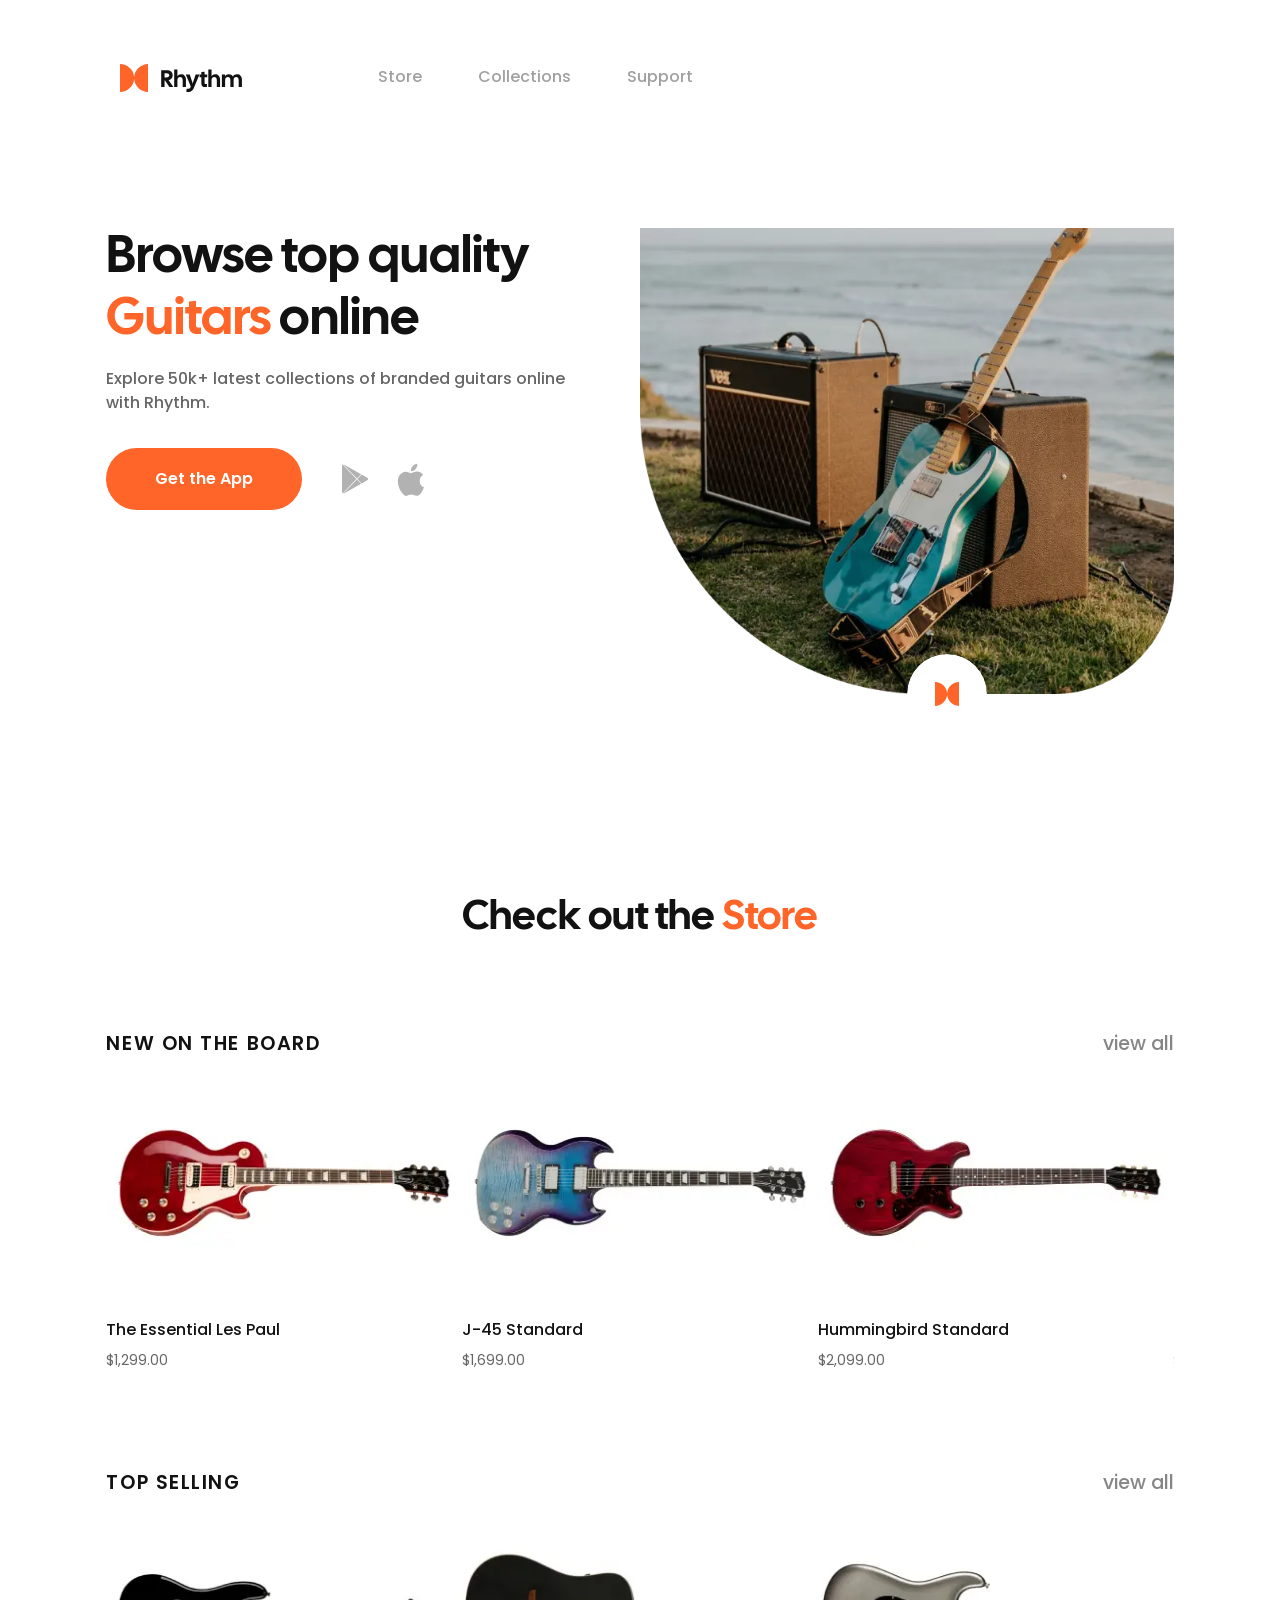
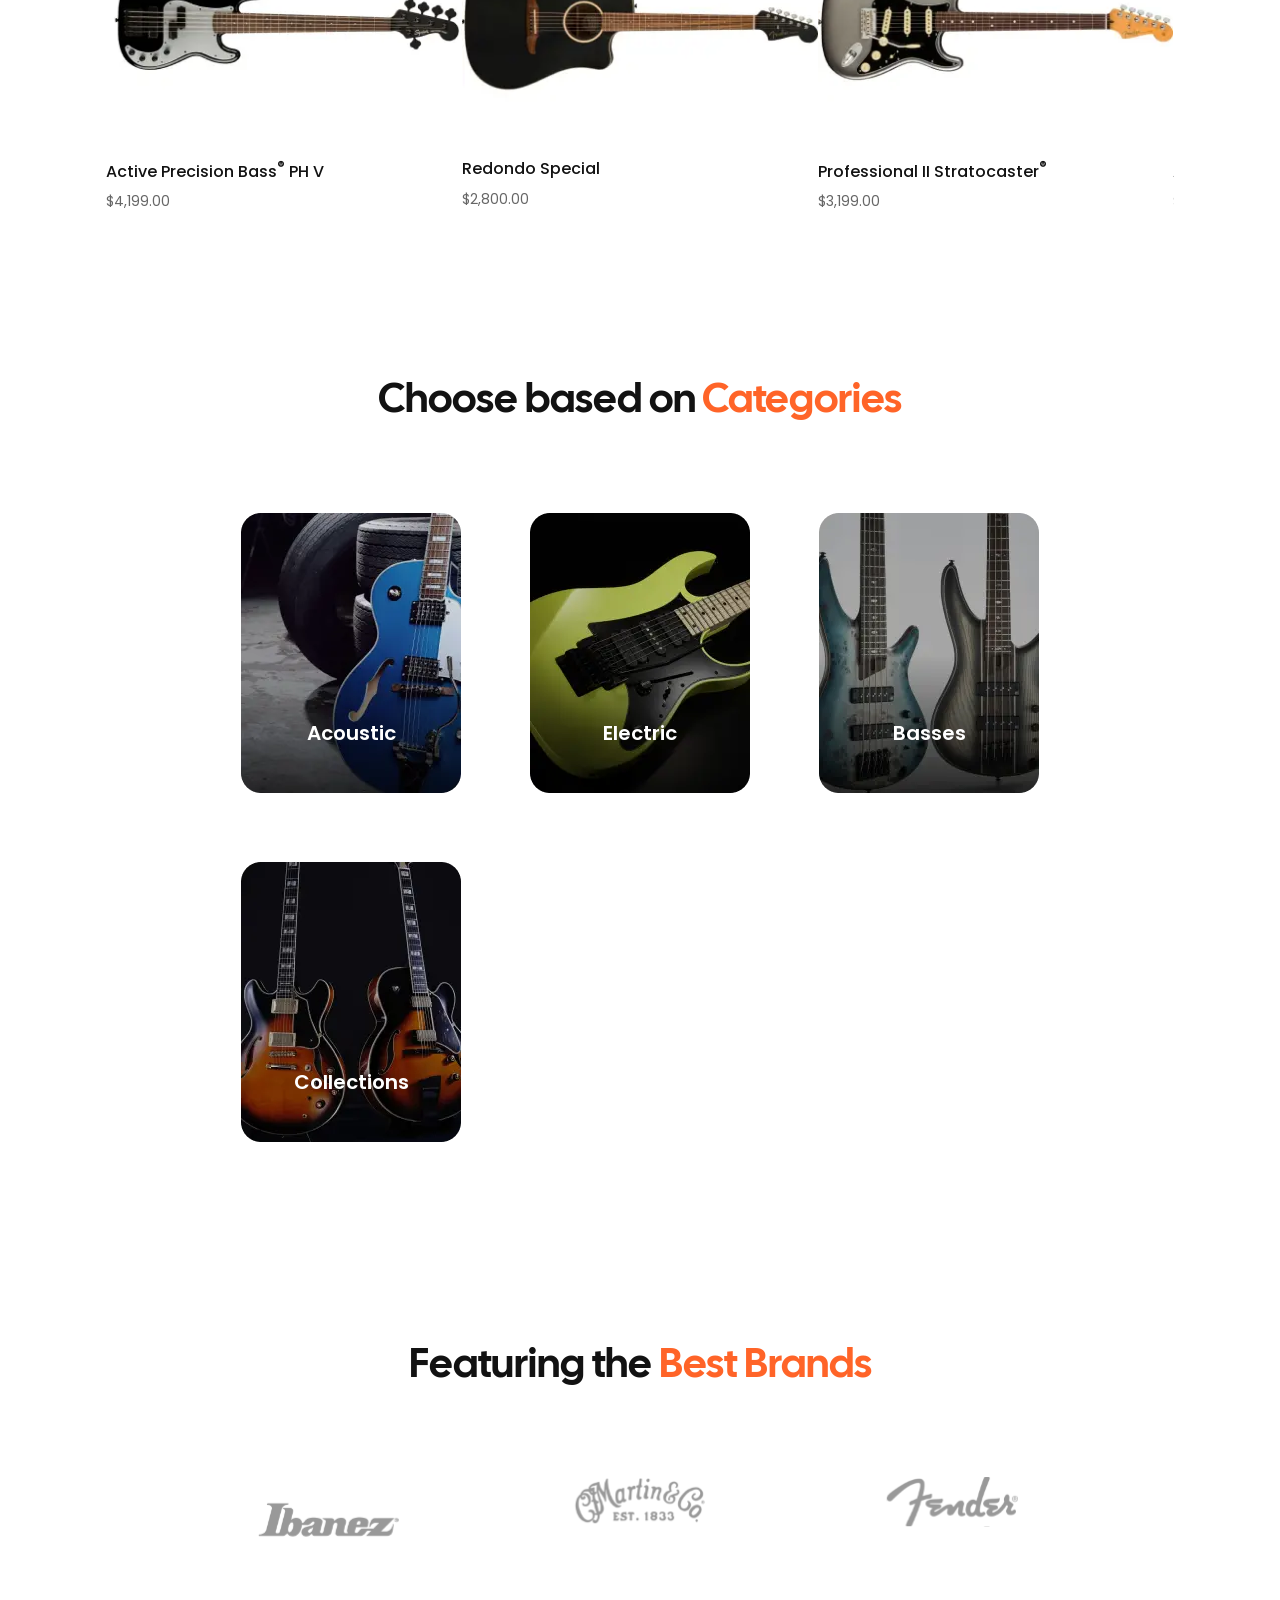
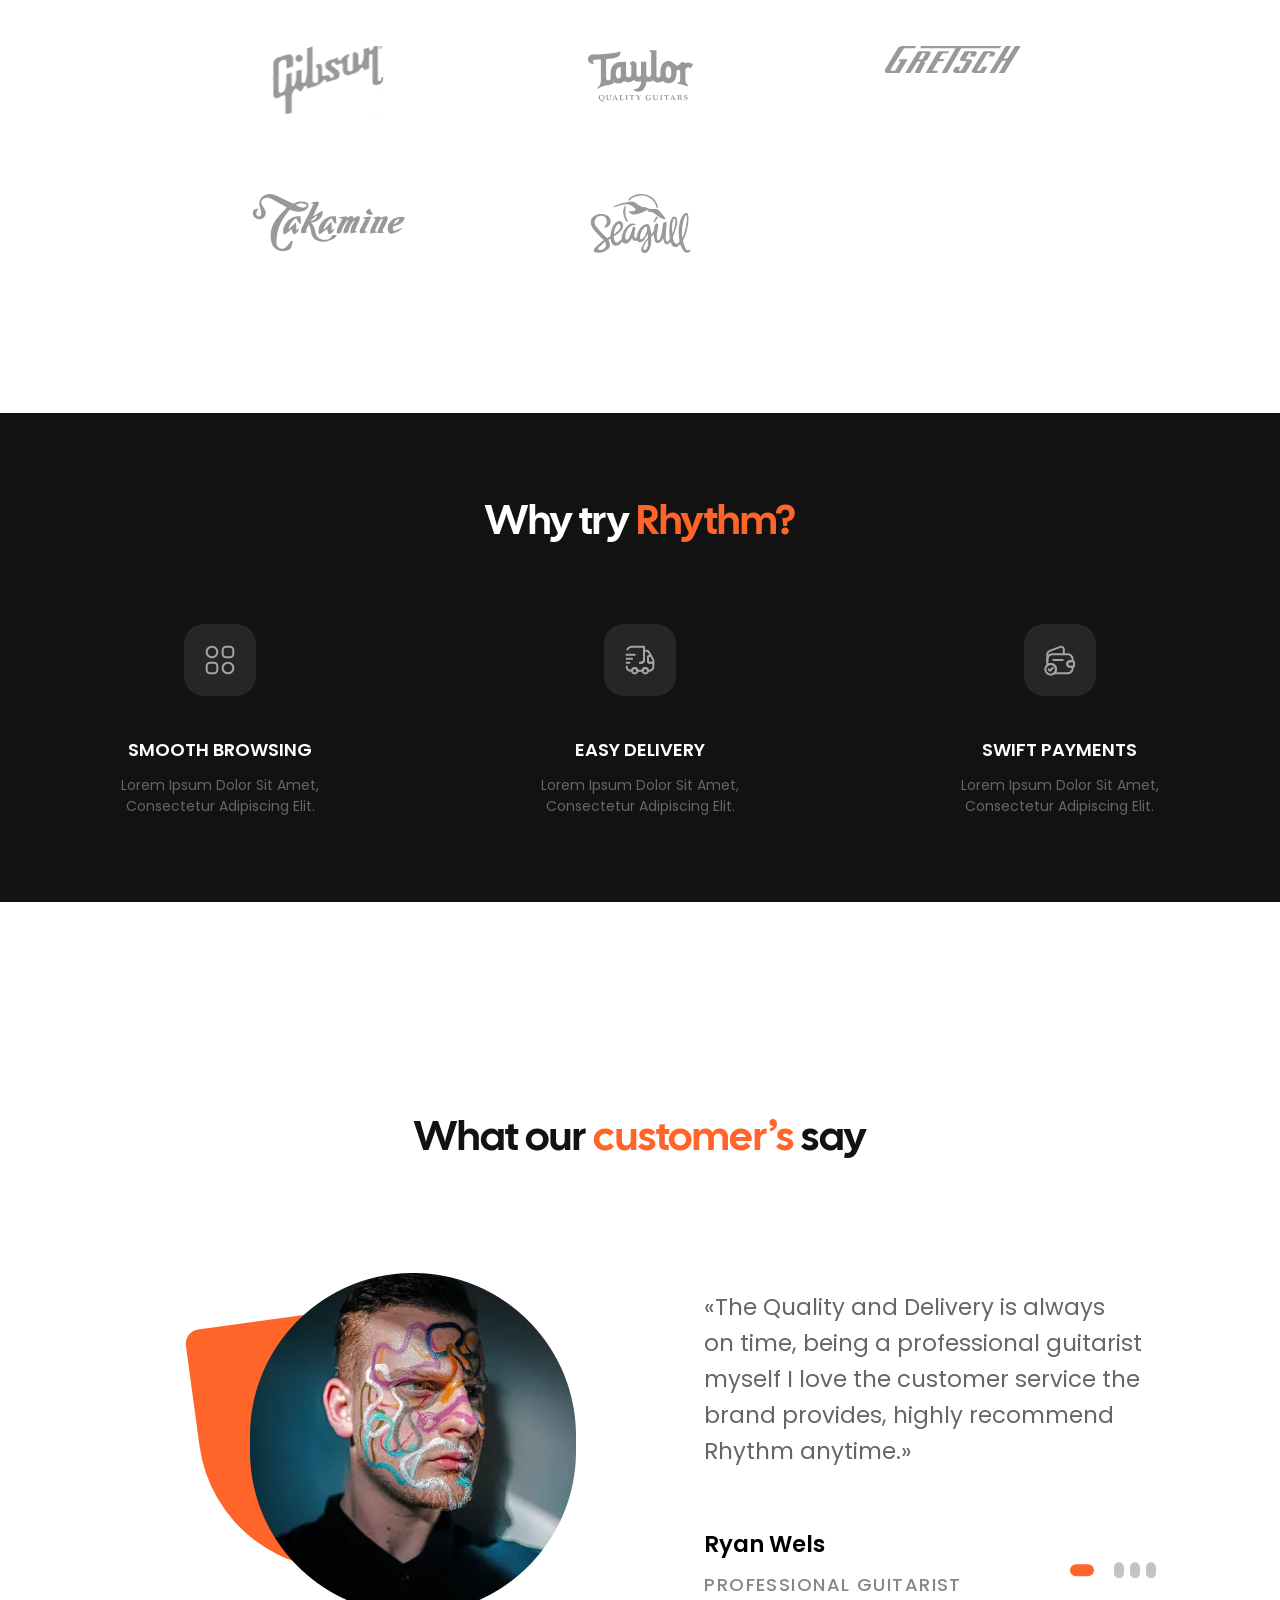
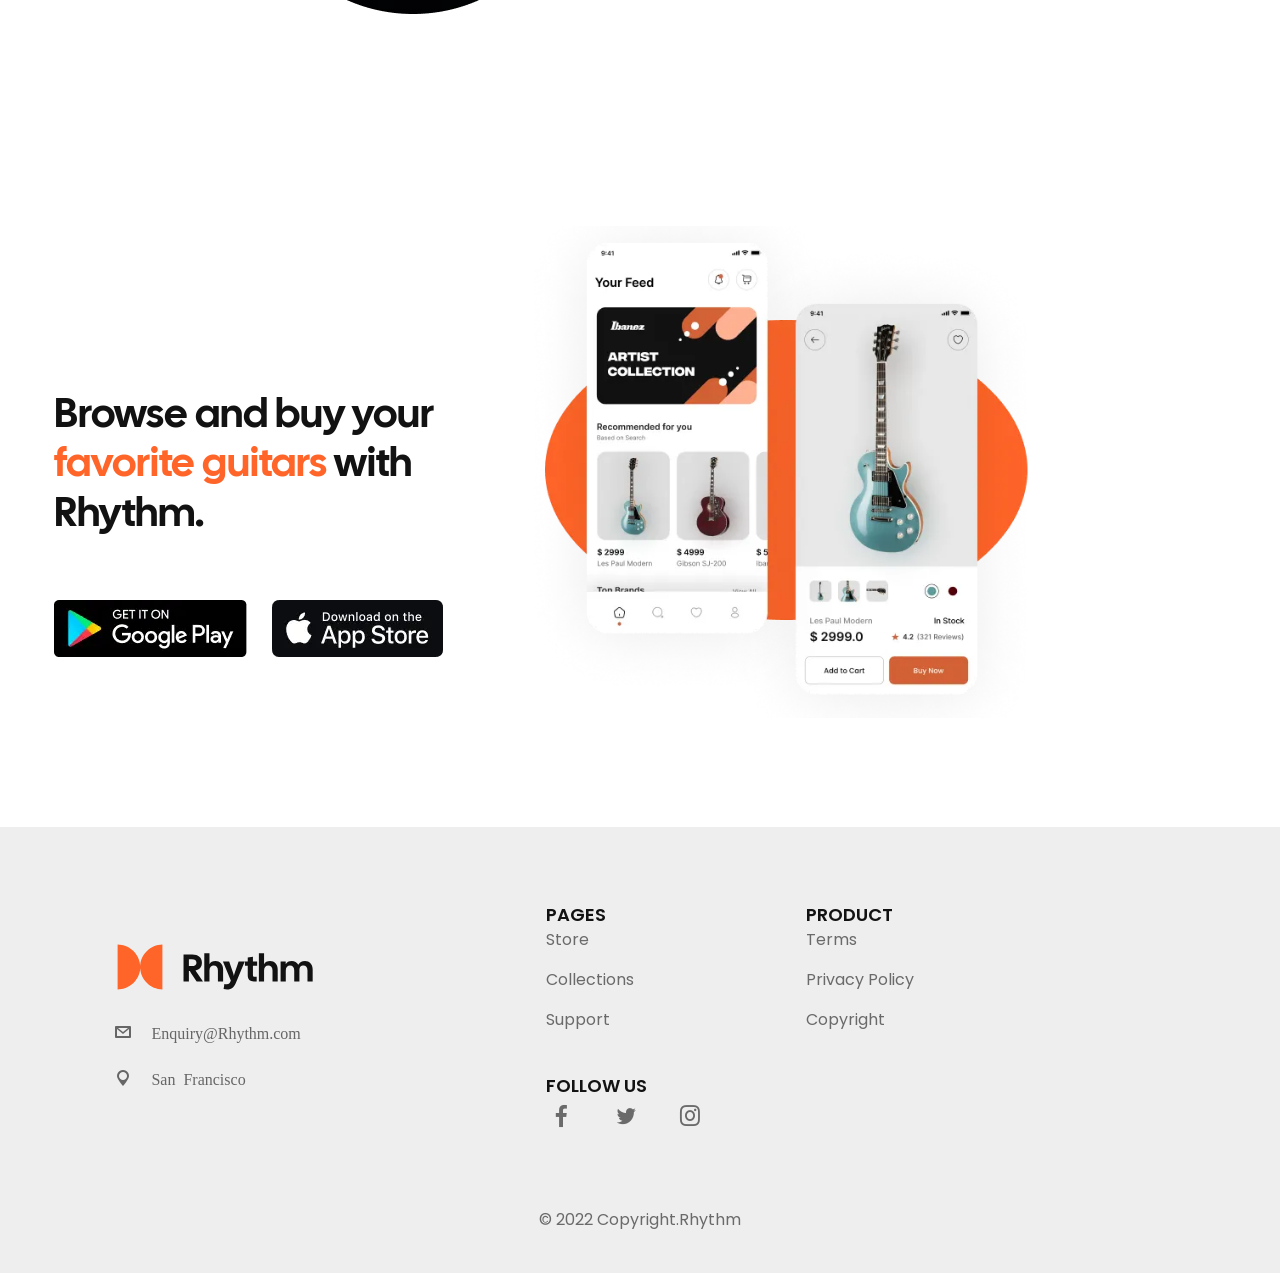
==== commit 1f1a68b9: "project finished" ====
--- a/docs/index.html
+++ b/docs/index.html
@@ -6,7 +6,7 @@
 	<meta charset="UTF-8">
 	<meta name="format-detection" content="telephone=no">
 	<!-- <style>body{opacity: 0;}</style> -->
-	<link rel="stylesheet" href="css/style.min.css?_v=20220907205302">
+	<link rel="stylesheet" href="css/style.min.css?_v=20220913210037">
 	<!-- <link rel="shortcut icon" href="favicon.ico"> -->
 	<!-- <meta name="robots" content="noindex, nofollow"> -->
 	<meta name="viewport" content="width=device-width, initial-scale=1.0">
@@ -410,7 +410,7 @@
 				<div class="footer__body">
 					<div data-spollers="767.98" class="footer__spollers footer__spollers--page spollers">
 						<div class="spollers__item">
-							<button type="button" data-spoller class="spollers__title">Pages</button>
+							<button type="button" data-spoller class="spollers__title _spoller-active">Pages</button>
 							<div class="spollers__body">
 								<ul class="spollers__list">
 									<li class="spollers__item"><a href="" class="spollers__link">Store</a></li>
@@ -461,7 +461,7 @@
 		</div>
 	</div>
 </div> -->
-	<script src="js/app.min.js?_v=20220907205302"></script>
+	<script src="js/app.min.js?_v=20220913210037"></script>
 </body>
 
 </html>
--- a/docs/css/style.min.css
+++ b/docs/css/style.min.css
@@ -1 +1 @@
-@charset "UTF-8";@font-face{font-family:CalSans;font-display:swap;src:url(../fonts/CalSans-SemiBold.woff2) format("woff2"),url(../fonts/CalSans-SemiBold.woff) format("woff");font-weight:600;font-style:normal}@font-face{font-family:icons;font-display:swap;src:url(../fonts/icons.woff2) format("woff2"),url(../fonts/icons.woff) format("woff");font-weight:400;font-style:normal}@font-face{font-family:Poppins;font-display:swap;src:url(../fonts/Poppins-Medium.woff2) format("woff2"),url(../fonts/Poppins-Medium.woff) format("woff");font-weight:500;font-style:normal}@font-face{font-family:Poppins;font-display:swap;src:url(../fonts/Poppins-SemiBold.woff2) format("woff2"),url(../fonts/Poppins-SemiBold.woff) format("woff");font-weight:600;font-style:normal}@font-face{font-family:Poppins;font-display:swap;src:url(../fonts/Poppins-Regular.woff2) format("woff2"),url(../fonts/Poppins-Regular.woff) format("woff");font-weight:400;font-style:normal}.footer__link,.social .spollers__link,[class*=_icon-]:before{font-family:icons;font-style:normal;font-weight:400;font-variant:normal;text-transform:none;line-height:1;-webkit-font-smoothing:antialiased;-moz-osx-font-smoothing:grayscale}[class*=_icon-]:before{display:block}.icon-envelope:before{content:"\e907"}.icon-pin:before{content:"\e908"}.icon-apple:before{content:"\e900"}.icon-facebook:before{content:"\e901"}.icon-grup:before{content:"\e902"}.icon-icon1:before{content:"\e903"}.icon-icon2:before{content:"\e904"}.icon-icon3:before{content:"\e905"}.icon-instagram:before{content:"\e906"}.icon-twitter:before{content:"\e909"}*{padding:0;margin:0;border:0}*,:after,:before{-webkit-box-sizing:border-box;box-sizing:border-box}body,html{height:100%;min-width:320px}body{color:#121212;line-height:1;font-family:Poppins;font-size:.875rem;-ms-text-size-adjust:100%;-moz-text-size-adjust:100%;-webkit-text-size-adjust:100%;-webkit-font-smoothing:antialiased;-moz-osx-font-smoothing:grayscale}button,input,textarea{font-family:Poppins;font-size:inherit}button{cursor:pointer;color:inherit;background-color:inherit}a{color:inherit}a:link,a:visited{text-decoration:none}a:hover{text-decoration:none}ul li{list-style:none}img{vertical-align:top}h1,h2,h3,h4,h5,h6{font-weight:inherit;font-size:inherit}.lock body{overflow:hidden;-ms-touch-action:none;touch-action:none}.wrapper{min-height:100%;display:-webkit-box;display:-ms-flexbox;display:flex;-webkit-box-orient:vertical;-webkit-box-direction:normal;-ms-flex-direction:column;flex-direction:column;overflow:hidden}.wrapper>main{-webkit-box-flex:1;-ms-flex:1 1 auto;flex:1 1 auto}.wrapper>*{min-width:0}[class*=__container]{max-width:75rem;-webkit-box-sizing:content-box;box-sizing:content-box;margin:0 auto;padding:0 7.5rem}.button{display:-webkit-box;display:-ms-flexbox;display:flex;padding:1.125rem 3rem;font-weight:600;font-size:1rem;line-height:1.5;color:#fff;background-color:#ff6428;border-radius:2.5rem;-webkit-transition:all .5s ease 0s;-o-transition:all .5s ease 0s;transition:all .5s ease 0s;border:1px solid transparent}.button._fw{width:100%}.spollers{display:-ms-grid;display:grid;gap:15px}.spollers__item{font-size:1.25rem}.spollers__title{width:100%;cursor:default;text-align:left;padding-bottom:1.25rem;position:relative}._spoller-init .spollers__title{cursor:pointer}._spoller-init .spollers__title::after,._spoller-init .spollers__title::before{content:"";position:absolute;right:10px;top:50%;background-color:#000;height:2px;width:15px;-webkit-transition:-webkit-transform .5s ease 0s;transition:-webkit-transform .5s ease 0s;-o-transition:transform .5s ease 0s;transition:transform .5s ease 0s;transition:transform .5s ease 0s,-webkit-transform .5s ease 0s}._spoller-init .spollers__title::before{-webkit-transform:translate(-75%,-50%) rotate(40deg);-ms-transform:translate(-75%,-50%) rotate(40deg);transform:translate(-75%,-50%) rotate(40deg)}._spoller-init .spollers__title::after{-webkit-transform:translate(0,-50%) rotate(-40deg);-ms-transform:translate(0,-50%) rotate(-40deg);transform:translate(0,-50%) rotate(-40deg)}._spoller-init .spollers__title._spoller-active::before{-webkit-transform:translateX(-75%) rotate(-40deg);-ms-transform:translateX(-75%) rotate(-40deg);transform:translateX(-75%) rotate(-40deg)}._spoller-init .spollers__title._spoller-active::after{-webkit-transform:rotate(40deg);-ms-transform:rotate(40deg);transform:rotate(40deg)}[class*=-ibg]{position:relative}[class*=-ibg] img{position:absolute;width:100%;height:100%;top:0;left:0;-o-object-fit:cover;object-fit:cover}[class*=-ibg--contain] img{-o-object-fit:contain;object-fit:contain}.product{background-color:#fff}.product:not(:last-child){margin-bottom:6rem}.product__header{display:-webkit-box;display:-ms-flexbox;display:flex;-webkit-box-pack:justify;-ms-flex-pack:justify;justify-content:space-between;-webkit-box-align:center;-ms-flex-align:center;align-items:center;font-size:1.25rem;line-height:1.5}.product__header:not(:last-child){margin-bottom:2rem}.product__title{font-weight:600;letter-spacing:.08em}.product__more{font-weight:500;color:#868686;-webkit-transition:all .8s ease 0s;-o-transition:all .8s ease 0s;transition:all .8s ease 0s}.product-card{display:-ms-grid;display:grid;gap:2.5rem;width:364px;height:282px}.product-card__item-ibg{display:block;padding-bottom:52.1978021978%}.product-card__body{display:-ms-grid;display:grid;gap:.4375rem;text-align:left}.product-card__link-title{font-weight:500;font-size:16px;line-height:24px}.product-card__price{font-weight:400;line-height:1.5;color:#666}.dotts{position:absolute;bottom:2.1875rem;right:1.25rem;display:-ms-grid;display:grid;grid-auto-flow:column;-webkit-box-pack:center;-ms-flex-pack:center;justify-content:center;-webkit-box-align:center;-ms-flex-align:center;align-items:center;-webkit-transform:translate(0,10%);-ms-transform:translate(0,10%);transform:translate(0,10%);margin:0 auto;height:1.375rem}.dotts .swiper-pagination-bullet{margin:0 .5rem;cursor:pointer;position:relative;-webkit-transition:all .3s ease 0s;-o-transition:all .3s ease 0s;transition:all .3s ease 0s}.dotts .swiper-pagination-bullet::after{content:"";position:absolute;height:1rem;width:.625rem;top:50%;-webkit-transform:translate(0,-50%);-ms-transform:translate(0,-50%);transform:translate(0,-50%);background-color:#c4c4c4;border-radius:20px}.dotts .swiper-pagination-bullet-active{width:1.5rem;height:.75rem;margin:0 .75rem}.dotts .swiper-pagination-bullet-active::after{background-color:#ff6428;width:1.5rem;height:.75rem}.header{background-color:#fff}.header__container{min-height:9.625rem;display:-webkit-box;display:-ms-flexbox;display:flex;-webkit-box-orient:horizontal;-webkit-box-direction:normal;-ms-flex-flow:row nowrap;flex-flow:row nowrap;-webkit-box-align:center;-ms-flex-align:center;align-items:center;-webkit-box-pack:start;-ms-flex-pack:start;justify-content:flex-start}@supports (gap:clamp(1.5625rem ,-0.4017857143rem + 9.8214285714vw ,8.4375rem)){.header__container{gap:clamp(1.5625rem ,-.4017857143rem + 9.8214285714vw ,8.4375rem)}}@supports not (gap:clamp(1.5625rem ,-0.4017857143rem + 9.8214285714vw ,8.4375rem)){.header__container{gap:calc(1.5625rem + 6.875 * (100vw - 20rem)/ 70)}}.header__logo{width:7.6875rem;height:1.8125rem;display:block}.menu__list{display:-webkit-box;display:-ms-flexbox;display:flex;-webkit-box-orient:horizontal;-webkit-box-direction:normal;-ms-flex-flow:row wrap;flex-flow:row wrap;gap:3.5rem;max-width:309px}.menu__link{font-weight:500;font-size:1rem;line-height:1.5;color:rgba(18,18,18,.4);-webkit-transition:all .8s ease 0s;-o-transition:all .8s ease 0s;transition:all .8s ease 0s}.icon-menu{display:none}.footer{background-color:#eee}.footer__container{display:-ms-grid;display:grid;-ms-grid-columns:13.75rem 1fr;grid-template-columns:13.75rem 1fr;justify-items:center;-webkit-column-gap:15.9375rem;-moz-column-gap:15.9375rem;column-gap:15.9375rem;justify-items:center}@supports (padding-top:clamp(2.5rem ,1.7857142857rem + 3.5714285714vw ,5rem)){.footer__container{padding-top:clamp(2.5rem ,1.7857142857rem + 3.5714285714vw ,5rem)}}@supports not (padding-top:clamp(2.5rem ,1.7857142857rem + 3.5714285714vw ,5rem)){.footer__container{padding-top:calc(2.5rem + 2.5 * (100vw - 20rem)/ 70)}}@supports (padding-bottom:clamp(1.25rem ,0.8392857143rem + 2.0535714286vw ,2.6875rem)){.footer__container{padding-bottom:clamp(1.25rem ,.8392857143rem + 2.0535714286vw ,2.6875rem)}}@supports not (padding-bottom:clamp(1.25rem ,0.8392857143rem + 2.0535714286vw ,2.6875rem)){.footer__container{padding-bottom:calc(1.25rem + 1.4375 * (100vw - 20rem)/ 70)}}.footer__column{display:-ms-grid;display:grid;gap:1.25rem;-ms-flex-line-pack:center;align-content:center}.footer__logo{display:block;margin-bottom:.5rem}.footer__logo img{width:12.625rem;height:3rem}.footer__link{display:-webkit-box;display:-ms-flexbox;display:flex;gap:1.25rem;font-weight:400;font-size:1rem;line-height:1.625;color:#666;-webkit-transition:all .8s ease 0s;-o-transition:all .8s ease 0s;transition:all .8s ease 0s}.footer__body{display:-ms-grid;display:grid;-ms-grid-columns:(1fr)[2] 160px;grid-template-columns:repeat(2,1fr) 160px;-ms-grid-column-align:start;justify-self:start}@supports (margin-right:clamp(1.25rem ,-0.6428571429rem + 9.4642857143vw ,7.875rem)){.footer__spollers--page{margin-right:clamp(1.25rem ,-.6428571429rem + 9.4642857143vw ,7.875rem)}}@supports not (margin-right:clamp(1.25rem ,-0.6428571429rem + 9.4642857143vw ,7.875rem)){.footer__spollers--page{margin-right:calc(1.25rem + 6.625 * (100vw - 20rem)/ 70)}}@supports (margin-right:clamp(1.25rem ,-1.2678571429rem + 12.5892857143vw ,10.0625rem)){.footer__spollers--product{margin-right:clamp(1.25rem ,-1.2678571429rem + 12.5892857143vw ,10.0625rem)}}@supports not (margin-right:clamp(1.25rem ,-1.2678571429rem + 12.5892857143vw ,10.0625rem)){.footer__spollers--product{margin-right:calc(1.25rem + 8.8125 * (100vw - 20rem)/ 70)}}.footer__copy{-ms-grid-column:1;-ms-grid-column-span:2;grid-column:1/3}@supports (padding-top:clamp(2.5rem ,1.7857142857rem + 3.5714285714vw ,5rem)){.footer__copy{padding-top:clamp(2.5rem ,1.7857142857rem + 3.5714285714vw ,5rem)}}@supports not (padding-top:clamp(2.5rem ,1.7857142857rem + 3.5714285714vw ,5rem)){.footer__copy{padding-top:calc(2.5rem + 2.5 * (100vw - 20rem)/ 70)}}.footer__text{font-weight:400;font-size:1rem;line-height:1.625;color:rgba(18,18,18,.6)}.spollers__item{min-width:6.8125rem}.spollers__title{font-weight:600;font-size:1.125rem;line-height:1.5;text-transform:uppercase}.spollers__list{display:-ms-grid;display:grid;gap:1rem}.spollers__link{font-family:Poppins;color:rgba(18,18,18,.6);font-weight:400;font-size:1rem;line-height:1.5;-webkit-transition:all .8s ease 0s;-o-transition:all .8s ease 0s;transition:all .8s ease 0s}.social{display:-webkit-box;display:-ms-flexbox;display:flex;-webkit-box-orient:horizontal;-webkit-box-direction:normal;-ms-flex-flow:row nowrap;flex-flow:row nowrap;gap:2rem}.social .spollers__item{min-width:2rem}.social .spollers__link::before{font-size:2.125rem}.promo{background-color:#fff}.promo__container{position:relative;display:-ms-grid;display:grid;-ms-grid-columns:1fr 1fr;grid-template-columns:1fr 1fr}@supports (padding-top:clamp(2.5rem ,1.7857142857rem + 3.5714285714vw ,5rem)){.promo__container{padding-top:clamp(2.5rem ,1.7857142857rem + 3.5714285714vw ,5rem)}}@supports not (padding-top:clamp(2.5rem ,1.7857142857rem + 3.5714285714vw ,5rem)){.promo__container{padding-top:calc(2.5rem + 2.5 * (100vw - 20rem)/ 70)}}@supports (padding-bottom:clamp(5rem ,3.9285714286rem + 5.3571428571vw ,8.75rem)){.promo__container{padding-bottom:clamp(5rem ,3.9285714286rem + 5.3571428571vw ,8.75rem)}}@supports not (padding-bottom:clamp(5rem ,3.9285714286rem + 5.3571428571vw ,8.75rem)){.promo__container{padding-bottom:calc(5rem + 3.75 * (100vw - 20rem)/ 70)}}.promo__decor{position:absolute;top:-9.625rem;right:0;z-index:1}.promo__decor::after{content:"";display:block;z-index:2;border-radius:50%;position:absolute;bottom:-2.5rem;left:50%;width:5rem;height:5rem;background-color:#fff;background:url(../img/general/logo2.svg) center/cover no-repeat}.promo__decor img{width:100%;height:auto}.promo__body{max-width:29.3125rem}.promo__title{font-family:CalSans;font-weight:600;line-height:1.1964285714}@supports (font-size:clamp(1.5rem ,0.9285714286rem + 2.8571428571vw ,3.5rem)){.promo__title{font-size:clamp(1.5rem ,.9285714286rem + 2.8571428571vw ,3.5rem)}}@supports not (font-size:clamp(1.5rem ,0.9285714286rem + 2.8571428571vw ,3.5rem)){.promo__title{font-size:calc(1.5rem + 2 * (100vw - 20rem)/ 70)}}.promo__title--color{color:#ff6428}.promo__text{color:#666;font-weight:500;line-height:1.5;font-size:1rem;margin-top:1rem}.promo__text:not(:last-child){margin-bottom:2.0625rem}.promo__buttons{display:-webkit-box;display:-ms-flexbox;display:flex;-webkit-box-align:center;-ms-flex-align:center;align-items:center;gap:1.75rem}.promo__inner{display:-webkit-box;display:-ms-flexbox;display:flex;gap:2.5rem}.store{background-color:#fff}.store__container{text-align:center}@supports (padding-top:clamp(2.5rem ,1.7857142857rem + 3.5714285714vw ,5rem)){.store__container{padding-top:clamp(2.5rem ,1.7857142857rem + 3.5714285714vw ,5rem)}}@supports not (padding-top:clamp(2.5rem ,1.7857142857rem + 3.5714285714vw ,5rem)){.store__container{padding-top:calc(2.5rem + 2.5 * (100vw - 20rem)/ 70)}}@supports (padding-bottom:clamp(2.5rem ,1.7857142857rem + 3.5714285714vw ,5rem)){.store__container{padding-bottom:clamp(2.5rem ,1.7857142857rem + 3.5714285714vw ,5rem)}}@supports not (padding-bottom:clamp(2.5rem ,1.7857142857rem + 3.5714285714vw ,5rem)){.store__container{padding-bottom:calc(2.5rem + 2.5 * (100vw - 20rem)/ 70)}}.store__title{font-family:CalSans;font-weight:600;line-height:1.2045454545}@supports (font-size:clamp(1.5rem ,1.1428571429rem + 1.7857142857vw ,2.75rem)){.store__title{font-size:clamp(1.5rem ,1.1428571429rem + 1.7857142857vw ,2.75rem)}}@supports not (font-size:clamp(1.5rem ,1.1428571429rem + 1.7857142857vw ,2.75rem)){.store__title{font-size:calc(1.5rem + 1.25 * (100vw - 20rem)/ 70)}}.store__title--color{color:#ff6428}.store__title:not(:last-child){margin-bottom:5.375rem}.categories{background-color:#fff}@supports (padding-top:clamp(2.5rem ,1.4285714286rem + 5.3571428571vw ,6.25rem)){.categories__container{padding-top:clamp(2.5rem ,1.4285714286rem + 5.3571428571vw ,6.25rem)}}@supports not (padding-top:clamp(2.5rem ,1.4285714286rem + 5.3571428571vw ,6.25rem)){.categories__container{padding-top:calc(2.5rem + 3.75 * (100vw - 20rem)/ 70)}}@supports (padding-bottom:clamp(2.5rem ,1.25rem + 6.25vw ,6.875rem)){.categories__container{padding-bottom:clamp(2.5rem ,1.25rem + 6.25vw ,6.875rem)}}@supports not (padding-bottom:clamp(2.5rem ,1.25rem + 6.25vw ,6.875rem)){.categories__container{padding-bottom:calc(2.5rem + 4.375 * (100vw - 20rem)/ 70)}}.categories__title{text-align:center;font-family:CalSans;font-weight:600;line-height:1.2045454545}@supports (font-size:clamp(1.5rem ,1.1428571429rem + 1.7857142857vw ,2.75rem)){.categories__title{font-size:clamp(1.5rem ,1.1428571429rem + 1.7857142857vw ,2.75rem)}}@supports not (font-size:clamp(1.5rem ,1.1428571429rem + 1.7857142857vw ,2.75rem)){.categories__title{font-size:calc(1.5rem + 1.25 * (100vw - 20rem)/ 70)}}.categories__title--color{color:#ff6428}.categories__title:not(:last-child){margin-bottom:5.375rem}.categories__list{display:-ms-grid;display:grid;gap:4.3125rem;-webkit-box-pack:center;-ms-flex-pack:center;justify-content:center;grid-template-columns:repeat(auto-fill,220px)}.categories__item{position:relative}.categories__text{position:absolute;bottom:1.875rem;left:50%;-webkit-transform:translate(-50%,-50%);-ms-transform:translate(-50%,-50%);transform:translate(-50%,-50%);font-weight:600;line-height:1.5;font-size:1.25rem;text-align:center;color:#fff;-webkit-transition:all .8s ease 0s;-o-transition:all .8s ease 0s;transition:all .8s ease 0s}.brands{background-color:#fff}@supports (padding-top:clamp(2.5rem ,1.25rem + 6.25vw ,6.875rem)){.brands__container{padding-top:clamp(2.5rem ,1.25rem + 6.25vw ,6.875rem)}}@supports not (padding-top:clamp(2.5rem ,1.25rem + 6.25vw ,6.875rem)){.brands__container{padding-top:calc(2.5rem + 4.375 * (100vw - 20rem)/ 70)}}@supports (padding-bottom:clamp(2.5rem ,0.0000000625rem + 12.5vw ,11.25rem)){.brands__container{padding-bottom:clamp(2.5rem ,.0000000625rem + 12.5vw ,11.25rem)}}@supports not (padding-bottom:clamp(2.5rem ,0.0000000625rem + 12.5vw ,11.25rem)){.brands__container{padding-bottom:calc(2.5rem + 8.75 * (100vw - 20rem)/ 70)}}.brands__title{text-align:center;font-family:CalSans;font-weight:600;line-height:1.2045454545}@supports (font-size:clamp(1.5rem ,1.1428571429rem + 1.7857142857vw ,2.75rem)){.brands__title{font-size:clamp(1.5rem ,1.1428571429rem + 1.7857142857vw ,2.75rem)}}@supports not (font-size:clamp(1.5rem ,1.1428571429rem + 1.7857142857vw ,2.75rem)){.brands__title{font-size:calc(1.5rem + 1.25 * (100vw - 20rem)/ 70)}}.brands__title--color{color:#ff6428}.brands__title:not(:last-child){margin-bottom:5.375rem}.brands__list{display:-ms-grid;display:grid;row-gap:5rem;-webkit-column-gap:10rem;-moz-column-gap:10rem;column-gap:10rem;-webkit-box-pack:center;-ms-flex-pack:center;justify-content:center;grid-template-columns:repeat(auto-fill,152px)}.brands__img{-webkit-transition:all .8s ease 0s;-o-transition:all .8s ease 0s;transition:all .8s ease 0s}.about{color:#fff;background-color:#121212}@supports (padding-top:clamp(2.5rem ,1.5357142857rem + 4.8214285714vw ,5.875rem)){.about__container{padding-top:clamp(2.5rem ,1.5357142857rem + 4.8214285714vw ,5.875rem)}}@supports not (padding-top:clamp(2.5rem ,1.5357142857rem + 4.8214285714vw ,5.875rem)){.about__container{padding-top:calc(2.5rem + 3.375 * (100vw - 20rem)/ 70)}}@supports (padding-bottom:clamp(2.5rem ,1.5535714286rem + 4.7321428571vw ,5.8125rem)){.about__container{padding-bottom:clamp(2.5rem ,1.5535714286rem + 4.7321428571vw ,5.8125rem)}}@supports not (padding-bottom:clamp(2.5rem ,1.5535714286rem + 4.7321428571vw ,5.8125rem)){.about__container{padding-bottom:calc(2.5rem + 3.3125 * (100vw - 20rem)/ 70)}}.about__title{text-align:center;font-family:CalSans;font-weight:600;line-height:1.2045454545}@supports (font-size:clamp(1.5rem ,1.1428571429rem + 1.7857142857vw ,2.75rem)){.about__title{font-size:clamp(1.5rem ,1.1428571429rem + 1.7857142857vw ,2.75rem)}}@supports not (font-size:clamp(1.5rem ,1.1428571429rem + 1.7857142857vw ,2.75rem)){.about__title{font-size:calc(1.5rem + 1.25 * (100vw - 20rem)/ 70)}}.about__title--color{color:#ff6428}.about__title:not(:last-child){margin-bottom:4.6875rem}.about__list{display:-ms-grid;display:grid;-ms-grid-columns:(1fr)[3];grid-template-columns:repeat(3,1fr);gap:220px}.about__item{position:relative;display:-ms-grid;display:grid;-webkit-box-align:center;-ms-flex-align:center;align-items:center;justify-items:center;gap:.75rem;text-align:center;-webkit-transition:all .5s ease 0s;-o-transition:all .5s ease 0s;transition:all .5s ease 0s}.about__item::after,.about__item::before{content:"";display:block}.about__item::before{width:4.5rem;height:4.5rem;background-color:#262626;border-radius:1.25rem;margin-bottom:1.75rem}.about__item::after{position:absolute;top:2.25rem;left:50%;-webkit-transform:translate(-50%,-50%);-ms-transform:translate(-50%,-50%);transform:translate(-50%,-50%);width:2rem;height:2rem}.about__item--browsing::after{background:url(../img/general/icon1.svg) center/contain no-repeat}.about__item--delivery::after{background:url(../img/general/icon2.svg) center/contain no-repeat}.about__item--pay::after{background:url(../img/general/icon3.svg) center/contain no-repeat}.about__subtitle{font-weight:600;line-height:1.5;font-size:1.125rem;text-transform:uppercase;-webkit-transition:all .8s ease 0s;-o-transition:all .8s ease 0s;transition:all .8s ease 0s}.about__text{font-weight:400;line-height:1.5;text-transform:capitalize;color:#666}.reviews{background-color:#fff}@supports (padding-top:clamp(2.5rem ,-1.0892857143rem + 17.9464285714vw ,15.0625rem)){.reviews__container{padding-top:clamp(2.5rem ,-1.0892857143rem + 17.9464285714vw ,15.0625rem)}}@supports not (padding-top:clamp(2.5rem ,-1.0892857143rem + 17.9464285714vw ,15.0625rem)){.reviews__container{padding-top:calc(2.5rem + 12.5625 * (100vw - 20rem)/ 70)}}@supports (padding-bottom:clamp(2.5rem ,-1.0714285714rem + 17.8571428571vw ,15rem)){.reviews__container{padding-bottom:clamp(2.5rem ,-1.0714285714rem + 17.8571428571vw ,15rem)}}@supports not (padding-bottom:clamp(2.5rem ,-1.0714285714rem + 17.8571428571vw ,15rem)){.reviews__container{padding-bottom:calc(2.5rem + 12.5 * (100vw - 20rem)/ 70)}}.reviews__title{text-align:center;font-family:CalSans;font-weight:600;line-height:1.2045454545}@supports (font-size:clamp(1.5rem ,1.1428571429rem + 1.7857142857vw ,2.75rem)){.reviews__title{font-size:clamp(1.5rem ,1.1428571429rem + 1.7857142857vw ,2.75rem)}}@supports not (font-size:clamp(1.5rem ,1.1428571429rem + 1.7857142857vw ,2.75rem)){.reviews__title{font-size:calc(1.5rem + 1.25 * (100vw - 20rem)/ 70)}}.reviews__title--color{color:#ff6428}.reviews__title:not(:last-child){margin-bottom:6.8125rem}.reviews__slider{position:relative}.reviews__wrap{display:-ms-grid;display:grid;gap:9.125rem;-ms-grid-columns:25.4375rem 32.75rem;grid-template-columns:25.4375rem 32.75rem;justify-items:center;-webkit-box-align:center;-ms-flex-align:center;align-items:center;-webkit-box-pack:end;-ms-flex-pack:end;justify-content:end}.reviews__img{-ms-grid-column-align:end;justify-self:end;position:relative}.reviews__img img{z-index:2;position:relative}.reviews__img::before{content:"";position:absolute;top:38px;left:-81px;z-index:1;display:block;width:17.8125rem;height:16.125rem;background-color:#ff6428;border-radius:40px 0 400px 400px;-webkit-transform:rotate(-7.72deg);-ms-transform:rotate(-7.72deg);transform:rotate(-7.72deg)}.reviews__body{font-size:1.5rem;line-height:1.5833333333}.reviews__text{font-weight:400;color:#666}.reviews__name{font-weight:600;color:#000;margin:3.5rem 0 .5rem 0}.reviews__profession{font-weight:500;line-height:1.6111111111;font-size:1.125rem;letter-spacing:.08em;color:#868686}.buy{background-color:#fff}.buy__container{display:-ms-grid;display:grid;-ms-grid-columns:484px 1fr;grid-template-columns:484px 1fr;gap:7.5rem}@supports (padding-bottom:clamp(2.5rem ,1.0714285714rem + 7.1428571429vw ,7.5rem)){.buy__container{padding-bottom:clamp(2.5rem ,1.0714285714rem + 7.1428571429vw ,7.5rem)}}@supports not (padding-bottom:clamp(2.5rem ,1.0714285714rem + 7.1428571429vw ,7.5rem)){.buy__container{padding-bottom:calc(2.5rem + 5 * (100vw - 20rem)/ 70)}}.buy__title{font-family:CalSans;font-weight:600;line-height:1.2045454545}@supports (font-size:clamp(1.5rem ,1.1428571429rem + 1.7857142857vw ,2.75rem)){.buy__title{font-size:clamp(1.5rem ,1.1428571429rem + 1.7857142857vw ,2.75rem)}}@supports not (font-size:clamp(1.5rem ,1.1428571429rem + 1.7857142857vw ,2.75rem)){.buy__title{font-size:calc(1.5rem + 1.25 * (100vw - 20rem)/ 70)}}.buy__title--color{color:#ff6428}.buy__title:not(:last-child){margin-bottom:3.75rem}@supports (padding-top:clamp(2.5rem ,1.1428571429rem + 6.7857142857vw ,7.25rem)){.buy__body{padding-top:clamp(2.5rem ,1.1428571429rem + 6.7857142857vw ,7.25rem)}}@supports not (padding-top:clamp(2.5rem ,1.1428571429rem + 6.7857142857vw ,7.25rem)){.buy__body{padding-top:calc(2.5rem + 4.75 * (100vw - 20rem)/ 70)}}.buy__inner{display:-webkit-box;display:-ms-flexbox;display:flex;gap:1.5625rem}.buy__link{-webkit-transition:all .8s ease 0s;-o-transition:all .8s ease 0s;transition:all .8s ease 0s}.no-webp .buy__decor{background:url(../img/buy/bag.png) center/cover no-repeat}.buy__decor{width:35.5rem;height:33.3125rem}.swiper{overflow:hidden}.swiper-wrapper{width:100%;height:100%;-webkit-box-sizing:content-box;box-sizing:content-box;display:-webkit-box;display:-ms-flexbox;display:flex;position:relative}.swiper-vertical .swiper-wrapper{-webkit-box-orient:vertical;-webkit-box-direction:normal;-ms-flex-direction:column;flex-direction:column}.swiper-autoheight .swiper-wrapper{-webkit-box-align:start;-ms-flex-align:start;align-items:flex-start}.swiper-initialized .swiper-slide{-ms-flex-negative:0;flex-shrink:0}.swiper-android .swiper-slide,.swiper-android .swiper-wrapper{-webkit-transform:translate3d(0,0,0);transform:translate3d(0,0,0)}.swiper-button-lock{display:none!important}@media (max-width:47.99875em){.icon-menu{display:block;position:relative;width:1.875rem;height:1.125rem;cursor:pointer;z-index:5}.icon-menu span,.icon-menu::after,.icon-menu::before{content:"";-webkit-transition:all .3s ease 0s;-o-transition:all .3s ease 0s;transition:all .3s ease 0s;right:0;position:absolute;width:100%;height:.125rem;background-color:#000}.icon-menu::before{top:0}.icon-menu::after{bottom:0}.icon-menu span{top:calc(50% - .0625rem)}.menu-open .icon-menu span{width:0}.menu-open .icon-menu::before{top:calc(50% - .0625rem);-webkit-transform:rotate(-45deg);-ms-transform:rotate(-45deg);transform:rotate(-45deg)}.menu-open .icon-menu::after{bottom:calc(50% - .0625rem);-webkit-transform:rotate(45deg);-ms-transform:rotate(45deg);transform:rotate(45deg)}}@media (any-hover:hover){.button:hover{color:#ff6428;background-color:#fff;border:1px solid #ff6428}.product__more:hover{color:#ff6428}.product-card__link-title:hover{color:#ff6428}.menu__link:hover{color:#ff6428}.footer__link:hover{color:#ff6428}.spollers__link:hover{color:#ff6428}.categories__text:hover{color:#ff6428}.brands__img:hover{-webkit-transform:scale(1.2);-ms-transform:scale(1.2);transform:scale(1.2)}.about__subtitle:hover{color:#ff6428}.buy__link:hover{-webkit-transform:scale(1.1);-ms-transform:scale(1.1);transform:scale(1.1)}}.webp .buy__decor{background:url(../img/buy/bag.webp) center/cover no-repeat}+@charset "UTF-8";@font-face{font-family:CalSans;font-display:swap;src:url(../fonts/CalSans-SemiBold.woff2) format("woff2"),url(../fonts/CalSans-SemiBold.woff) format("woff");font-weight:600;font-style:normal}@font-face{font-family:icons;font-display:swap;src:url(../fonts/icons.woff2) format("woff2"),url(../fonts/icons.woff) format("woff");font-weight:400;font-style:normal}@font-face{font-family:Poppins;font-display:swap;src:url(../fonts/Poppins-Medium.woff2) format("woff2"),url(../fonts/Poppins-Medium.woff) format("woff");font-weight:500;font-style:normal}@font-face{font-family:Poppins;font-display:swap;src:url(../fonts/Poppins-SemiBold.woff2) format("woff2"),url(../fonts/Poppins-SemiBold.woff) format("woff");font-weight:600;font-style:normal}@font-face{font-family:Poppins;font-display:swap;src:url(../fonts/Poppins-Regular.woff2) format("woff2"),url(../fonts/Poppins-Regular.woff) format("woff");font-weight:400;font-style:normal}.footer__link,.social .spollers__link,[class*=_icon-]:before{font-family:icons;font-style:normal;font-weight:400;font-variant:normal;text-transform:none;line-height:1;-webkit-font-smoothing:antialiased;-moz-osx-font-smoothing:grayscale}[class*=_icon-]:before{display:block}.icon-envelope:before{content:"\e907"}.icon-pin:before{content:"\e908"}.icon-apple:before{content:"\e900"}.icon-facebook:before{content:"\e901"}.icon-grup:before{content:"\e902"}.icon-icon1:before{content:"\e903"}.icon-icon2:before{content:"\e904"}.icon-icon3:before{content:"\e905"}.icon-instagram:before{content:"\e906"}.icon-twitter:before{content:"\e909"}*{padding:0;margin:0;border:0}*,:after,:before{-webkit-box-sizing:border-box;box-sizing:border-box}body,html{height:100%;min-width:320px}body{color:#121212;line-height:1;font-family:Poppins;font-size:.875rem;-ms-text-size-adjust:100%;-moz-text-size-adjust:100%;-webkit-text-size-adjust:100%;-webkit-font-smoothing:antialiased;-moz-osx-font-smoothing:grayscale}button,input,textarea{font-family:Poppins;font-size:inherit}button{cursor:pointer;color:inherit;background-color:inherit}a{color:inherit}a:link,a:visited{text-decoration:none}a:hover{text-decoration:none}ul li{list-style:none}img{vertical-align:top}h1,h2,h3,h4,h5,h6{font-weight:inherit;font-size:inherit}.lock body{overflow:hidden;-ms-touch-action:none;touch-action:none}.wrapper{min-height:100%;display:-webkit-box;display:-ms-flexbox;display:flex;-webkit-box-orient:vertical;-webkit-box-direction:normal;-ms-flex-direction:column;flex-direction:column;overflow:hidden}.wrapper>main{-webkit-box-flex:1;-ms-flex:1 1 auto;flex:1 1 auto}.wrapper>*{min-width:0}[class*=__container]{max-width:75rem;-webkit-box-sizing:content-box;box-sizing:content-box;margin:0 auto;padding:0 7.5rem}.button{display:-webkit-box;display:-ms-flexbox;display:flex;padding:1.125rem 3rem;text-align:center;font-weight:600;font-size:1rem;line-height:1.5;color:#fff;background-color:#ff6428;border-radius:2.5rem;-webkit-transition:all .5s ease 0s;-o-transition:all .5s ease 0s;transition:all .5s ease 0s;border:1px solid transparent}.button._fw{width:100%}.spollers{display:-ms-grid;display:grid;gap:15px}.spollers__title{cursor:default;position:relative}._spoller-init .spollers__title{cursor:pointer}._spoller-init .spollers__title::after,._spoller-init .spollers__title::before{content:"";position:absolute;right:-25px;top:50%;background-color:rgba(255,100,40,.4);height:2px;width:10px;-webkit-transition:-webkit-transform .5s ease 0s;transition:-webkit-transform .5s ease 0s;-o-transition:transform .5s ease 0s;transition:transform .5s ease 0s;transition:transform .5s ease 0s,-webkit-transform .5s ease 0s}._spoller-init .spollers__title::before{-webkit-transform:translate(-75%,-50%) rotate(40deg);-ms-transform:translate(-75%,-50%) rotate(40deg);transform:translate(-75%,-50%) rotate(40deg)}._spoller-init .spollers__title::after{-webkit-transform:translate(0,-50%) rotate(-40deg);-ms-transform:translate(0,-50%) rotate(-40deg);transform:translate(0,-50%) rotate(-40deg)}._spoller-init .spollers__title._spoller-active::before{-webkit-transform:translateX(-75%) rotate(-40deg);-ms-transform:translateX(-75%) rotate(-40deg);transform:translateX(-75%) rotate(-40deg)}._spoller-init .spollers__title._spoller-active::after{-webkit-transform:rotate(40deg);-ms-transform:rotate(40deg);transform:rotate(40deg)}[class*=-ibg]{position:relative}[class*=-ibg] img{position:absolute;width:100%;height:100%;top:0;left:0;-o-object-fit:cover;object-fit:cover}[class*=-ibg--contain] img{-o-object-fit:contain;object-fit:contain}.product{background-color:#fff}.product:not(:last-child){margin-bottom:3.75rem}.product__header{display:-webkit-box;display:-ms-flexbox;display:flex;-webkit-box-pack:justify;-ms-flex-pack:justify;justify-content:space-between;-webkit-box-align:center;-ms-flex-align:center;align-items:center;line-height:1.5}@supports (font-size:clamp(1rem ,0.9285714286rem + 0.3571428571vw ,1.25rem)){.product__header{font-size:clamp(1rem ,.9285714286rem + .3571428571vw ,1.25rem)}}@supports not (font-size:clamp(1rem ,0.9285714286rem + 0.3571428571vw ,1.25rem)){.product__header{font-size:calc(1rem + .25 * (100vw - 20rem)/ 70)}}.product__header:not(:last-child){margin-bottom:2rem}.product__title{font-weight:600;letter-spacing:.08em}.product__more{font-weight:500;color:#868686;-webkit-transition:all .8s ease 0s;-o-transition:all .8s ease 0s;transition:all .8s ease 0s}.product-card{display:-ms-grid;display:grid;gap:2.5rem;max-width:22.75rem;height:17.625rem}.product-card__item-ibg{display:block;padding-bottom:52.1978021978%}.product-card__body{display:-ms-grid;display:grid;gap:.4375rem;text-align:left}.product-card__link-title{font-weight:500;font-size:16px;line-height:24px}.product-card__price{font-weight:400;line-height:1.5;color:#666}.dotts{display:-ms-grid;display:grid;grid-auto-flow:column;-webkit-box-pack:center;-ms-flex-pack:center;justify-content:center;-webkit-box-align:center;-ms-flex-align:center;align-items:center;-webkit-transform:translate(0,10%);-ms-transform:translate(0,10%);transform:translate(0,10%);margin:0 auto;padding-top:.625rem;height:1.375rem}.dotts .swiper-pagination-bullet{margin:0 .5rem;cursor:pointer;position:relative;-webkit-transition:all .3s ease 0s;-o-transition:all .3s ease 0s;transition:all .3s ease 0s}.dotts .swiper-pagination-bullet::after{content:"";position:absolute;height:1rem;width:.625rem;top:50%;-webkit-transform:translate(0,-50%);-ms-transform:translate(0,-50%);transform:translate(0,-50%);background-color:#c4c4c4;border-radius:20px}.dotts .swiper-pagination-bullet-active{width:1.5rem;height:.75rem;margin:0 .75rem}.dotts .swiper-pagination-bullet-active::after{background-color:#ff6428;width:1.5rem;height:.75rem}.header{background-color:#fff}.header__container{min-height:5rem;display:-webkit-box;display:-ms-flexbox;display:flex;-webkit-box-orient:horizontal;-webkit-box-direction:normal;-ms-flex-flow:row nowrap;flex-flow:row nowrap;-webkit-box-align:center;-ms-flex-align:center;align-items:center;-webkit-box-pack:center;-ms-flex-pack:center;justify-content:center;gap:8.4375rem}.header__logo{width:7.6875rem;height:1.8125rem;display:block}.menu__list{display:-webkit-box;display:-ms-flexbox;display:flex;-webkit-box-orient:vertical;-webkit-box-direction:normal;-ms-flex-direction:column;flex-direction:column;gap:3.5rem;max-width:309px}.menu__link{font-weight:500;font-size:1rem;line-height:1.5;-webkit-transition:all .8s ease 0s;-o-transition:all .8s ease 0s;transition:all .8s ease 0s}.icon-menu{display:none}.footer{background-color:#eee}.footer__container{display:-ms-grid;display:grid;justify-items:center;row-gap:.9375rem;justify-items:center}@supports (padding-top:clamp(2.5rem ,1.7857142857rem + 3.5714285714vw ,5rem)){.footer__container{padding-top:clamp(2.5rem ,1.7857142857rem + 3.5714285714vw ,5rem)}}@supports not (padding-top:clamp(2.5rem ,1.7857142857rem + 3.5714285714vw ,5rem)){.footer__container{padding-top:calc(2.5rem + 2.5 * (100vw - 20rem)/ 70)}}@supports (padding-bottom:clamp(1.25rem ,0.8392857143rem + 2.0535714286vw ,2.6875rem)){.footer__container{padding-bottom:clamp(1.25rem ,.8392857143rem + 2.0535714286vw ,2.6875rem)}}@supports not (padding-bottom:clamp(1.25rem ,0.8392857143rem + 2.0535714286vw ,2.6875rem)){.footer__container{padding-bottom:calc(1.25rem + 1.4375 * (100vw - 20rem)/ 70)}}@supports (padding-left:clamp(1.5625rem ,-0.1339285714rem + 8.4821428571vw ,7.5rem)){.footer__container{padding-left:clamp(1.5625rem ,-.1339285714rem + 8.4821428571vw ,7.5rem)}}@supports not (padding-left:clamp(1.5625rem ,-0.1339285714rem + 8.4821428571vw ,7.5rem)){.footer__container{padding-left:calc(1.5625rem + 5.9375 * (100vw - 20rem)/ 70)}}@supports (padding-right:clamp(1.5625rem ,-0.1339285714rem + 8.4821428571vw ,7.5rem)){.footer__container{padding-right:clamp(1.5625rem ,-.1339285714rem + 8.4821428571vw ,7.5rem)}}@supports not (padding-right:clamp(1.5625rem ,-0.1339285714rem + 8.4821428571vw ,7.5rem)){.footer__container{padding-right:calc(1.5625rem + 5.9375 * (100vw - 20rem)/ 70)}}@supports ((-moz-column-gap:clamp(0.625rem ,-3.75rem + 21.875vw ,15.9375rem)) or (column-gap:clamp(0.625rem ,-3.75rem + 21.875vw ,15.9375rem))){.footer__container{-webkit-column-gap:clamp(.625rem ,-3.75rem + 21.875vw ,15.9375rem);-moz-column-gap:clamp(.625rem ,-3.75rem + 21.875vw ,15.9375rem);column-gap:clamp(.625rem ,-3.75rem + 21.875vw ,15.9375rem)}}@supports not ((-moz-column-gap:clamp(0.625rem ,-3.75rem + 21.875vw ,15.9375rem)) or (column-gap:clamp(0.625rem ,-3.75rem + 21.875vw ,15.9375rem))){.footer__container{-webkit-column-gap:calc(.625rem + 15.3125 * (100vw - 20rem)/ 70);-moz-column-gap:calc(.625rem + 15.3125 * (100vw - 20rem)/ 70);column-gap:calc(.625rem + 15.3125 * (100vw - 20rem)/ 70)}}.footer__column{display:-ms-grid;display:grid;gap:1.25rem;-ms-flex-line-pack:center;align-content:center}.footer__logo{display:block;margin-bottom:.5rem}.footer__logo img{width:12.625rem;height:3rem}.footer__link{display:-webkit-box;display:-ms-flexbox;display:flex;gap:1.25rem;font-weight:400;font-size:1rem;line-height:1.625;color:#666;-webkit-transition:all .8s ease 0s;-o-transition:all .8s ease 0s;transition:all .8s ease 0s}.footer__body{width:100%;display:-ms-grid;display:grid}@supports (gap:clamp(0.625rem ,0.0000000625rem + 3.125vw ,2.8125rem)){.footer__body{gap:clamp(.625rem ,.0000000625rem + 3.125vw ,2.8125rem)}}@supports not (gap:clamp(0.625rem ,0.0000000625rem + 3.125vw ,2.8125rem)){.footer__body{gap:calc(.625rem + 2.1875 * (100vw - 20rem)/ 70)}}@supports (margin-right:clamp(0.0000000625rem ,-2.2499999196rem + 11.2499999107vw ,7.875rem)){.footer__spollers--page{margin-right:clamp(.0000000625rem ,-2.2499999196rem + 11.2499999107vw ,7.875rem)}}@supports not (margin-right:clamp(0.0000000625rem ,-2.2499999196rem + 11.2499999107vw ,7.875rem)){.footer__spollers--page{margin-right:calc(.0000000625rem + 7.8749999375 * (100vw - 20rem)/ 70)}}@supports (margin-right:clamp(0.0000000625rem ,-2.8749999196rem + 14.3749999107vw ,10.0625rem)){.footer__spollers--product{margin-right:clamp(.0000000625rem ,-2.8749999196rem + 14.3749999107vw ,10.0625rem)}}@supports not (margin-right:clamp(0.0000000625rem ,-2.8749999196rem + 14.3749999107vw ,10.0625rem)){.footer__spollers--product{margin-right:calc(.0000000625rem + 10.0624999375 * (100vw - 20rem)/ 70)}}@supports (padding-top:clamp(2.5rem ,1.7857142857rem + 3.5714285714vw ,5rem)){.footer__copy{padding-top:clamp(2.5rem ,1.7857142857rem + 3.5714285714vw ,5rem)}}@supports not (padding-top:clamp(2.5rem ,1.7857142857rem + 3.5714285714vw ,5rem)){.footer__copy{padding-top:calc(2.5rem + 2.5 * (100vw - 20rem)/ 70)}}.footer__text{font-weight:400;font-size:1rem;line-height:1.625;color:rgba(18,18,18,.6)}.spollers__title{font-weight:600;font-size:1.125rem;line-height:1.5;text-transform:uppercase}.spollers__list{display:-ms-grid;display:grid;gap:1rem}.spollers__link{font-family:Poppins;color:rgba(18,18,18,.6);font-weight:400;font-size:1rem;line-height:1.5;-webkit-transition:all .8s ease 0s;-o-transition:all .8s ease 0s;transition:all .8s ease 0s}.social{display:-webkit-box;display:-ms-flexbox;display:flex;-webkit-box-orient:horizontal;-webkit-box-direction:normal;-ms-flex-flow:row nowrap;flex-flow:row nowrap;gap:2rem}.social .spollers__item{min-width:2rem}.social .spollers__link::before{font-size:2.125rem}.promo{background-color:#fff}.promo__container{position:relative;display:-ms-grid;display:grid}@supports (padding-top:clamp(2.5rem ,1.7857142857rem + 3.5714285714vw ,5rem)){.promo__container{padding-top:clamp(2.5rem ,1.7857142857rem + 3.5714285714vw ,5rem)}}@supports not (padding-top:clamp(2.5rem ,1.7857142857rem + 3.5714285714vw ,5rem)){.promo__container{padding-top:calc(2.5rem + 2.5 * (100vw - 20rem)/ 70)}}@supports (padding-bottom:clamp(2.5rem ,0.7142857143rem + 8.9285714286vw ,8.75rem)){.promo__container{padding-bottom:clamp(2.5rem ,.7142857143rem + 8.9285714286vw ,8.75rem)}}@supports not (padding-bottom:clamp(2.5rem ,0.7142857143rem + 8.9285714286vw ,8.75rem)){.promo__container{padding-bottom:calc(2.5rem + 6.25 * (100vw - 20rem)/ 70)}}@supports (padding-left:clamp(1.5625rem ,-0.1339285714rem + 8.4821428571vw ,7.5rem)){.promo__container{padding-left:clamp(1.5625rem ,-.1339285714rem + 8.4821428571vw ,7.5rem)}}@supports not (padding-left:clamp(1.5625rem ,-0.1339285714rem + 8.4821428571vw ,7.5rem)){.promo__container{padding-left:calc(1.5625rem + 5.9375 * (100vw - 20rem)/ 70)}}@supports (padding-right:clamp(1.5625rem ,-0.1339285714rem + 8.4821428571vw ,7.5rem)){.promo__container{padding-right:clamp(1.5625rem ,-.1339285714rem + 8.4821428571vw ,7.5rem)}}@supports not (padding-right:clamp(1.5625rem ,-0.1339285714rem + 8.4821428571vw ,7.5rem)){.promo__container{padding-right:calc(1.5625rem + 5.9375 * (100vw - 20rem)/ 70)}}.promo__decor{-webkit-box-ordinal-group:2;-ms-flex-order:1;order:1;position:absolute;top:-9.625rem;right:0;z-index:1}.promo__decor::after{content:"";display:block;z-index:2;border-radius:50%;position:absolute;bottom:-2.5rem;left:50%;width:5rem;height:5rem;background-color:#fff;background:url(../img/general/logo2.svg) center/cover no-repeat}.promo__decor img{width:100%;height:auto}.promo__body{max-width:29.3125rem;-webkit-box-ordinal-group:3;-ms-flex-order:2;order:2;padding-top:2.8125rem}.promo__title{font-family:CalSans;font-weight:600;line-height:1.1964285714}@supports (font-size:clamp(1.5rem ,0.9285714286rem + 2.8571428571vw ,3.5rem)){.promo__title{font-size:clamp(1.5rem ,.9285714286rem + 2.8571428571vw ,3.5rem)}}@supports not (font-size:clamp(1.5rem ,0.9285714286rem + 2.8571428571vw ,3.5rem)){.promo__title{font-size:calc(1.5rem + 2 * (100vw - 20rem)/ 70)}}.promo__title--color{color:#ff6428}.promo__text{color:#666;font-weight:500;line-height:1.5;font-size:1rem;margin-top:1rem}.promo__text:not(:last-child){margin-bottom:2.0625rem}.promo__buttons{display:-webkit-box;display:-ms-flexbox;display:flex;-webkit-box-align:center;-ms-flex-align:center;align-items:center;gap:1.75rem}.promo__inner{display:-webkit-box;display:-ms-flexbox;display:flex;-webkit-box-orient:vertical;-webkit-box-direction:normal;-ms-flex-direction:column;flex-direction:column;-webkit-box-align:center;-ms-flex-align:center;align-items:center;gap:1.25rem}.store{background-color:#fff}.store__container{text-align:center}@supports (padding-top:clamp(2.5rem ,1.7857142857rem + 3.5714285714vw ,5rem)){.store__container{padding-top:clamp(2.5rem ,1.7857142857rem + 3.5714285714vw ,5rem)}}@supports not (padding-top:clamp(2.5rem ,1.7857142857rem + 3.5714285714vw ,5rem)){.store__container{padding-top:calc(2.5rem + 2.5 * (100vw - 20rem)/ 70)}}@supports (padding-bottom:clamp(2.5rem ,1.7857142857rem + 3.5714285714vw ,5rem)){.store__container{padding-bottom:clamp(2.5rem ,1.7857142857rem + 3.5714285714vw ,5rem)}}@supports not (padding-bottom:clamp(2.5rem ,1.7857142857rem + 3.5714285714vw ,5rem)){.store__container{padding-bottom:calc(2.5rem + 2.5 * (100vw - 20rem)/ 70)}}@supports (padding-left:clamp(1.5625rem ,-0.1339285714rem + 8.4821428571vw ,7.5rem)){.store__container{padding-left:clamp(1.5625rem ,-.1339285714rem + 8.4821428571vw ,7.5rem)}}@supports not (padding-left:clamp(1.5625rem ,-0.1339285714rem + 8.4821428571vw ,7.5rem)){.store__container{padding-left:calc(1.5625rem + 5.9375 * (100vw - 20rem)/ 70)}}@supports (padding-right:clamp(1.5625rem ,-0.1339285714rem + 8.4821428571vw ,7.5rem)){.store__container{padding-right:clamp(1.5625rem ,-.1339285714rem + 8.4821428571vw ,7.5rem)}}@supports not (padding-right:clamp(1.5625rem ,-0.1339285714rem + 8.4821428571vw ,7.5rem)){.store__container{padding-right:calc(1.5625rem + 5.9375 * (100vw - 20rem)/ 70)}}.store__title{font-family:CalSans;font-weight:600;line-height:1.2045454545}@supports (font-size:clamp(1.5rem ,1.1428571429rem + 1.7857142857vw ,2.75rem)){.store__title{font-size:clamp(1.5rem ,1.1428571429rem + 1.7857142857vw ,2.75rem)}}@supports not (font-size:clamp(1.5rem ,1.1428571429rem + 1.7857142857vw ,2.75rem)){.store__title{font-size:calc(1.5rem + 1.25 * (100vw - 20rem)/ 70)}}.store__title--color{color:#ff6428}.store__title:not(:last-child){margin-bottom:2.5rem}.categories{background-color:#fff}@supports (padding-top:clamp(2.5rem ,1.4285714286rem + 5.3571428571vw ,6.25rem)){.categories__container{padding-top:clamp(2.5rem ,1.4285714286rem + 5.3571428571vw ,6.25rem)}}@supports not (padding-top:clamp(2.5rem ,1.4285714286rem + 5.3571428571vw ,6.25rem)){.categories__container{padding-top:calc(2.5rem + 3.75 * (100vw - 20rem)/ 70)}}@supports (padding-bottom:clamp(2.5rem ,1.25rem + 6.25vw ,6.875rem)){.categories__container{padding-bottom:clamp(2.5rem ,1.25rem + 6.25vw ,6.875rem)}}@supports not (padding-bottom:clamp(2.5rem ,1.25rem + 6.25vw ,6.875rem)){.categories__container{padding-bottom:calc(2.5rem + 4.375 * (100vw - 20rem)/ 70)}}@supports (padding-left:clamp(1.5625rem ,-0.1339285714rem + 8.4821428571vw ,7.5rem)){.categories__container{padding-left:clamp(1.5625rem ,-.1339285714rem + 8.4821428571vw ,7.5rem)}}@supports not (padding-left:clamp(1.5625rem ,-0.1339285714rem + 8.4821428571vw ,7.5rem)){.categories__container{padding-left:calc(1.5625rem + 5.9375 * (100vw - 20rem)/ 70)}}@supports (padding-right:clamp(1.5625rem ,-0.1339285714rem + 8.4821428571vw ,7.5rem)){.categories__container{padding-right:clamp(1.5625rem ,-.1339285714rem + 8.4821428571vw ,7.5rem)}}@supports not (padding-right:clamp(1.5625rem ,-0.1339285714rem + 8.4821428571vw ,7.5rem)){.categories__container{padding-right:calc(1.5625rem + 5.9375 * (100vw - 20rem)/ 70)}}.categories__title{text-align:center;font-family:CalSans;font-weight:600;line-height:1.2045454545}@supports (font-size:clamp(1.5rem ,1.1428571429rem + 1.7857142857vw ,2.75rem)){.categories__title{font-size:clamp(1.5rem ,1.1428571429rem + 1.7857142857vw ,2.75rem)}}@supports not (font-size:clamp(1.5rem ,1.1428571429rem + 1.7857142857vw ,2.75rem)){.categories__title{font-size:calc(1.5rem + 1.25 * (100vw - 20rem)/ 70)}}.categories__title--color{color:#ff6428}.categories__title:not(:last-child){margin-bottom:2.5rem}.categories__list{display:-ms-grid;display:grid;gap:1.5rem;-webkit-box-pack:center;-ms-flex-pack:center;justify-content:center;grid-template-columns:repeat(auto-fill,220px)}.categories__item{position:relative}.categories__text{position:absolute;bottom:1.875rem;left:50%;-webkit-transform:translate(-50%,-50%);-ms-transform:translate(-50%,-50%);transform:translate(-50%,-50%);font-weight:600;line-height:1.5;font-size:1.25rem;text-align:center;color:#fff;-webkit-transition:all .8s ease 0s;-o-transition:all .8s ease 0s;transition:all .8s ease 0s}.brands{background-color:#fff}@supports (padding-top:clamp(2.5rem ,1.25rem + 6.25vw ,6.875rem)){.brands__container{padding-top:clamp(2.5rem ,1.25rem + 6.25vw ,6.875rem)}}@supports not (padding-top:clamp(2.5rem ,1.25rem + 6.25vw ,6.875rem)){.brands__container{padding-top:calc(2.5rem + 4.375 * (100vw - 20rem)/ 70)}}@supports (padding-bottom:clamp(2.5rem ,0.0000000625rem + 12.5vw ,11.25rem)){.brands__container{padding-bottom:clamp(2.5rem ,.0000000625rem + 12.5vw ,11.25rem)}}@supports not (padding-bottom:clamp(2.5rem ,0.0000000625rem + 12.5vw ,11.25rem)){.brands__container{padding-bottom:calc(2.5rem + 8.75 * (100vw - 20rem)/ 70)}}@supports (padding-left:clamp(1.5625rem ,-0.1339285714rem + 8.4821428571vw ,7.5rem)){.brands__container{padding-left:clamp(1.5625rem ,-.1339285714rem + 8.4821428571vw ,7.5rem)}}@supports not (padding-left:clamp(1.5625rem ,-0.1339285714rem + 8.4821428571vw ,7.5rem)){.brands__container{padding-left:calc(1.5625rem + 5.9375 * (100vw - 20rem)/ 70)}}@supports (padding-right:clamp(1.5625rem ,-0.1339285714rem + 8.4821428571vw ,7.5rem)){.brands__container{padding-right:clamp(1.5625rem ,-.1339285714rem + 8.4821428571vw ,7.5rem)}}@supports not (padding-right:clamp(1.5625rem ,-0.1339285714rem + 8.4821428571vw ,7.5rem)){.brands__container{padding-right:calc(1.5625rem + 5.9375 * (100vw - 20rem)/ 70)}}.brands__title{text-align:center;font-family:CalSans;font-weight:600;line-height:1.2045454545}@supports (font-size:clamp(1.5rem ,1.1428571429rem + 1.7857142857vw ,2.75rem)){.brands__title{font-size:clamp(1.5rem ,1.1428571429rem + 1.7857142857vw ,2.75rem)}}@supports not (font-size:clamp(1.5rem ,1.1428571429rem + 1.7857142857vw ,2.75rem)){.brands__title{font-size:calc(1.5rem + 1.25 * (100vw - 20rem)/ 70)}}.brands__title--color{color:#ff6428}.brands__title:not(:last-child){margin-bottom:2.5rem}.brands__list{display:-ms-grid;display:grid;gap:.3125rem;-webkit-box-pack:center;-ms-flex-pack:center;justify-content:center;-ms-grid-columns:1fr 1fr;grid-template-columns:1fr 1fr;justify-items:center}.brands__img{-webkit-transition:all .8s ease 0s;-o-transition:all .8s ease 0s;transition:all .8s ease 0s}.about{color:#fff;background-color:#121212}@supports (padding-top:clamp(2.5rem ,1.5357142857rem + 4.8214285714vw ,5.875rem)){.about__container{padding-top:clamp(2.5rem ,1.5357142857rem + 4.8214285714vw ,5.875rem)}}@supports not (padding-top:clamp(2.5rem ,1.5357142857rem + 4.8214285714vw ,5.875rem)){.about__container{padding-top:calc(2.5rem + 3.375 * (100vw - 20rem)/ 70)}}@supports (padding-bottom:clamp(2.5rem ,1.5535714286rem + 4.7321428571vw ,5.8125rem)){.about__container{padding-bottom:clamp(2.5rem ,1.5535714286rem + 4.7321428571vw ,5.8125rem)}}@supports not (padding-bottom:clamp(2.5rem ,1.5535714286rem + 4.7321428571vw ,5.8125rem)){.about__container{padding-bottom:calc(2.5rem + 3.3125 * (100vw - 20rem)/ 70)}}@supports (padding-left:clamp(1.5625rem ,-0.1339285714rem + 8.4821428571vw ,7.5rem)){.about__container{padding-left:clamp(1.5625rem ,-.1339285714rem + 8.4821428571vw ,7.5rem)}}@supports not (padding-left:clamp(1.5625rem ,-0.1339285714rem + 8.4821428571vw ,7.5rem)){.about__container{padding-left:calc(1.5625rem + 5.9375 * (100vw - 20rem)/ 70)}}@supports (padding-right:clamp(1.5625rem ,-0.1339285714rem + 8.4821428571vw ,7.5rem)){.about__container{padding-right:clamp(1.5625rem ,-.1339285714rem + 8.4821428571vw ,7.5rem)}}@supports not (padding-right:clamp(1.5625rem ,-0.1339285714rem + 8.4821428571vw ,7.5rem)){.about__container{padding-right:calc(1.5625rem + 5.9375 * (100vw - 20rem)/ 70)}}.about__title{text-align:center;font-family:CalSans;font-weight:600;line-height:1.2045454545}@supports (font-size:clamp(1.5rem ,1.1428571429rem + 1.7857142857vw ,2.75rem)){.about__title{font-size:clamp(1.5rem ,1.1428571429rem + 1.7857142857vw ,2.75rem)}}@supports not (font-size:clamp(1.5rem ,1.1428571429rem + 1.7857142857vw ,2.75rem)){.about__title{font-size:calc(1.5rem + 1.25 * (100vw - 20rem)/ 70)}}.about__title--color{color:#ff6428}.about__title:not(:last-child){margin-bottom:2.5rem}.about__list{display:-ms-grid;display:grid}@supports (gap:clamp(1.5625rem ,-1.9196428571rem + 17.4107142857vw ,13.75rem)){.about__list{gap:clamp(1.5625rem ,-1.9196428571rem + 17.4107142857vw ,13.75rem)}}@supports not (gap:clamp(1.5625rem ,-1.9196428571rem + 17.4107142857vw ,13.75rem)){.about__list{gap:calc(1.5625rem + 12.1875 * (100vw - 20rem)/ 70)}}.about__item{position:relative;display:-ms-grid;display:grid;-webkit-box-align:center;-ms-flex-align:center;align-items:center;justify-items:center;gap:.75rem;text-align:center;-webkit-transition:all .5s ease 0s;-o-transition:all .5s ease 0s;transition:all .5s ease 0s}.about__item::after,.about__item::before{content:"";display:block}.about__item::before{width:4.5rem;height:4.5rem;background-color:#262626;border-radius:1.25rem;margin-bottom:1.75rem}.about__item::after{position:absolute;top:2.25rem;left:50%;-webkit-transform:translate(-50%,-50%);-ms-transform:translate(-50%,-50%);transform:translate(-50%,-50%);width:2rem;height:2rem}.about__item--browsing::after{background:url(../img/general/icon1.svg) center/contain no-repeat}.about__item--delivery::after{background:url(../img/general/icon2.svg) center/contain no-repeat}.about__item--pay::after{background:url(../img/general/icon3.svg) center/contain no-repeat}.about__subtitle{font-weight:600;line-height:1.5;font-size:1.125rem;text-transform:uppercase;-webkit-transition:all .8s ease 0s;-o-transition:all .8s ease 0s;transition:all .8s ease 0s}.about__text{font-weight:400;line-height:1.5;text-transform:capitalize;color:#666}.reviews{background-color:#fff}@supports (padding-top:clamp(2.5rem ,-1.0892857143rem + 17.9464285714vw ,15.0625rem)){.reviews__container{padding-top:clamp(2.5rem ,-1.0892857143rem + 17.9464285714vw ,15.0625rem)}}@supports not (padding-top:clamp(2.5rem ,-1.0892857143rem + 17.9464285714vw ,15.0625rem)){.reviews__container{padding-top:calc(2.5rem + 12.5625 * (100vw - 20rem)/ 70)}}@supports (padding-bottom:clamp(2.5rem ,-1.0714285714rem + 17.8571428571vw ,15rem)){.reviews__container{padding-bottom:clamp(2.5rem ,-1.0714285714rem + 17.8571428571vw ,15rem)}}@supports not (padding-bottom:clamp(2.5rem ,-1.0714285714rem + 17.8571428571vw ,15rem)){.reviews__container{padding-bottom:calc(2.5rem + 12.5 * (100vw - 20rem)/ 70)}}@supports (padding-left:clamp(1.5625rem ,-0.1339285714rem + 8.4821428571vw ,7.5rem)){.reviews__container{padding-left:clamp(1.5625rem ,-.1339285714rem + 8.4821428571vw ,7.5rem)}}@supports not (padding-left:clamp(1.5625rem ,-0.1339285714rem + 8.4821428571vw ,7.5rem)){.reviews__container{padding-left:calc(1.5625rem + 5.9375 * (100vw - 20rem)/ 70)}}@supports (padding-right:clamp(1.5625rem ,-0.1339285714rem + 8.4821428571vw ,7.5rem)){.reviews__container{padding-right:clamp(1.5625rem ,-.1339285714rem + 8.4821428571vw ,7.5rem)}}@supports not (padding-right:clamp(1.5625rem ,-0.1339285714rem + 8.4821428571vw ,7.5rem)){.reviews__container{padding-right:calc(1.5625rem + 5.9375 * (100vw - 20rem)/ 70)}}.reviews__title{text-align:center;font-family:CalSans;font-weight:600;line-height:1.2045454545}@supports (font-size:clamp(1.5rem ,1.1428571429rem + 1.7857142857vw ,2.75rem)){.reviews__title{font-size:clamp(1.5rem ,1.1428571429rem + 1.7857142857vw ,2.75rem)}}@supports not (font-size:clamp(1.5rem ,1.1428571429rem + 1.7857142857vw ,2.75rem)){.reviews__title{font-size:calc(1.5rem + 1.25 * (100vw - 20rem)/ 70)}}.reviews__title--color{color:#ff6428}.reviews__title:not(:last-child){margin-bottom:2.5rem}.reviews__slider{position:relative;padding-bottom:.625rem}.reviews__wrap{display:-ms-grid;display:grid;justify-items:center;-webkit-box-align:center;-ms-flex-align:center;align-items:center;-webkit-box-pack:end;-ms-flex-pack:end;justify-content:end}@supports (gap:clamp(1.5rem ,-0.6785714286rem + 10.8928571429vw ,9.125rem)){.reviews__wrap{gap:clamp(1.5rem ,-.6785714286rem + 10.8928571429vw ,9.125rem)}}@supports not (gap:clamp(1.5rem ,-0.6785714286rem + 10.8928571429vw ,9.125rem)){.reviews__wrap{gap:calc(1.5rem + 7.625 * (100vw - 20rem)/ 70)}}.reviews__img{-ms-grid-column-align:end;justify-self:end;display:-webkit-box;display:-ms-flexbox;display:flex;-webkit-box-pack:center;-ms-flex-pack:center;justify-content:center;position:relative}.reviews__img img{z-index:2;position:relative;width:50%;height:auto}.reviews__body{line-height:1.5833333333}@supports (font-size:clamp(1rem ,0.8571428571rem + 0.7142857143vw ,1.5rem)){.reviews__body{font-size:clamp(1rem ,.8571428571rem + .7142857143vw ,1.5rem)}}@supports not (font-size:clamp(1rem ,0.8571428571rem + 0.7142857143vw ,1.5rem)){.reviews__body{font-size:calc(1rem + .5 * (100vw - 20rem)/ 70)}}.reviews__text{font-weight:400;color:#666}.reviews__name{font-weight:600;color:#000;margin:3.5rem 0 .5rem 0}.reviews__profession{font-weight:500;line-height:1.6111111111;font-size:1.125rem;letter-spacing:.08em;color:#868686}.buy{background-color:#fff}.buy__container{display:-ms-grid;display:grid;justify-items:center;-webkit-box-align:center;-ms-flex-align:center;align-items:center}@supports (padding-bottom:clamp(2.5rem ,1.0714285714rem + 7.1428571429vw ,7.5rem)){.buy__container{padding-bottom:clamp(2.5rem ,1.0714285714rem + 7.1428571429vw ,7.5rem)}}@supports not (padding-bottom:clamp(2.5rem ,1.0714285714rem + 7.1428571429vw ,7.5rem)){.buy__container{padding-bottom:calc(2.5rem + 5 * (100vw - 20rem)/ 70)}}@supports (padding-left:clamp(1.5625rem ,-0.1339285714rem + 8.4821428571vw ,7.5rem)){.buy__container{padding-left:clamp(1.5625rem ,-.1339285714rem + 8.4821428571vw ,7.5rem)}}@supports not (padding-left:clamp(1.5625rem ,-0.1339285714rem + 8.4821428571vw ,7.5rem)){.buy__container{padding-left:calc(1.5625rem + 5.9375 * (100vw - 20rem)/ 70)}}@supports (padding-right:clamp(1.5625rem ,-0.1339285714rem + 8.4821428571vw ,7.5rem)){.buy__container{padding-right:clamp(1.5625rem ,-.1339285714rem + 8.4821428571vw ,7.5rem)}}@supports not (padding-right:clamp(1.5625rem ,-0.1339285714rem + 8.4821428571vw ,7.5rem)){.buy__container{padding-right:calc(1.5625rem + 5.9375 * (100vw - 20rem)/ 70)}}@supports (gap:clamp(1.25rem ,-0.5357142857rem + 8.9285714286vw ,7.5rem)){.buy__container{gap:clamp(1.25rem ,-.5357142857rem + 8.9285714286vw ,7.5rem)}}@supports not (gap:clamp(1.25rem ,-0.5357142857rem + 8.9285714286vw ,7.5rem)){.buy__container{gap:calc(1.25rem + 6.25 * (100vw - 20rem)/ 70)}}.buy__title{text-align:center;font-family:CalSans;font-weight:600;line-height:1.2045454545}@supports (font-size:clamp(1.5rem ,1.1428571429rem + 1.7857142857vw ,2.75rem)){.buy__title{font-size:clamp(1.5rem ,1.1428571429rem + 1.7857142857vw ,2.75rem)}}@supports not (font-size:clamp(1.5rem ,1.1428571429rem + 1.7857142857vw ,2.75rem)){.buy__title{font-size:calc(1.5rem + 1.25 * (100vw - 20rem)/ 70)}}.buy__title--color{color:#ff6428}.buy__title:not(:last-child){margin-bottom:2.5rem}@supports (padding-top:clamp(2.5rem ,1.1428571429rem + 6.7857142857vw ,7.25rem)){.buy__body{padding-top:clamp(2.5rem ,1.1428571429rem + 6.7857142857vw ,7.25rem)}}@supports not (padding-top:clamp(2.5rem ,1.1428571429rem + 6.7857142857vw ,7.25rem)){.buy__body{padding-top:calc(2.5rem + 4.75 * (100vw - 20rem)/ 70)}}.buy__inner{display:-webkit-box;display:-ms-flexbox;display:flex;gap:1.5625rem;-webkit-box-orient:vertical;-webkit-box-direction:normal;-ms-flex-direction:column;flex-direction:column}.buy__link{-webkit-transition:all .8s ease 0s;-o-transition:all .8s ease 0s;transition:all .8s ease 0s}.no-webp .buy__decor{background:url(../img/buy/bag.png) center/cover no-repeat}@supports (width:clamp(16.875rem ,11.5535714286rem + 26.6071428571vw ,35.5rem)){.buy__decor{width:clamp(16.875rem ,11.5535714286rem + 26.6071428571vw ,35.5rem)}}@supports not (width:clamp(16.875rem ,11.5535714286rem + 26.6071428571vw ,35.5rem)){.buy__decor{width:calc(16.875rem + 18.625 * (100vw - 20rem)/ 70)}}@supports (height:clamp(15.625rem ,10.5714285714rem + 25.2678571429vw ,33.3125rem)){.buy__decor{height:clamp(15.625rem ,10.5714285714rem + 25.2678571429vw ,33.3125rem)}}@supports not (height:clamp(15.625rem ,10.5714285714rem + 25.2678571429vw ,33.3125rem)){.buy__decor{height:calc(15.625rem + 17.6875 * (100vw - 20rem)/ 70)}}.swiper{overflow:hidden}.swiper-wrapper{width:100%;height:100%;-webkit-box-sizing:content-box;box-sizing:content-box;display:-webkit-box;display:-ms-flexbox;display:flex;position:relative}.swiper-vertical .swiper-wrapper{-webkit-box-orient:vertical;-webkit-box-direction:normal;-ms-flex-direction:column;flex-direction:column}.swiper-autoheight .swiper-wrapper{-webkit-box-align:start;-ms-flex-align:start;align-items:flex-start}.swiper-initialized .swiper-slide{-ms-flex-negative:0;flex-shrink:0}.swiper-android .swiper-slide,.swiper-android .swiper-wrapper{-webkit-transform:translate3d(0,0,0);transform:translate3d(0,0,0)}.swiper-button-lock{display:none!important}@media (min-width:47.99875em){.product:not(:last-child){margin-bottom:6rem}.dotts{position:absolute;bottom:2.1875rem;right:1.25rem;padding-top:0}.menu__list{-webkit-box-orient:horizontal;-webkit-box-direction:normal;-ms-flex-direction:row;flex-direction:row}.menu__link{color:rgba(18,18,18,.4)}.footer__container{-ms-grid-columns:13.75rem 1fr;grid-template-columns:13.75rem 1fr;row-gap:0}.footer__body{width:auto;grid-template-columns:repeat(auto-fill,200px) 20%}.promo__container{-ms-grid-columns:1fr 1fr;grid-template-columns:1fr 1fr}.promo__decor{-webkit-box-ordinal-group:3;-ms-flex-order:2;order:2}.promo__body{-webkit-box-ordinal-group:2;-ms-flex-order:1;order:1;padding-top:0}.store__title:not(:last-child){margin-bottom:5.375rem}.categories__title:not(:last-child){margin-bottom:5.375rem}.categories__list{gap:4.3125rem}.brands__title:not(:last-child){margin-bottom:5.375rem}.brands__list{grid-template-columns:repeat(auto-fill,152px)}.about__title:not(:last-child){margin-bottom:4.6875rem}.about__list{-ms-grid-columns:(1fr)[3];grid-template-columns:repeat(3,1fr)}.reviews__title:not(:last-child){margin-bottom:6.8125rem}.reviews__slider{padding-bottom:0}.reviews__wrap{-ms-grid-columns:1fr 1fr;grid-template-columns:1fr 1fr}.reviews__img img{width:100%}.buy__container{grid-template-columns:repeat(auto-fit,290px)}.buy__title{text-align:left}.buy__title:not(:last-child){margin-bottom:3.75rem}}@media (min-width:61.99875em){.header__container{min-height:9.625rem;-webkit-box-pack:start;-ms-flex-pack:start;justify-content:flex-start}.footer__body{-ms-grid-column-align:start;justify-self:start;grid-template-columns:repeat(auto-fill,220px) 50%}.footer__copy{-ms-grid-column:1;-ms-grid-column-span:2;grid-column:1/3}.promo__inner{-webkit-box-orient:horizontal;-webkit-box-direction:normal;-ms-flex-direction:row;flex-direction:row;gap:2.5rem}.brands__list{row-gap:5rem;-webkit-column-gap:10rem;-moz-column-gap:10rem;column-gap:10rem}.reviews__img::before{content:"";position:absolute;left:-50px;top:38px;z-index:1;display:block;width:17.8125rem;height:16.125rem;background-color:#ff6428;border-radius:40px 0 400px 400px;-webkit-transform:rotate(-7.72deg);-ms-transform:rotate(-7.72deg);transform:rotate(-7.72deg)}.buy__container{grid-template-columns:repeat(auto-fit,380px)}.buy__title{width:30.25rem}.buy__inner{-webkit-box-orient:horizontal;-webkit-box-direction:normal;-ms-flex-direction:row;flex-direction:row}}@media (min-width:84.375em){.buy__container{-ms-grid-columns:484px 1fr;grid-template-columns:484px 1fr}}@media (min-width:86.875em){.footer__body{-ms-grid-columns:(1fr)[2] 160px;grid-template-columns:repeat(2,1fr) 160px}}@media (max-width:84.875em){.promo__decor{position:relative;top:0}}@media (max-width:61.99875em){.brands__item{display:-webkit-box;display:-ms-flexbox;display:flex;-webkit-box-align:center;-ms-flex-align:center;align-items:center;width:155px;-webkit-box-pack:center;-ms-flex-pack:center;justify-content:center}}@media (max-width:47.99875em){.menu__body{position:fixed;width:100%;height:100%;top:5rem;right:-100%;overflow:auto;background-color:#ff6428;padding:1.5625rem;-webkit-transition:right .3s ease 0s;-o-transition:right .3s ease 0s;transition:right .3s ease 0s;z-index:3}.menu-open .menu__body{right:0}.menu-open .menu__body .menu__link{font-size:1.375rem}.icon-menu{display:block;position:relative;width:1.875rem;height:1.125rem;cursor:pointer;z-index:5}.icon-menu span,.icon-menu::after,.icon-menu::before{content:"";-webkit-transition:all .3s ease 0s;-o-transition:all .3s ease 0s;transition:all .3s ease 0s;right:0;position:absolute;width:100%;height:.125rem;background-color:#666}.icon-menu::before{top:0;width:25%}.icon-menu::after{bottom:0}.icon-menu span{top:calc(50% - .0625rem);width:50%}.menu-open .icon-menu span{width:0}.menu-open .icon-menu::before{width:100%;background-color:#ff6428;top:calc(50% - .0625rem);-webkit-transform:rotate(-45deg);-ms-transform:rotate(-45deg);transform:rotate(-45deg)}.menu-open .icon-menu::after{background-color:#ff6428;bottom:calc(50% - .0625rem);-webkit-transform:rotate(45deg);-ms-transform:rotate(45deg);transform:rotate(45deg)}}@media (max-width:47.99875em) and (min-width:47.99875em){.menu__body{padding:1.875rem 3.125rem;top:6.875rem}}@media (any-hover:hover){.button:hover{color:#ff6428;background-color:#fff;border:1px solid #ff6428}.product__more:hover{color:#ff6428}.product-card__link-title:hover{color:#ff6428}.menu__link:hover{color:#ff6428}.footer__link:hover{color:#ff6428}.spollers__link:hover{color:#ff6428}.categories__text:hover{color:#ff6428}.brands__img:hover{-webkit-transform:scale(1.2);-ms-transform:scale(1.2);transform:scale(1.2)}.about__subtitle:hover{color:#ff6428}.buy__link:hover{-webkit-transform:scale(1.1);-ms-transform:scale(1.1);transform:scale(1.1)}}.webp .buy__decor{background:url(../img/buy/bag.webp) center/cover no-repeat}
